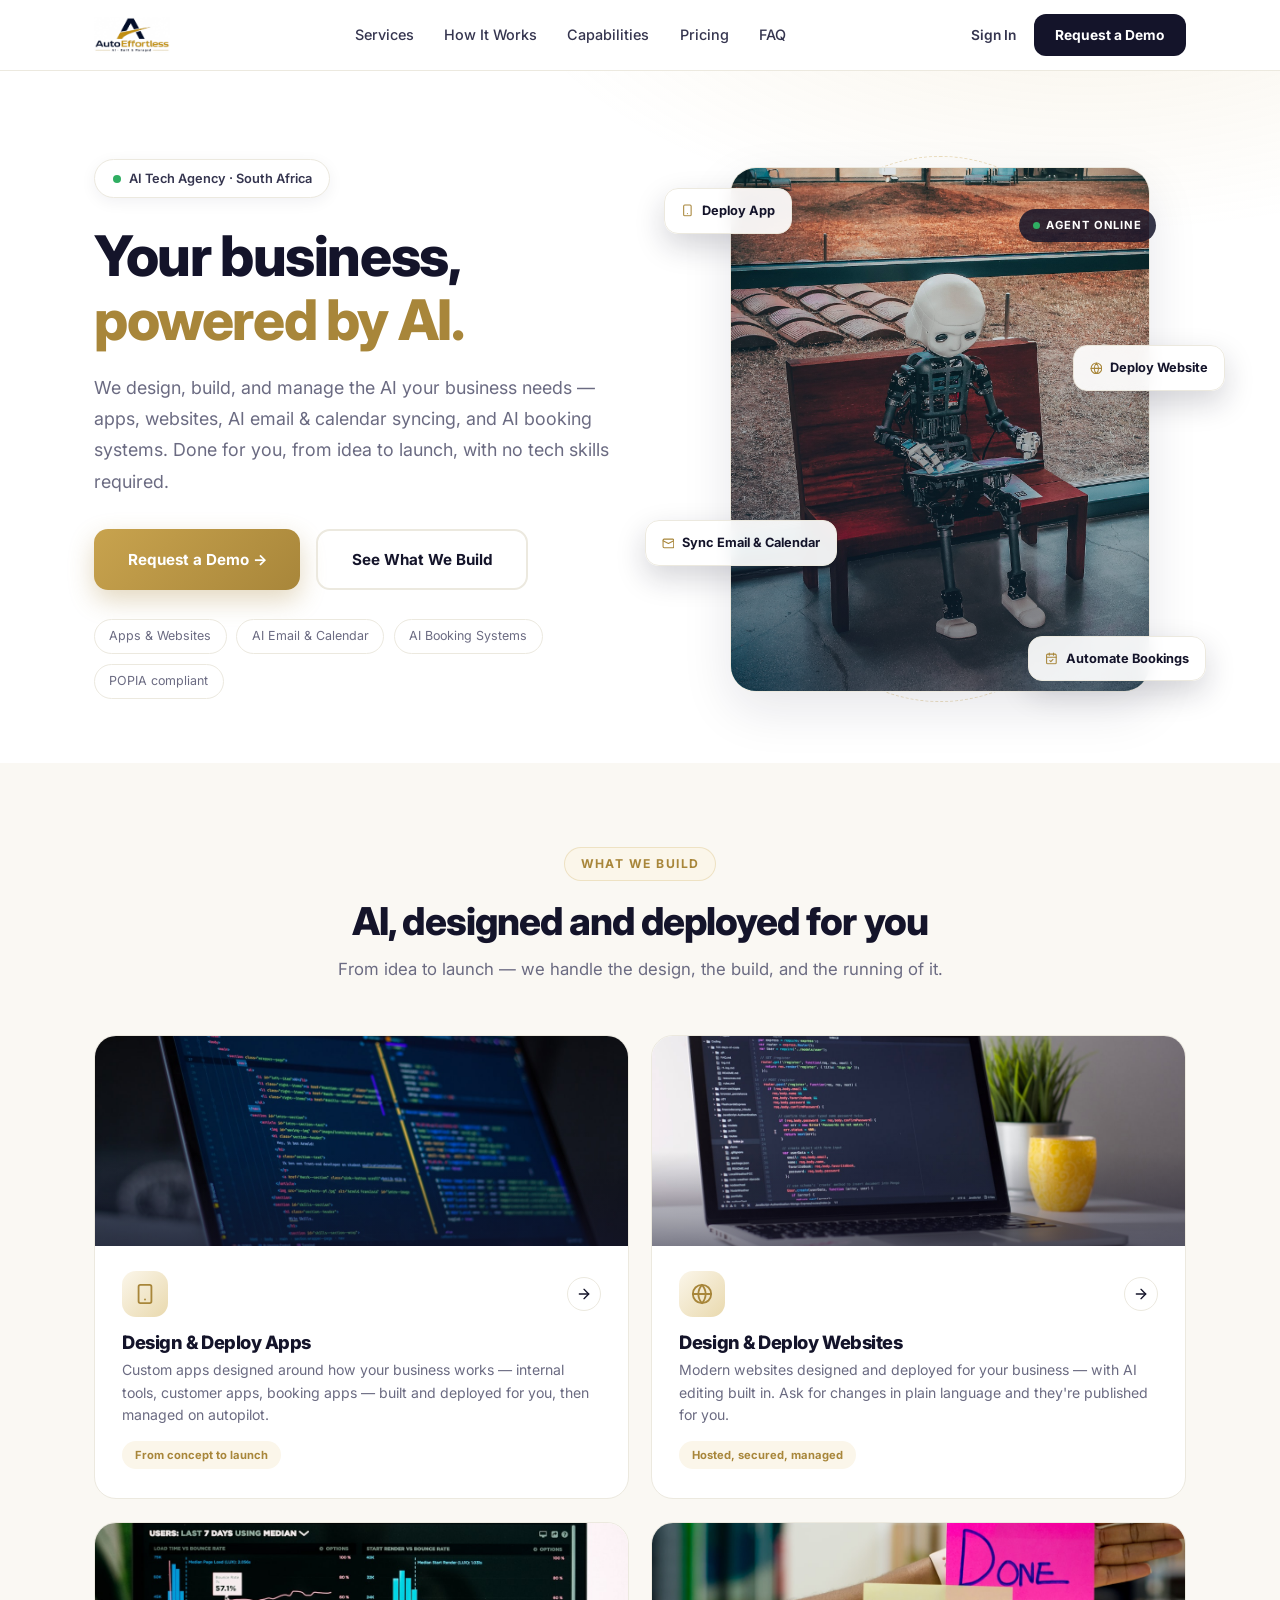
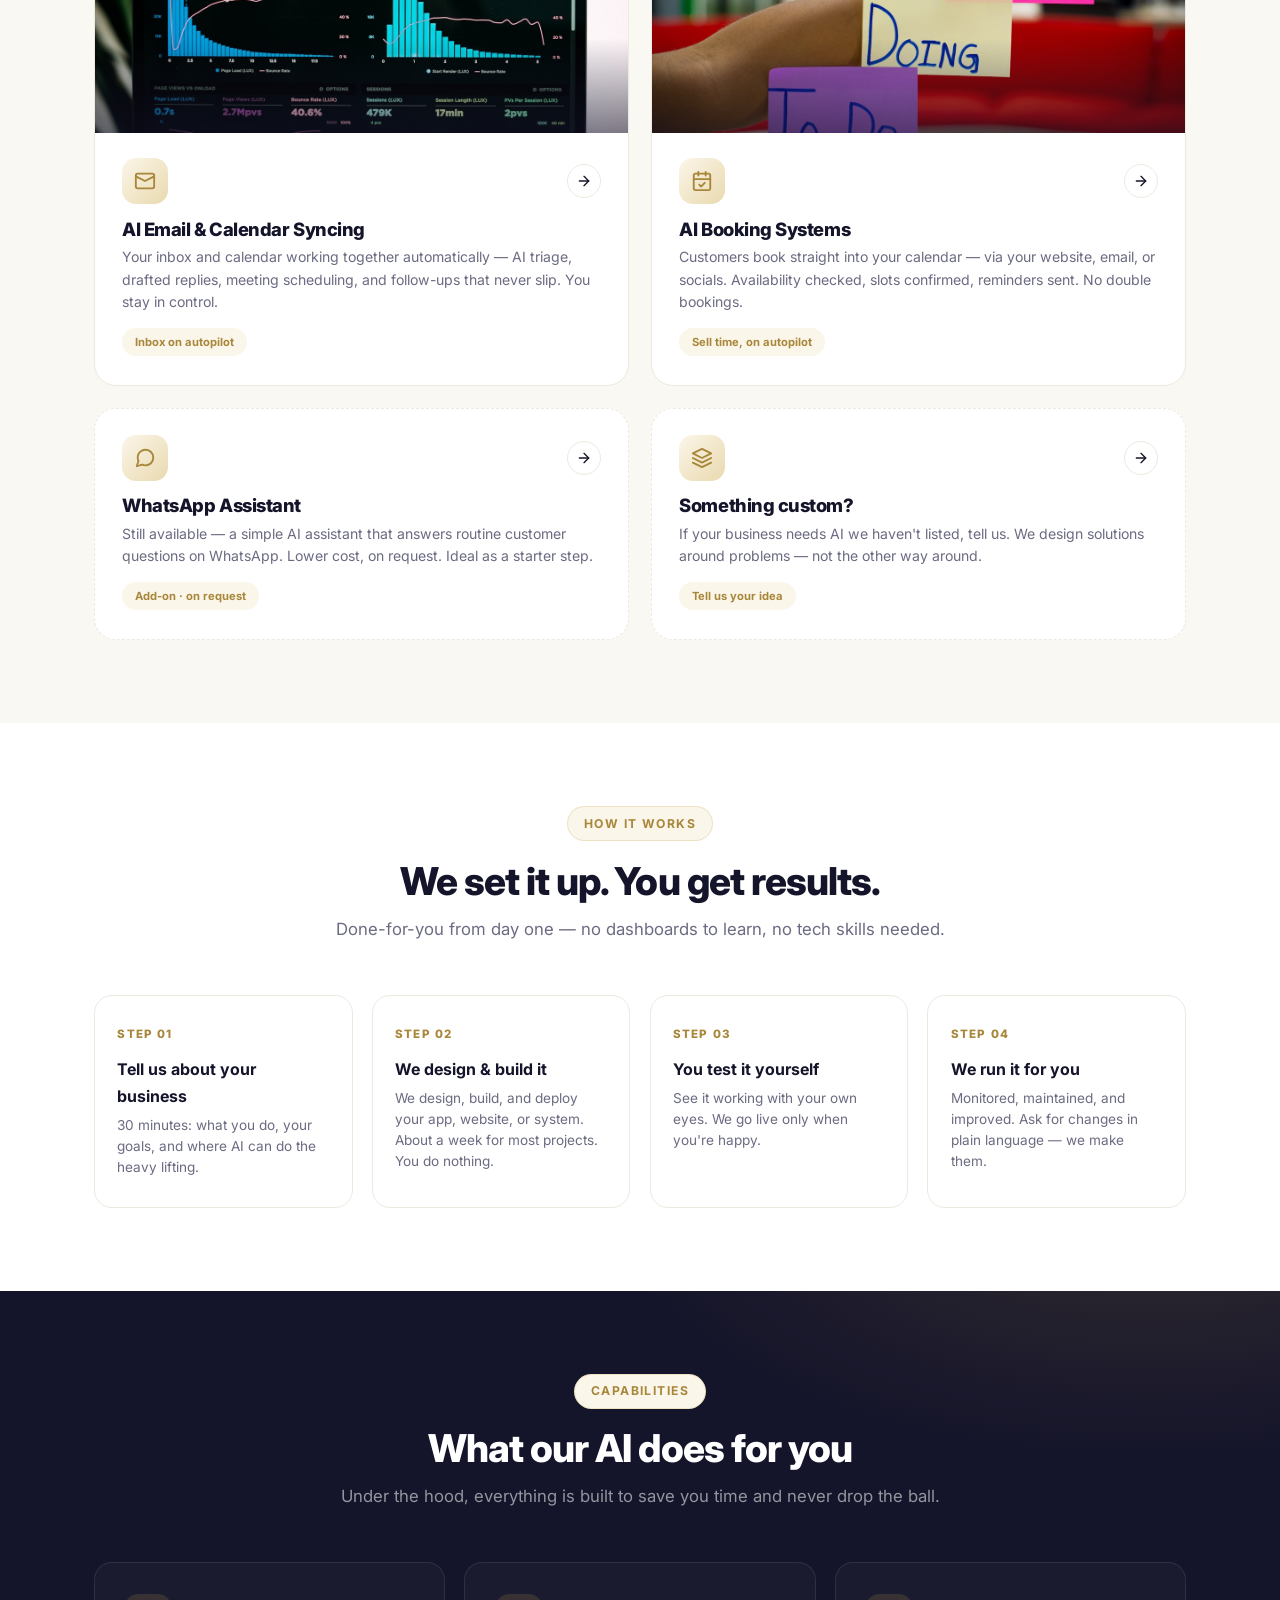
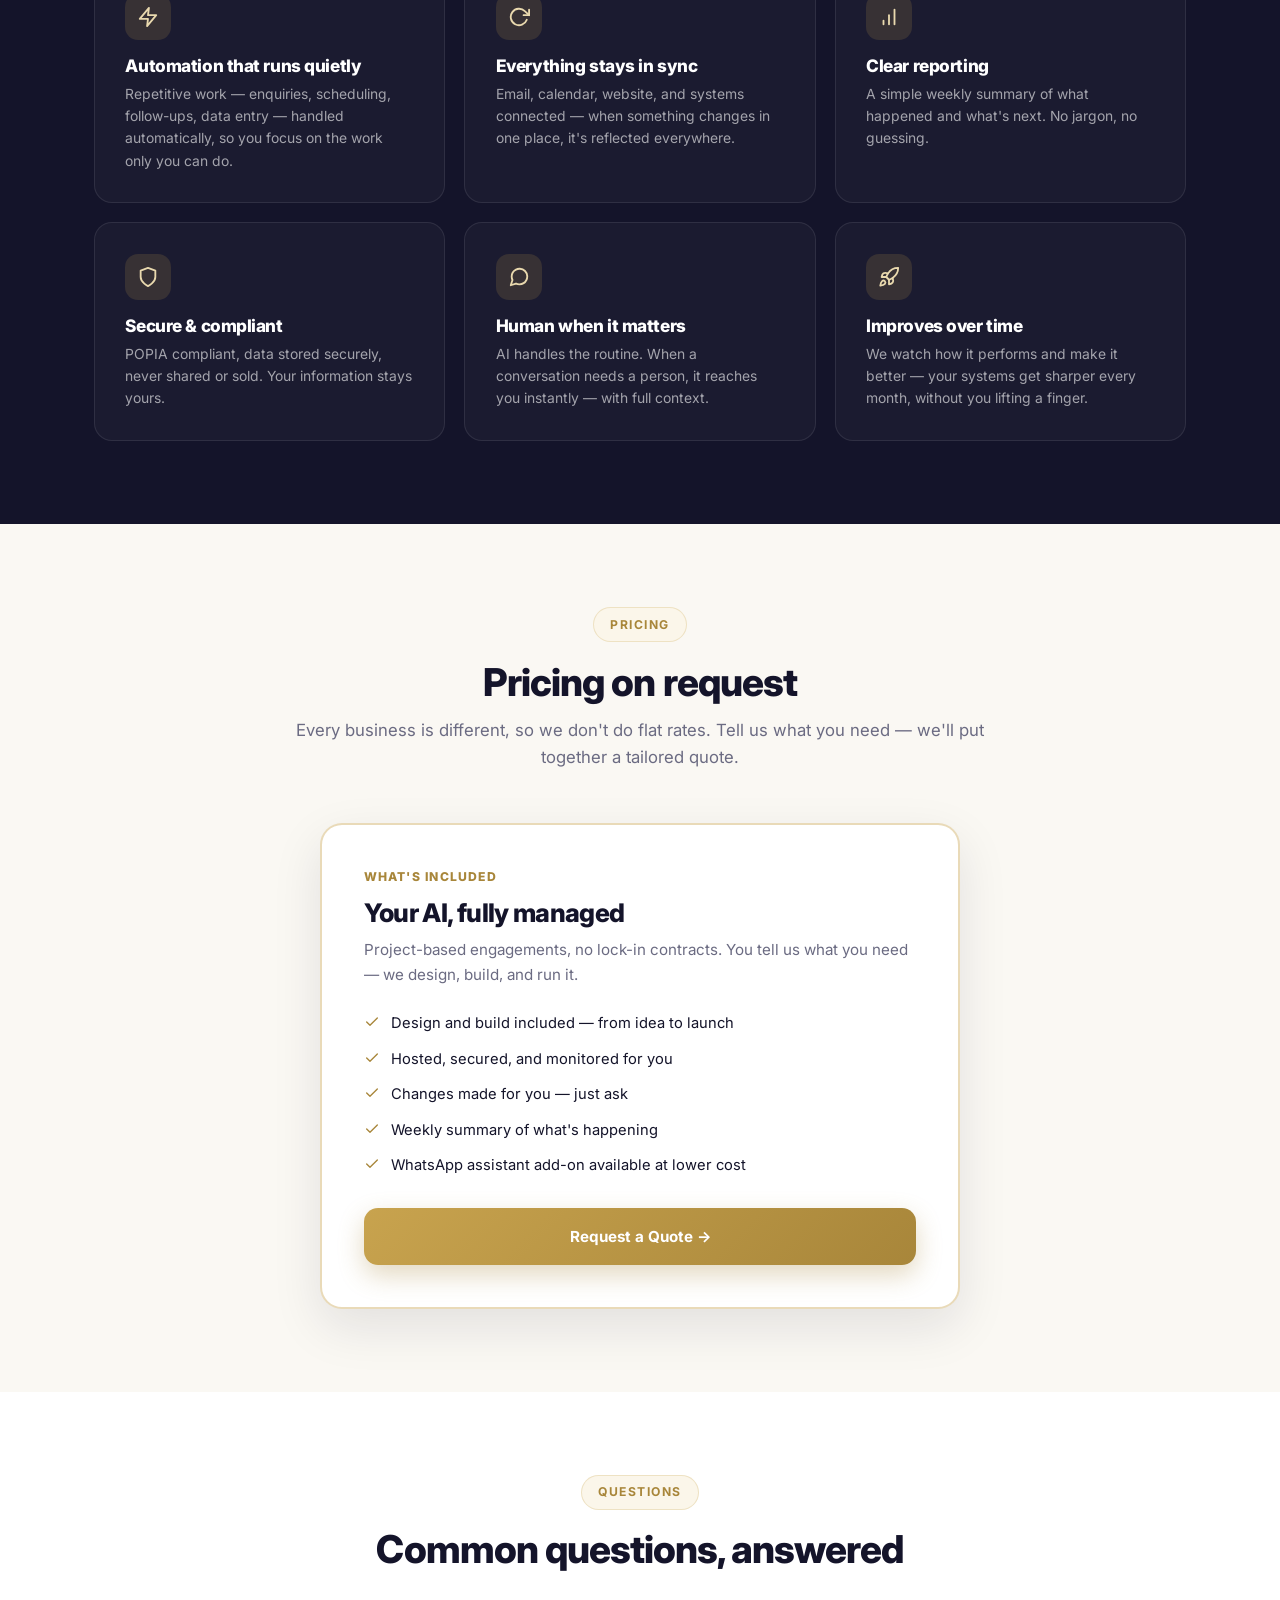
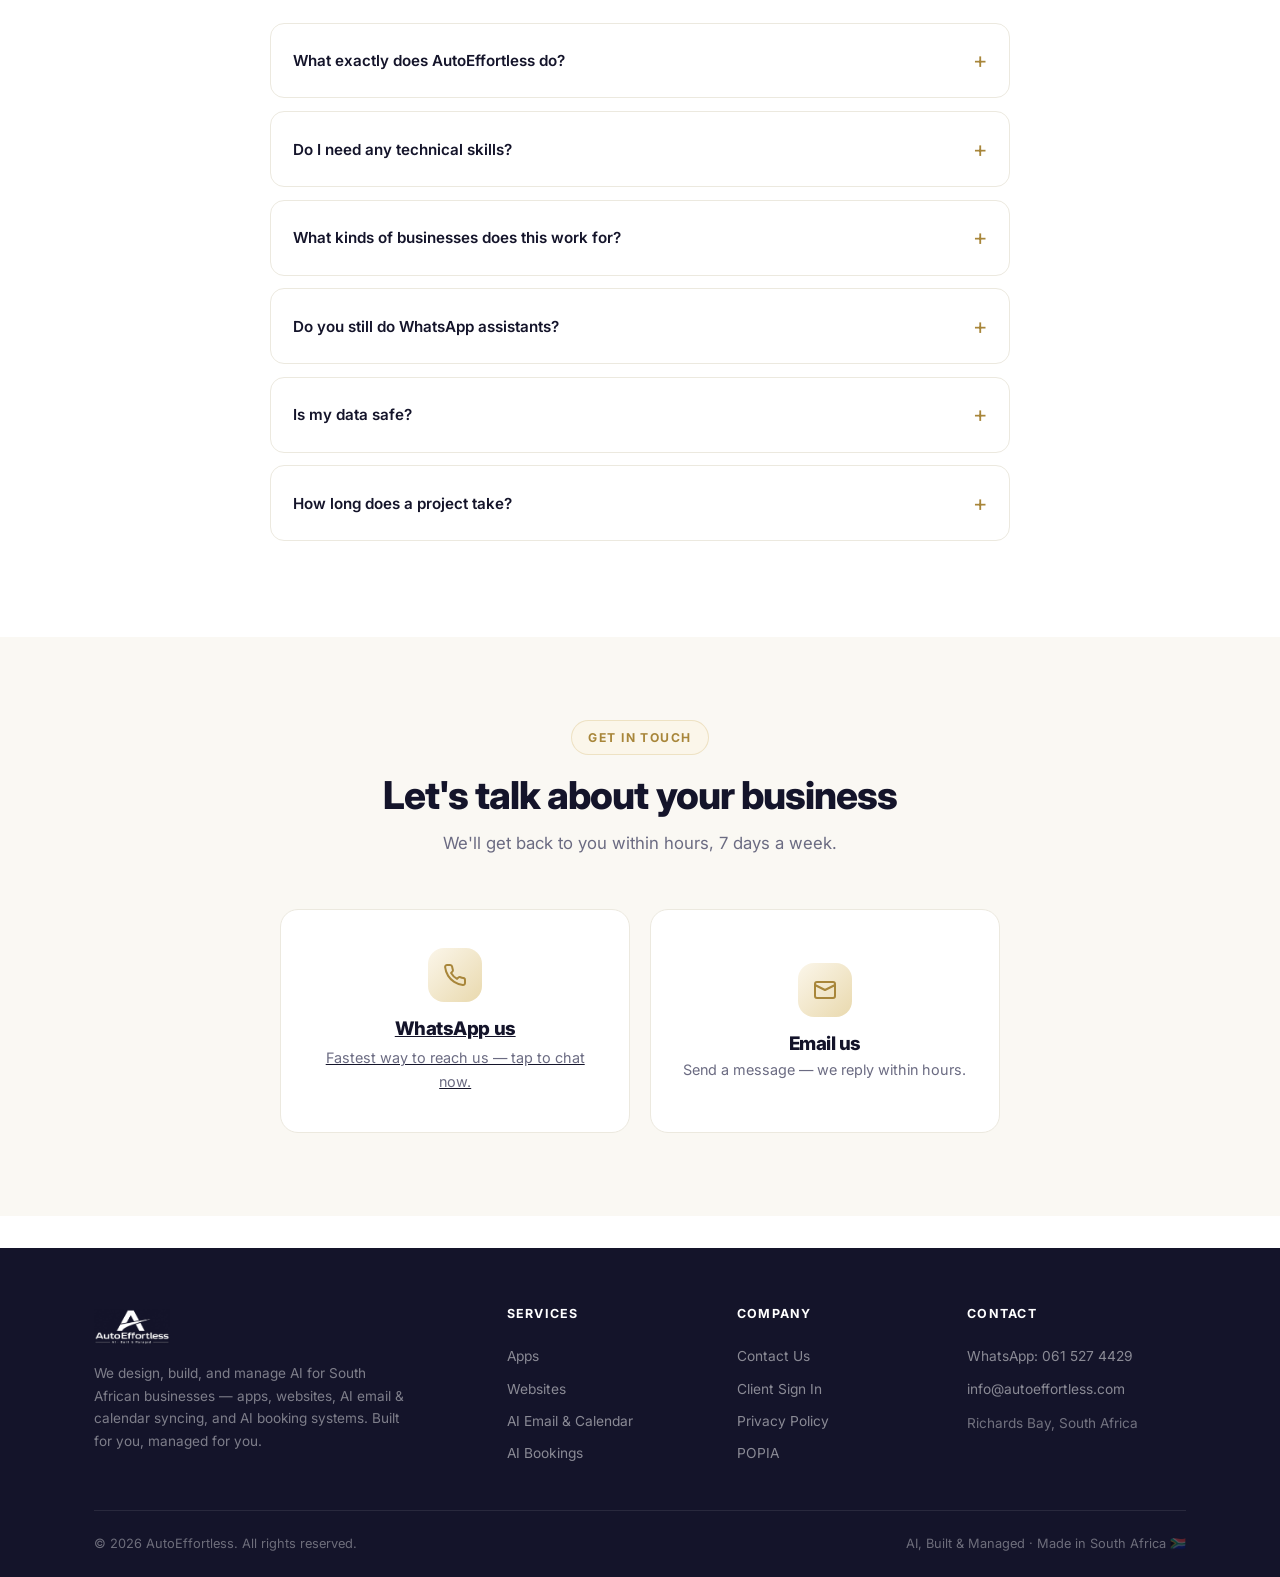
==== index.html @ 49d48c0d "Contact form: modal with service dropdown, country code, email+phone; posts to /api/contact (ref cod" ====
<!DOCTYPE html>
<html lang="en">
<head>
    <meta charset="UTF-8" />
    <meta name="viewport" content="width=device-width, initial-scale=1.0" />
    <title>AutoEffortless — AI, Built &amp; Managed For Your Business</title>
    <meta name="description" content="AutoEffortless designs and deploys AI for South African businesses — apps, websites, AI email & calendar syncing, and AI booking systems. Built for you, managed for you. No tech skills needed." />
    <meta property="og:title" content="AutoEffortless — AI, Built &amp; Managed For Your Business" />
    <meta property="og:description" content="We design and deploy AI for your business — apps, websites, AI email & calendar syncing, and AI booking systems. Built for you, managed for you." />
    <meta property="og:type" content="website" />
    <meta property="og:url" content="https://autoeffortless.com/" />
    <meta property="og:image" content="https://autoeffortless.com/og-image.png" />
    <meta name="twitter:card" content="summary_large_image" />
    <link rel="icon" type="image/png" href="/favicon.png" />
    <link rel="preconnect" href="https://fonts.googleapis.com" />
    <link rel="preconnect" href="https://fonts.gstatic.com" crossorigin />
    <link href="https://fonts.googleapis.com/css2?family=Inter:wght@400;500;600;700;800;900&display=swap" rel="stylesheet" />
    <script>
        (function () {
            function send(extra) {
                try {
                    var payload = Object.assign({
                        clientId: 9,
                        path: location.pathname + location.search,
                        title: document.title,
                        referrer: document.referrer || '',
                        ua: navigator.userAgent,
                        screen: screen.width + 'x' + screen.height,
                        section: 'main'
                    }, extra || {});
                    if (/HeadlessChrome|TingalingSiteMonitor/i.test(payload.ua)) return;
                    if (navigator.webdriver) return;
                    if (navigator.sendBeacon) {
                        navigator.sendBeacon('https://app.autoeffortless.com/api/site-track', JSON.stringify(payload));
                    } else {
                        fetch('https://app.autoeffortless.com/api/site-track', { method: 'POST', body: JSON.stringify(payload), keepalive: true });
                    }
                } catch (e) {}
            }
            window.AETrack = function (label, title) { send({ event: true, label: label, title: title || document.title }); };
            if (document.readyState === 'complete') send({});
            else window.addEventListener('load', function () { send({}); });
        })();
    </script>
    <style>
        :root {
            --ink: #14142a;
            --ink-2: #35354f;
            --gold: #c8a34e;
            --gold-deep: #a8863a;
            --gold-light: #e9d9ae;
            --gold-soft: #fbf6ea;
            --cream: #faf8f3;
            --white: #ffffff;
            --muted: #6b6b82;
            --line: #ece9df;
            --green: #2fae62;
            --radius: 18px;
            --shadow: 0 18px 50px rgba(23, 23, 46, 0.10);
            --font: 'Inter', -apple-system, BlinkMacSystemFont, 'Segoe UI', sans-serif;
        }
        *, *::before, *::after { box-sizing: border-box; margin: 0; padding: 0; }
        html { scroll-behavior: smooth; }
        body { font-family: var(--font); color: var(--ink); line-height: 1.65; background: var(--white); -webkit-font-smoothing: antialiased; }
        .container { max-width: 1140px; margin: 0 auto; padding: 0 24px; }
        h1, h2, h3 { line-height: 1.15; font-weight: 800; letter-spacing: -0.025em; }
        h1 { font-size: clamp(2.4rem, 5vw, 3.5rem); }
        h2 { font-size: clamp(1.7rem, 3.4vw, 2.4rem); }
        a { color: inherit; }
        .section { padding: 5.2rem 0; }
        .cream { background: var(--cream); }
        .eyebrow { display: inline-flex; align-items: center; gap: 0.45rem; font-size: 0.76rem; font-weight: 700; color: var(--gold-deep); text-transform: uppercase; letter-spacing: 0.12em; background: var(--gold-soft); border: 1px solid rgba(200,163,78,0.25); padding: 0.4rem 1rem; border-radius: 30px; margin-bottom: 1.1rem; }
        .section-head { max-width: 700px; margin: 0 auto 3.2rem; text-align: center; }
        .section-head p { color: var(--muted); font-size: 1.05rem; margin-top: 0.8rem; }
        .btn { display: inline-flex; align-items: center; justify-content: center; gap: 0.5rem; padding: 1rem 2.1rem; border-radius: 14px; font-weight: 700; font-size: 0.95rem; text-decoration: none; cursor: pointer; border: none; font-family: inherit; transition: transform 0.18s, box-shadow 0.18s, background 0.18s; }
        .btn-gold { background: linear-gradient(135deg, var(--gold), var(--gold-deep)); color: #fff; box-shadow: 0 10px 26px rgba(168, 134, 58, 0.32); }
        .btn-gold:hover { transform: translateY(-2px); box-shadow: 0 14px 34px rgba(168, 134, 58, 0.42); }
        .btn-dark { background: var(--ink); color: #fff; }
        .btn-dark:hover { transform: translateY(-2px); box-shadow: 0 14px 30px rgba(23, 23, 46, 0.25); }
        .btn-ghost { background: transparent; color: var(--ink); border: 2px solid var(--line); }
        .btn-ghost:hover { border-color: var(--gold); color: var(--gold-deep); transform: translateY(-2px); }
        .ic { width: 1em; height: 1em; fill: none; stroke: currentColor; stroke-width: 2; stroke-linecap: round; stroke-linejoin: round; flex-shrink: 0; }

        /* Nav */
        nav { position: sticky; top: 0; z-index: 100; background: rgba(255,255,255,0.85); backdrop-filter: blur(14px); border-bottom: 1px solid var(--line); }
        nav .container { display: flex; align-items: center; justify-content: space-between; height: 70px; }
        nav .logo { font-weight: 900; font-size: 1.25rem; color: var(--ink); text-decoration: none; }
        nav .logo span { color: var(--gold-deep); }
        .logo img { display: block; height: 36px; width: auto; }
        nav .links { display: flex; align-items: center; gap: 1.9rem; }
        nav .links a { color: var(--ink-2); text-decoration: none; font-size: 0.9rem; font-weight: 500; transition: color 0.2s; }
        nav .links a:hover { color: var(--gold-deep); }
        nav .cta { display: flex; align-items: center; gap: 1.1rem; }
        nav .btn-nav { background: var(--ink); color: #fff; padding: 0.6rem 1.35rem; border-radius: 12px; font-weight: 700; font-size: 0.86rem; text-decoration: none; transition: transform 0.15s, background 0.15s; }
        nav .btn-nav:hover { background: var(--gold-deep); transform: translateY(-1px); }
        @media (max-width: 900px) { nav .links { display: none; } }

        /* Hero */
        .hero { padding: 5.5rem 0 4rem; position: relative; overflow: hidden; background: radial-gradient(1000px 500px at 85% -20%, rgba(200,163,78,0.14), transparent 60%), var(--white); }
        .hero .grid { display: grid; grid-template-columns: 1.05fr 0.95fr; gap: 3.5rem; align-items: center; }
        .hero .badge { display: inline-flex; align-items: center; gap: 0.5rem; background: var(--white); border: 1px solid var(--line); box-shadow: 0 4px 16px rgba(23,23,46,0.06); padding: 0.5rem 1.1rem; border-radius: 30px; font-size: 0.8rem; font-weight: 600; color: var(--ink-2); margin-bottom: 1.6rem; }
        .hero .badge .pulse { width: 8px; height: 8px; border-radius: 50%; background: var(--green); animation: pulse 2s infinite; }
        @keyframes pulse { 0%,100% { box-shadow: 0 0 0 0 rgba(47,174,98,0.4); } 50% { box-shadow: 0 0 0 6px rgba(47,174,98,0); } }
        .hero h1 { margin-bottom: 1.2rem; }
        .hero h1 .accent { color: var(--gold-deep); }
        .hero .lead { max-width: 560px; color: var(--muted); font-size: 1.12rem; line-height: 1.75; margin-bottom: 2rem; }
        .hero .buttons { display: flex; gap: 1rem; flex-wrap: wrap; margin-bottom: 1.8rem; }
        .hero .chips { display: flex; gap: 0.6rem; flex-wrap: wrap; }
        .hero .chips span { font-size: 0.78rem; color: var(--muted); background: var(--white); border: 1px solid var(--line); padding: 0.4rem 0.9rem; border-radius: 20px; }

        /* Agent visual */
        .agent { position: relative; display: flex; justify-content: center; }
        .agent .ring { position: absolute; inset: 6% -4%; border-radius: 50%; background: conic-gradient(from 0deg, transparent 0 40%, rgba(200,163,78,0.25) 50%, transparent 60% 100%); -webkit-mask: radial-gradient(farthest-side, transparent calc(100% - 3px), #000 calc(100% - 2px)); mask: radial-gradient(farthest-side, transparent calc(100% - 3px), #000 calc(100% - 2px)); animation: spin 14s linear infinite; }
        @keyframes spin { to { transform: rotate(360deg); } }
        .agent .ring2 { position: absolute; inset: -2% 8%; border-radius: 50%; border: 1px dashed rgba(200,163,78,0.35); animation: spin 26s linear infinite reverse; }
        .agent .photo { position: relative; width: min(420px, 100%); aspect-ratio: 4/5; border-radius: 26px; overflow: hidden; box-shadow: var(--shadow); border: 1px solid var(--line); }
        .agent .photo img { width: 100%; height: 100%; object-fit: cover; }
        .agent .photo::after { content: ''; position: absolute; inset: 0; background: linear-gradient(200deg, rgba(20,20,42,0.05) 20%, rgba(20,20,42,0.55) 100%); }
        .agent .pill { position: absolute; display: flex; align-items: center; gap: 0.5rem; background: rgba(255,255,255,0.92); backdrop-filter: blur(8px); border: 1px solid var(--line); border-radius: 14px; padding: 0.7rem 1rem; font-size: 0.8rem; font-weight: 700; color: var(--ink); box-shadow: 0 12px 30px rgba(23,23,46,0.18); animation: floaty 5s ease-in-out infinite; }
        .agent .pill .ic { color: var(--gold-deep); }
        .agent .p1 { top: 4%; left: -6%; animation-delay: 0s; }
        .agent .p2 { top: 34%; right: -8%; animation-delay: 1.2s; }
        .agent .p3 { bottom: 24%; left: -10%; animation-delay: 2.1s; }
        .agent .p4 { bottom: 2%; right: -4%; animation-delay: 0.6s; }
        @keyframes floaty { 0%,100% { transform: translateY(0); } 50% { transform: translateY(-9px); } }
        .agent .online { position: absolute; top: 8%; right: 6%; display: flex; align-items: center; gap: 0.4rem; background: rgba(20,20,42,0.85); color: #fff; font-size: 0.7rem; font-weight: 700; letter-spacing: 0.08em; padding: 0.45rem 0.9rem; border-radius: 30px; z-index: 2; }
        .agent .online .dot { width: 7px; height: 7px; border-radius: 50%; background: var(--green); animation: pulse 2s infinite; }
        @media (max-width: 980px) { .hero .grid { grid-template-columns: 1fr; } .agent { margin-top: 2.5rem; } .agent .p1 { left: 0; } .agent .p2 { right: 0; } .agent .p3 { left: 0; } .agent .p4 { right: 0; } }

        /* Services */
        .svc-grid { display: grid; grid-template-columns: 1fr 1fr; gap: 1.4rem; }
        .svc { background: var(--white); border: 1px solid var(--line); border-radius: 22px; overflow: hidden; transition: transform 0.25s, box-shadow 0.25s, border-color 0.25s; }
        .svc:hover { transform: translateY(-5px); box-shadow: var(--shadow); border-color: rgba(200,163,78,0.5); }
        .svc .imgwrap { position: relative; height: 210px; overflow: hidden; }
        .svc .imgwrap img { width: 100%; height: 100%; object-fit: cover; transition: transform 0.5s ease; }
        .svc:hover .imgwrap img { transform: scale(1.05); }
        .svc .imgwrap::after { content: ''; position: absolute; inset: 0; background: linear-gradient(180deg, transparent 55%, rgba(20,20,42,0.55)); }
        .svc .body { padding: 1.6rem 1.7rem 1.8rem; }
        .svc .body .icrow { display: flex; align-items: center; justify-content: space-between; margin-bottom: 0.9rem; }
        .svc .body .iconbox { width: 46px; height: 46px; border-radius: 14px; background: linear-gradient(135deg, var(--gold-soft), var(--gold-light)); display: flex; align-items: center; justify-content: center; color: var(--gold-deep); }
        .svc .body .iconbox .ic { width: 22px; height: 22px; }
        .svc .body .arrow { width: 34px; height: 34px; border-radius: 50%; border: 1.5px solid var(--line); display: flex; align-items: center; justify-content: center; color: var(--ink); transition: all 0.2s; }
        .svc:hover .body .arrow { background: var(--ink); color: #fff; border-color: var(--ink); }
        .svc .body h3 { font-size: 1.15rem; margin-bottom: 0.4rem; }
        .svc .body p { font-size: 0.88rem; color: var(--muted); line-height: 1.6; }
        .svc .body .tag { display: inline-block; margin-top: 0.9rem; font-size: 0.7rem; font-weight: 700; color: var(--gold-deep); background: var(--gold-soft); padding: 0.3rem 0.8rem; border-radius: 20px; }
        .svc.addon { border-style: dashed; }
        @media (max-width: 900px) { .svc-grid { grid-template-columns: 1fr; } }

        /* Steps */
        .steps { display: grid; grid-template-columns: repeat(4, 1fr); gap: 1.2rem; }
        .step { background: var(--white); border: 1px solid var(--line); border-radius: var(--radius); padding: 1.8rem 1.4rem; transition: transform 0.2s, box-shadow 0.2s; }
        .step:hover { transform: translateY(-4px); box-shadow: var(--shadow); }
        .step .n { font-size: 0.72rem; font-weight: 800; color: var(--gold-deep); letter-spacing: 0.1em; margin-bottom: 0.8rem; }
        .step h4 { font-size: 1rem; margin-bottom: 0.35rem; }
        .step p { font-size: 0.85rem; color: var(--muted); line-height: 1.55; }
        @media (max-width: 900px) { .steps { grid-template-columns: 1fr; } }

        /* Features (dark band) */
        .feat { background: radial-gradient(900px 420px at 90% -10%, rgba(200,163,78,0.16), transparent 60%), var(--ink); color: #fff; }
        .feat .grid { display: grid; grid-template-columns: repeat(3, 1fr); gap: 1.2rem; }
        .feat .fcard { border: 1px solid rgba(255,255,255,0.09); border-radius: var(--radius); padding: 1.9rem; background: rgba(255,255,255,0.03); transition: transform 0.2s, border-color 0.2s; }
        .feat .fcard:hover { transform: translateY(-4px); border-color: rgba(200,163,78,0.5); }
        .feat .fcard .iconbox { width: 46px; height: 46px; border-radius: 13px; background: rgba(200,163,78,0.16); color: var(--gold-light); display: flex; align-items: center; justify-content: center; margin-bottom: 1rem; }
        .feat .fcard .iconbox .ic { width: 22px; height: 22px; }
        .feat .fcard h3 { font-size: 1.08rem; margin-bottom: 0.45rem; }
        .feat .fcard p { font-size: 0.87rem; color: rgba(255,255,255,0.6); line-height: 1.6; }
        @media (max-width: 900px) { .feat .grid { grid-template-columns: 1fr; } }

        /* Integrations */
        .pills { display: flex; flex-wrap: wrap; justify-content: center; gap: 0.8rem; }
        .pill { display: inline-flex; align-items: center; gap: 0.5rem; background: var(--white); border: 1px solid var(--line); border-radius: 30px; padding: 0.75rem 1.3rem; font-size: 0.88rem; font-weight: 600; box-shadow: 0 3px 12px rgba(23,23,46,0.05); transition: transform 0.2s, border-color 0.2s; }
        .pill:hover { transform: translateY(-2px); border-color: rgba(200,163,78,0.6); }
        .pill .dot { width: 8px; height: 8px; border-radius: 50%; background: var(--gold); }

        /* Pricing */
        .pricing-wrap { max-width: 640px; margin: 0 auto; }
        .pricing-card { background: var(--white); border: 2px solid rgba(200,163,78,0.4); border-radius: 22px; padding: 2.6rem; box-shadow: var(--shadow); }
        .pricing-card .k { font-size: 0.76rem; font-weight: 800; text-transform: uppercase; letter-spacing: 0.1em; color: var(--gold-deep); margin-bottom: 0.7rem; }
        .pricing-card h3 { font-size: 1.6rem; margin-bottom: 0.6rem; }
        .pricing-card .d { color: var(--muted); font-size: 0.95rem; margin-bottom: 1.5rem; }
        .pricing-card ul { list-style: none; display: grid; gap: 0.7rem; margin-bottom: 1.9rem; }
        .pricing-card ul li { font-size: 0.92rem; display: flex; gap: 0.7rem; align-items: flex-start; }
        .pricing-card ul li .ic { color: var(--gold-deep); margin-top: 0.2em; }
        .pricing-card .btn { width: 100%; }

        /* FAQ */
        .faq-list { max-width: 740px; margin: 0 auto; }
        .faq-item { border: 1px solid var(--line); border-radius: 14px; margin-bottom: 0.8rem; overflow: hidden; background: var(--white); }
        .faq-item[open] { border-color: rgba(200,163,78,0.5); }
        .faq-item summary { padding: 1.15rem 1.4rem; font-weight: 600; font-size: 0.95rem; cursor: pointer; display: flex; justify-content: space-between; align-items: center; gap: 1rem; list-style: none; }
        .faq-item summary::-webkit-details-marker { display: none; }
        .faq-item summary::after { content: '+'; font-size: 1.4rem; color: var(--gold-deep); font-weight: 400; transition: transform 0.2s; }
        .faq-item[open] summary::after { transform: rotate(45deg); }
        .faq-item .answer { padding: 0 1.4rem 1.3rem; font-size: 0.92rem; color: var(--muted); line-height: 1.7; }

        /* Contact */
        .card { background: var(--white); border: 1px solid var(--line); border-radius: var(--radius); transition: transform 0.2s, box-shadow 0.2s, border-color 0.2s; }
        .card:hover { transform: translateY(-4px); box-shadow: var(--shadow); border-color: rgba(200,163,78,0.5); }
        .contact-grid { display: grid; grid-template-columns: 1fr 1fr; gap: 1.2rem; max-width: 720px; margin: 0 auto; }
        .contact-card { text-align: center; padding: 2.4rem 2rem; }
        button.contact-card { width: 100%; font-family: inherit; font-size: inherit; color: inherit; cursor: pointer; }
        .contact-card .iconbox { width: 54px; height: 54px; margin: 0 auto 1rem; border-radius: 16px; background: linear-gradient(135deg, var(--gold-soft), var(--gold-light)); display: flex; align-items: center; justify-content: center; color: var(--gold-deep); }
        .contact-card .iconbox .ic { width: 24px; height: 24px; }
        .contact-card p { font-size: 0.9rem; color: var(--muted); margin-top: 0.4rem; }

        /* Contact modal */
        .modal-overlay { position: fixed; inset: 0; background: rgba(20,20,42,0.6); backdrop-filter: blur(6px); z-index: 200; display: none; align-items: center; justify-content: center; padding: 20px; }
        .modal-overlay.open { display: flex; }
        .modal { background: var(--white); border-radius: 22px; max-width: 540px; width: 100%; max-height: 92vh; overflow-y: auto; padding: 2.2rem 2.2rem 2rem; box-shadow: 0 30px 80px rgba(20,20,42,0.35); position: relative; }
        .modal .mhead { display: flex; justify-content: space-between; align-items: flex-start; margin-bottom: 1.4rem; }
        .modal .mhead h3 { font-size: 1.45rem; }
        .modal .mhead p { font-size: 0.85rem; color: var(--muted); margin-top: 0.3rem; }
        .modal .close { background: none; border: none; font-size: 1.6rem; line-height: 1; color: var(--muted); cursor: pointer; padding: 4px 8px; }
        .modal .close:hover { color: var(--ink); }
        .field { margin-bottom: 1.1rem; }
        .field label { display: block; font-size: 0.82rem; font-weight: 700; color: var(--ink); margin-bottom: 0.4rem; }
        .field input, .field select, .field textarea { width: 100%; padding: 0.8rem 1rem; border: 1.5px solid var(--line); border-radius: 12px; font-size: 0.95rem; font-family: inherit; color: var(--ink); background: var(--white); transition: border-color 0.2s; }
        .field input:focus, .field select:focus, .field textarea:focus { outline: none; border-color: var(--gold); }
        .cc-row { display: flex; gap: 0.6rem; }
        .cc-row select { flex: 0 0 118px; }
        .modal .btn { width: 100%; }
        .form-msg { display: none; margin-top: 1rem; font-size: 0.88rem; font-weight: 600; }
        .form-msg.ok { color: var(--green); }
        .form-msg.err { color: var(--red); }
        .form-success { display: none; text-align: center; padding: 1.4rem 0 0.6rem; }
        .form-success .big { font-size: 2.4rem; margin-bottom: 0.8rem; }
        .form-success h4 { font-size: 1.3rem; margin-bottom: 0.5rem; }
        .form-success p { font-size: 0.92rem; color: var(--muted); margin-bottom: 0.3rem; }
        .form-success .ref { display: inline-block; font-family: 'Courier New', monospace; font-weight: 800; color: var(--gold-deep); background: var(--gold-soft); border-radius: 10px; padding: 0.4rem 1rem; margin: 0.6rem 0 0.9rem; font-size: 1rem; letter-spacing: 0.04em; }

        /* Footer */
        footer { background: var(--ink); color: rgba(255,255,255,0.65); padding: 3.5rem 0 0; margin-top: 2rem; }
        footer .grid { display: grid; grid-template-columns: 2fr 1fr 1fr 1.2fr; gap: 3rem; padding-bottom: 2.5rem; }
        footer .brand .logo { font-size: 1.25rem; font-weight: 900; color: #fff; text-decoration: none; }
        footer .brand .logo span { color: var(--gold); }
        footer .brand p { font-size: 0.85rem; color: rgba(255,255,255,0.45); margin-top: 0.8rem; max-width: 320px; line-height: 1.65; }
        footer h5 { font-size: 0.78rem; font-weight: 700; text-transform: uppercase; letter-spacing: 0.1em; color: #fff; margin-bottom: 1rem; }
        footer a { display: block; font-size: 0.86rem; color: rgba(255,255,255,0.5); text-decoration: none; padding: 0.3rem 0; transition: color 0.2s; }
        footer a:hover { color: var(--gold-light); }
        footer .bottom { border-top: 1px solid rgba(255,255,255,0.09); padding: 1.4rem 0; display: flex; justify-content: space-between; font-size: 0.8rem; color: rgba(255,255,255,0.38); flex-wrap: wrap; gap: 0.5rem; }

        .reveal { opacity: 0; transform: translateY(26px); transition: opacity 0.6s ease, transform 0.6s ease; }
        .reveal.visible { opacity: 1; transform: translateY(0); }
    </style>
</head>
<body>

    <svg xmlns="http://www.w3.org/2000/svg" style="display:none">
        <symbol id="i-smartphone" viewBox="0 0 24 24"><rect x="5" y="2" width="14" height="20" rx="2"/><line x1="12" y1="18" x2="12.01" y2="18"/></symbol>
        <symbol id="i-globe" viewBox="0 0 24 24"><circle cx="12" cy="12" r="10"/><line x1="2" y1="12" x2="22" y2="12"/><path d="M12 2a15.3 15.3 0 0 1 4 10 15.3 15.3 0 0 1-4 10 15.3 15.3 0 0 1-4-10 15.3 15.3 0 0 1 4-10z"/></symbol>
        <symbol id="i-mail" viewBox="0 0 24 24"><rect x="2" y="4" width="20" height="16" rx="2"/><path d="m22 7-10 5L2 7"/></symbol>
        <symbol id="i-calendar" viewBox="0 0 24 24"><rect x="3" y="4" width="18" height="18" rx="2"/><line x1="16" y1="2" x2="16" y2="6"/><line x1="8" y1="2" x2="8" y2="6"/><line x1="3" y1="10" x2="21" y2="10"/></symbol>
        <symbol id="i-calendar-check" viewBox="0 0 24 24"><rect x="3" y="4" width="18" height="18" rx="2"/><line x1="16" y1="2" x2="16" y2="6"/><line x1="8" y1="2" x2="8" y2="6"/><line x1="3" y1="10" x2="21" y2="10"/><path d="m9 16 2 2 4-4"/></symbol>
        <symbol id="i-message" viewBox="0 0 24 24"><path d="M21 11.5a8.38 8.38 0 0 1-.9 3.8 8.5 8.5 0 0 1-7.6 4.7 8.38 8.38 0 0 1-3.8-.9L3 21l1.9-5.7a8.38 8.38 0 0 1-.9-3.8 8.5 8.5 0 0 1 4.7-7.6 8.38 8.38 0 0 1 3.8-.9h.5a8.48 8.48 0 0 1 8 8v.5z"/></symbol>
        <symbol id="i-chart" viewBox="0 0 24 24"><line x1="12" y1="20" x2="12" y2="10"/><line x1="18" y1="20" x2="18" y2="4"/><line x1="6" y1="20" x2="6" y2="16"/></symbol>
        <symbol id="i-refresh" viewBox="0 0 24 24"><polyline points="23 4 23 10 17 10"/><path d="M20.49 15a9 9 0 1 1-2.12-9.36L23 10"/></symbol>
        <symbol id="i-shield" viewBox="0 0 24 24"><path d="M12 22s8-4 8-10V5l-8-3-8 3v7c0 6 8 10 8 10z"/></symbol>
        <symbol id="i-check" viewBox="0 0 24 24"><polyline points="20 6 9 17 4 12"/></symbol>
        <symbol id="i-phone" viewBox="0 0 24 24"><path d="M22 16.92v3a2 2 0 0 1-2.18 2 19.79 19.79 0 0 1-8.63-3.07 19.5 19.5 0 0 1-6-6 19.79 19.79 0 0 1-3.07-8.67A2 2 0 0 1 4.11 2h3a2 2 0 0 1 2 1.72 12.84 12.84 0 0 0 .7 2.81 2 2 0 0 1-.45 2.11L8.09 9.91a16 16 0 0 0 6 6l1.27-1.27a2 2 0 0 1 2.11-.45 12.84 12.84 0 0 0 2.81.7A2 2 0 0 1 22 16.92z"/></symbol>
        <symbol id="i-arrow" viewBox="0 0 24 24"><line x1="5" y1="12" x2="19" y2="12"/><polyline points="12 5 19 12 12 19"/></symbol>
        <symbol id="i-zap" viewBox="0 0 24 24"><polygon points="13 2 3 14 12 14 11 22 21 10 12 10 13 2"/></symbol>
        <symbol id="i-bot" viewBox="0 0 24 24"><rect x="4" y="8" width="16" height="12" rx="2"/><circle cx="12" cy="14" r="3"/><line x1="8" y1="4" x2="8" y2="8"/><line x1="16" y1="4" x2="16" y2="8"/></symbol>
        <symbol id="i-code" viewBox="0 0 24 24"><polyline points="16 18 22 12 16 6"/><polyline points="8 6 2 12 8 18"/></symbol>
        <symbol id="i-rocket" viewBox="0 0 24 24"><path d="M4.5 16.5c-1.5 1.26-2 5-2 5s3.74-.5 5-2c.71-.84.7-2.13-.09-2.91a2.18 2.18 0 0 0-2.91-.09z"/><path d="m12 15-3-3a22 22 0 0 1 2-3.95A12.88 12.88 0 0 1 22 2c0 2.72-.78 7.5-6 11a22.35 22.35 0 0 1-4 2z"/><path d="M9 12H4s.55-3.03 2-4c1.62-1.08 5 0 5 0"/><path d="M12 15v5s3.03-.55 4-2c1.08-1.62 0-5 0-5"/></symbol>
        <symbol id="i-layers" viewBox="0 0 24 24"><polygon points="12 2 2 7 12 12 22 7 12 2"/><polyline points="2 17 12 22 22 17"/><polyline points="2 12 12 17 22 12"/></symbol>
    </svg>

    <!-- Nav -->
    <nav>
        <div class="container">
            <a href="/" class="logo"><img src="/logo-main.png" alt="AutoEffortless" /></a>
            <div class="links">
                <a href="#services">Services</a>
                <a href="#how">How It Works</a>
                <a href="#features">Capabilities</a>
                <a href="#pricing">Pricing</a>
                <a href="#faq">FAQ</a>
            </div>
            <div class="cta">
                <a href="https://app.autoeffortless.com/signin" style="font-size:0.86rem;font-weight:600;color:var(--ink-2);text-decoration:none;">Sign In</a>
                <a href="#contact" class="btn-nav">Request a Demo</a>
            </div>
        </div>
    </nav>

    <!-- Hero -->
    <section class="hero">
        <div class="container">
            <div class="grid">
                <div class="reveal visible">
                    <div class="badge"><span class="pulse"></span> AI Tech Agency · South Africa</div>
                    <h1>Your business, <span class="accent">powered by AI.</span></h1>
                    <p class="lead">We design, build, and manage the AI your business needs — apps, websites, AI email &amp; calendar syncing, and AI booking systems. Done for you, from idea to launch, with no tech skills required.</p>
                    <div class="buttons">
                        <a href="#contact" class="btn btn-gold" onclick="window.AETrack && AETrack('hero-demo')">Request a Demo →</a>
                        <a href="#services" class="btn btn-ghost">See What We Build</a>
                    </div>
                    <div class="chips">
                        <span>Apps &amp; Websites</span>
                        <span>AI Email &amp; Calendar</span>
                        <span>AI Booking Systems</span>
                        <span>POPIA compliant</span>
                    </div>
                </div>
                <div class="agent reveal visible" style="transition-delay:0.15s;">
                    <div class="ring"></div>
                    <div class="ring2"></div>
                    <div class="online"><span class="dot"></span>AGENT ONLINE</div>
                    <div class="photo"><img src="/img/hero-ai.jpg" alt="AI agent" /></div>
                    <div class="pill p1"><svg class="ic"><use href="#i-smartphone"/></svg> Deploy App</div>
                    <div class="pill p2"><svg class="ic"><use href="#i-globe"/></svg> Deploy Website</div>
                    <div class="pill p3"><svg class="ic"><use href="#i-mail"/></svg> Sync Email &amp; Calendar</div>
                    <div class="pill p4"><svg class="ic"><use href="#i-calendar-check"/></svg> Automate Bookings</div>
                </div>
            </div>
        </div>
    </section>

    <!-- Services -->
    <section class="section cream" id="services">
        <div class="container">
            <div class="section-head reveal">
                <span class="eyebrow">What We Build</span>
                <h2>AI, designed and deployed for you</h2>
                <p>From idea to launch — we handle the design, the build, and the running of it.</p>
            </div>
            <div class="svc-grid">
                <div class="svc reveal">
                    <div class="imgwrap"><img src="/img/apps.jpg" alt="Design and deploy apps" loading="lazy" /></div>
                    <div class="body">
                        <div class="icrow">
                            <div class="iconbox"><svg class="ic"><use href="#i-smartphone"/></svg></div>
                            <div class="arrow"><svg class="ic" style="width:16px;height:16px;"><use href="#i-arrow"/></svg></div>
                        </div>
                        <h3>Design &amp; Deploy Apps</h3>
                        <p>Custom apps designed around how your business works — internal tools, customer apps, booking apps — built and deployed for you, then managed on autopilot.</p>
                        <span class="tag">From concept to launch</span>
                    </div>
                </div>
                <div class="svc reveal" style="transition-delay:0.08s;">
                    <div class="imgwrap"><img src="/img/websites.jpg" alt="Design and deploy websites" loading="lazy" /></div>
                    <div class="body">
                        <div class="icrow">
                            <div class="iconbox"><svg class="ic"><use href="#i-globe"/></svg></div>
                            <div class="arrow"><svg class="ic" style="width:16px;height:16px;"><use href="#i-arrow"/></svg></div>
                        </div>
                        <h3>Design &amp; Deploy Websites</h3>
                        <p>Modern websites designed and deployed for your business — with AI editing built in. Ask for changes in plain language and they're published for you.</p>
                        <span class="tag">Hosted, secured, managed</span>
                    </div>
                </div>
                <div class="svc reveal" style="transition-delay:0.16s;">
                    <div class="imgwrap"><img src="/img/email-calendar.jpg" alt="AI email and calendar syncing" loading="lazy" /></div>
                    <div class="body">
                        <div class="icrow">
                            <div class="iconbox"><svg class="ic"><use href="#i-mail"/></svg></div>
                            <div class="arrow"><svg class="ic" style="width:16px;height:16px;"><use href="#i-arrow"/></svg></div>
                        </div>
                        <h3>AI Email &amp; Calendar Syncing</h3>
                        <p>Your inbox and calendar working together automatically — AI triage, drafted replies, meeting scheduling, and follow-ups that never slip. You stay in control.</p>
                        <span class="tag">Inbox on autopilot</span>
                    </div>
                </div>
                <div class="svc reveal" style="transition-delay:0.24s;">
                    <div class="imgwrap"><img src="/img/bookings.jpg" alt="AI booking systems" loading="lazy" /></div>
                    <div class="body">
                        <div class="icrow">
                            <div class="iconbox"><svg class="ic"><use href="#i-calendar-check"/></svg></div>
                            <div class="arrow"><svg class="ic" style="width:16px;height:16px;"><use href="#i-arrow"/></svg></div>
                        </div>
                        <h3>AI Booking Systems</h3>
                        <p>Customers book straight into your calendar — via your website, email, or socials. Availability checked, slots confirmed, reminders sent. No double bookings.</p>
                        <span class="tag">Sell time, on autopilot</span>
                    </div>
                </div>
                <div class="svc addon reveal">
                    <div class="body">
                        <div class="icrow">
                            <div class="iconbox"><svg class="ic"><use href="#i-message"/></svg></div>
                            <div class="arrow"><svg class="ic" style="width:16px;height:16px;"><use href="#i-arrow"/></svg></div>
                        </div>
                        <h3>WhatsApp Assistant</h3>
                        <p>Still available — a simple AI assistant that answers routine customer questions on WhatsApp. Lower cost, on request. Ideal as a starter step.</p>
                        <span class="tag">Add-on · on request</span>
                    </div>
                </div>
                <div class="svc addon reveal" style="transition-delay:0.08s;">
                    <div class="body">
                        <div class="icrow">
                            <div class="iconbox"><svg class="ic"><use href="#i-layers"/></svg></div>
                            <div class="arrow"><svg class="ic" style="width:16px;height:16px;"><use href="#i-arrow"/></svg></div>
                        </div>
                        <h3>Something custom?</h3>
                        <p>If your business needs AI we haven't listed, tell us. We design solutions around problems — not the other way around.</p>
                        <span class="tag">Tell us your idea</span>
                    </div>
                </div>
            </div>
        </div>
    </section>

    <!-- How it works -->
    <section class="section" id="how">
        <div class="container">
            <div class="section-head reveal">
                <span class="eyebrow">How It Works</span>
                <h2>We set it up. You get results.</h2>
                <p>Done-for-you from day one — no dashboards to learn, no tech skills needed.</p>
            </div>
            <div class="steps">
                <div class="step reveal">
                    <div class="n">STEP 01</div>
                    <h4>Tell us about your business</h4>
                    <p>30 minutes: what you do, your goals, and where AI can do the heavy lifting.</p>
                </div>
                <div class="step reveal" style="transition-delay:0.08s;">
                    <div class="n">STEP 02</div>
                    <h4>We design &amp; build it</h4>
                    <p>We design, build, and deploy your app, website, or system. About a week for most projects. You do nothing.</p>
                </div>
                <div class="step reveal" style="transition-delay:0.16s;">
                    <div class="n">STEP 03</div>
                    <h4>You test it yourself</h4>
                    <p>See it working with your own eyes. We go live only when you're happy.</p>
                </div>
                <div class="step reveal" style="transition-delay:0.24s;">
                    <div class="n">STEP 04</div>
                    <h4>We run it for you</h4>
                    <p>Monitored, maintained, and improved. Ask for changes in plain language — we make them.</p>
                </div>
            </div>
        </div>
    </section>

    <!-- Capabilities (dark band) -->
    <section class="section feat" id="features">
        <div class="container">
            <div class="section-head reveal">
                <span class="eyebrow">Capabilities</span>
                <h2>What our AI does for you</h2>
                <p style="color:rgba(255,255,255,0.55);">Under the hood, everything is built to save you time and never drop the ball.</p>
            </div>
            <div class="grid">
                <div class="fcard reveal">
                    <div class="iconbox"><svg class="ic"><use href="#i-zap"/></svg></div>
                    <h3>Automation that runs quietly</h3>
                    <p>Repetitive work — enquiries, scheduling, follow-ups, data entry — handled automatically, so you focus on the work only you can do.</p>
                </div>
                <div class="fcard reveal" style="transition-delay:0.08s;">
                    <div class="iconbox"><svg class="ic"><use href="#i-refresh"/></svg></div>
                    <h3>Everything stays in sync</h3>
                    <p>Email, calendar, website, and systems connected — when something changes in one place, it's reflected everywhere.</p>
                </div>
                <div class="fcard reveal" style="transition-delay:0.16s;">
                    <div class="iconbox"><svg class="ic"><use href="#i-chart"/></svg></div>
                    <h3>Clear reporting</h3>
                    <p>A simple weekly summary of what happened and what's next. No jargon, no guessing.</p>
                </div>
                <div class="fcard reveal">
                    <div class="iconbox"><svg class="ic"><use href="#i-shield"/></svg></div>
                    <h3>Secure &amp; compliant</h3>
                    <p>POPIA compliant, data stored securely, never shared or sold. Your information stays yours.</p>
                </div>
                <div class="fcard reveal" style="transition-delay:0.08s;">
                    <div class="iconbox"><svg class="ic"><use href="#i-message"/></svg></div>
                    <h3>Human when it matters</h3>
                    <p>AI handles the routine. When a conversation needs a person, it reaches you instantly — with full context.</p>
                </div>
                <div class="fcard reveal" style="transition-delay:0.16s;">
                    <div class="iconbox"><svg class="ic"><use href="#i-rocket"/></svg></div>
                    <h3>Improves over time</h3>
                    <p>We watch how it performs and make it better — your systems get sharper every month, without you lifting a finger.</p>
                </div>
            </div>
        </div>
    </section>

    <!-- Pricing -->
    <section class="section cream" id="pricing">
        <div class="container">
            <div class="section-head reveal">
                <span class="eyebrow">Pricing</span>
                <h2>Pricing on request</h2>
                <p>Every business is different, so we don't do flat rates. Tell us what you need — we'll put together a tailored quote.</p>
            </div>
            <div class="pricing-wrap reveal">
                <div class="pricing-card">
                    <div class="k">What's Included</div>
                    <h3>Your AI, fully managed</h3>
                    <p class="d">Project-based engagements, no lock-in contracts. You tell us what you need — we design, build, and run it.</p>
                    <ul>
                        <li><svg class="ic" style="width:16px;height:16px;"><use href="#i-check"/></svg>Design and build included — from idea to launch</li>
                        <li><svg class="ic" style="width:16px;height:16px;"><use href="#i-check"/></svg>Hosted, secured, and monitored for you</li>
                        <li><svg class="ic" style="width:16px;height:16px;"><use href="#i-check"/></svg>Changes made for you — just ask</li>
                        <li><svg class="ic" style="width:16px;height:16px;"><use href="#i-check"/></svg>Weekly summary of what's happening</li>
                        <li><svg class="ic" style="width:16px;height:16px;"><use href="#i-check"/></svg>WhatsApp assistant add-on available at lower cost</li>
                    </ul>
                    <a href="#contact" class="btn btn-gold" onclick="window.AETrack && AETrack('pricing-cta')">Request a Quote →</a>
                </div>
            </div>
        </div>
    </section>

    <!-- FAQ -->
    <section class="section" id="faq">
        <div class="container">
            <div class="section-head reveal">
                <span class="eyebrow">Questions</span>
                <h2>Common questions, answered</h2>
            </div>
            <div class="faq-list reveal">
                <details class="faq-item">
                    <summary>What exactly does AutoEffortless do?</summary>
                    <div class="answer">We design and deploy AI for businesses: custom apps, websites, AI email &amp; calendar syncing, and AI booking systems. We handle the whole journey — design, build, launch, and ongoing management — so you get working AI without needing any technical skills.</div>
                </details>
                <details class="faq-item">
                    <summary>Do I need any technical skills?</summary>
                    <div class="answer">No. That's the point. You tell us what you need in plain language — we design, build, and run it. Want a change? Just ask, in plain language, and we make it.</div>
                </details>
                <details class="faq-item">
                    <summary>What kinds of businesses does this work for?</summary>
                    <div class="answer">All kinds — shops, salons, restaurants, clinics, schools, churches, builders, consultants, lodges. If your business has customers, paperwork, or bookings, there's an AI system that helps — and we build it around how you actually work.</div>
                </details>
                <details class="faq-item">
                    <summary>Do you still do WhatsApp assistants?</summary>
                    <div class="answer">Yes — on request, at a lower cost. It's a good starter step: an AI assistant that answers routine customer questions on WhatsApp. Many clients start there, then grow into apps, websites, and full systems.</div>
                </details>
                <details class="faq-item">
                    <summary>Is my data safe?</summary>
                    <div class="answer">Yes. We're POPIA compliant — your data and your customers' information are stored securely and never shared or sold. We can share our POPIA documentation on request.</div>
                </details>
                <details class="faq-item">
                    <summary>How long does a project take?</summary>
                    <div class="answer">Most projects go from kickoff to launch in about a week — a 30-minute discovery call, design and build, then you test it before we go live. Larger systems take longer, and we'll give you a timeline up front.</div>
                </details>
            </div>
        </div>
    </section>

    <!-- Contact -->
    <section class="section cream" id="contact">
        <div class="container">
            <div class="section-head reveal">
                <span class="eyebrow">Get In Touch</span>
                <h2>Let's talk about your business</h2>
                <p>We'll get back to you within hours, 7 days a week.</p>
            </div>
            <div class="contact-grid reveal">
                <a href="https://wa.me/27615274429" class="card contact-card" onclick="window.AETrack && AETrack('contact-whatsapp')">
                    <div class="iconbox"><svg class="ic"><use href="#i-phone"/></svg></div>
                    <h3>WhatsApp us</h3>
                    <p>Fastest way to reach us — tap to chat now.</p>
                </a>
                <button type="button" class="card contact-card" onclick="openContactModal()">
                    <div class="iconbox"><svg class="ic"><use href="#i-mail"/></svg></div>
                    <h3>Email us</h3>
                    <p>Send a message — we reply within hours.</p>
                </button>
            </div>
        </div>
    </section>

    <!-- Contact modal -->
    <div class="modal-overlay" id="contactModal">
        <div class="modal">
            <div class="mhead">
                <div>
                    <h3>Send us a message</h3>
                    <p>We'll get back to you within hours, 7 days a week.</p>
                </div>
                <button type="button" class="close" onclick="closeContactModal()" aria-label="Close">×</button>
            </div>
            <form id="contactForm" onsubmit="return submitContact(event)">
                <div class="field">
                    <label for="cf-need">What do you need?</label>
                    <select id="cf-need" required>
                        <option value="" disabled selected>Choose one…</option>
                        <option>Custom App</option>
                        <option>Website Design &amp; Deployment</option>
                        <option>AI Email &amp; Calendar Syncing</option>
                        <option>AI Booking System</option>
                        <option>WhatsApp Assistant (add-on)</option>
                        <option>Something else / Not sure</option>
                    </select>
                </div>
                <div class="field">
                    <label for="cf-desc">Tell us a bit more (optional)</label>
                    <textarea id="cf-desc" rows="4" placeholder="A sentence or two about your business and what you're looking for…"></textarea>
                </div>
                <div class="field">
                    <label for="cf-email">Your email</label>
                    <input type="email" id="cf-email" required placeholder="you@yourbusiness.co.za" />
                </div>
                <div class="field">
                    <label for="cf-phone">Your phone number</label>
                    <div class="cc-row">
                        <select id="cf-cc" aria-label="Country code">
                            <option value="+27" selected>🇿🇦 +27</option>
                            <option value="+44">🇬🇧 +44</option>
                            <option value="+1">🇺🇸 +1</option>
                            <option value="+61">🇦🇺 +61</option>
                            <option value="+64">🇳🇿 +64</option>
                            <option value="+353">🇮🇪 +353</option>
                            <option value="+31">🇳🇱 +31</option>
                            <option value="+49">🇩🇪 +49</option>
                            <option value="+33">🇫🇷 +33</option>
                            <option value="+34">🇪🇸 +34</option>
                            <option value="+39">🇮🇹 +39</option>
                            <option value="+351">🇵🇹 +351</option>
                            <option value="+46">🇸🇪 +46</option>
                            <option value="+47">🇳🇴 +47</option>
                            <option value="+45">🇩🇰 +45</option>
                            <option value="+91">🇮🇳 +91</option>
                            <option value="+971">🇦🇪 +971</option>
                            <option value="+974">🇶🇦 +974</option>
                            <option value="+966">🇸🇦 +966</option>
                            <option value="+234">🇳🇬 +234</option>
                            <option value="+254">🇰🇪 +254</option>
                            <option value="+263">🇿🇼 +263</option>
                            <option value="+260">🇿🇲 +260</option>
                            <option value="+258">🇲🇿 +258</option>
                            <option value="+65">🇸🇬 +65</option>
                            <option value="+86">🇨🇳 +86</option>
                            <option value="+81">🇯🇵 +81</option>
                            <option value="+82">🇰🇷 +82</option>
                        </select>
                        <input type="tel" id="cf-phone" required placeholder="e.g. 061 527 4429" />
                    </div>
                </div>
                <button type="submit" class="btn btn-gold" id="cf-submit">Send Message</button>
                <div class="form-msg" id="cf-msg"></div>
            </form>
            <div class="form-success" id="cf-success">
                <div class="big">✅</div>
                <h4>Thanks — your message is in!</h4>
                <p>Your reference code:</p>
                <span class="ref" id="cf-ref"></span>
                <p>We've emailed you a copy. We'll get back to you within hours.</p>
                <p style="margin-top:0.8rem;">Prefer to chat now? <a href="https://wa.me/27615274429" style="color:var(--gold-deep);font-weight:700;">WhatsApp us →</a></p>
            </div>
        </div>
    </div>

    <!-- Footer -->
    <footer>
        <div class="container">
            <div class="grid">
                <div class="brand">
                    <a href="/" class="logo"><img src="/logo-white.png" alt="AutoEffortless" /></a>
                    <p>We design, build, and manage AI for South African businesses — apps, websites, AI email &amp; calendar syncing, and AI booking systems. Built for you, managed for you.</p>
                </div>
                <div>
                    <h5>Services</h5>
                    <a href="#services">Apps</a>
                    <a href="#services">Websites</a>
                    <a href="#services">AI Email &amp; Calendar</a>
                    <a href="#services">AI Bookings</a>
                </div>
                <div>
                    <h5>Company</h5>
                    <a href="mailto:info@autoeffortless.com">Contact Us</a>
                    <a href="https://app.autoeffortless.com/signin">Client Sign In</a>
                    <a href="/privacy-policy.html">Privacy Policy</a>
                    <a href="/privacy-policy.html#popia">POPIA</a>
                </div>
                <div>
                    <h5>Contact</h5>
                    <a href="https://wa.me/27615274429">WhatsApp: 061 527 4429</a>
                    <a href="mailto:info@autoeffortless.com">info@autoeffortless.com</a>
                    <p style="font-size:0.85rem; color:rgba(255,255,255,0.4); margin-top:0.4rem;">Richards Bay, South Africa</p>
                </div>
            </div>
            <div class="bottom">
                <span>© 2026 AutoEffortless. All rights reserved.</span>
                <span>AI, Built &amp; Managed · Made in South Africa 🇿🇦</span>
            </div>
        </div>
    </footer>

    <script>
        // Contact modal
        function openContactModal() { document.getElementById('contactModal').classList.add('open'); window.AETrack && AETrack('contact-modal-open'); }
        function closeContactModal() { document.getElementById('contactModal').classList.remove('open'); }
        document.getElementById('contactModal').addEventListener('click', function (e) { if (e.target === this) closeContactModal(); });
        document.addEventListener('keydown', function (e) { if (e.key === 'Escape') closeContactModal(); });

        function submitContact(e) {
            e.preventDefault();
            var need = document.getElementById('cf-need').value;
            var desc = document.getElementById('cf-desc').value;
            var email = document.getElementById('cf-email').value;
            var phone = document.getElementById('cf-phone').value;
            var cc = document.getElementById('cf-cc').value;
            var btn = document.getElementById('cf-submit');
            var msg = document.getElementById('cf-msg');
            msg.className = 'form-msg'; msg.style.display = 'none';
            btn.disabled = true; btn.textContent = 'Sending…';
            fetch('https://app.autoeffortless.com/api/contact', {
                method: 'POST',
                headers: { 'Content-Type': 'application/json' },
                body: JSON.stringify({ need: need, description: desc, email: email, phone: phone, countryCode: cc })
            }).then(function (r) { return r.json().then(function (d) { return { ok: r.ok, d: d }; }); })
              .then(function (res) {
                  btn.disabled = false; btn.textContent = 'Send Message';
                  if (res.ok && res.d.ok) {
                      document.getElementById('cf-ref').textContent = res.d.refCode;
                      document.getElementById('contactForm').style.display = 'none';
                      document.getElementById('cf-success').style.display = 'block';
                      window.AETrack && AETrack('contact-submit');
                  } else {
                      msg.className = 'form-msg err'; msg.style.display = 'block';
                      msg.textContent = (res.d && res.d.error) ? res.d.error : 'Something went wrong. Please try again.';
                  }
              }).catch(function () {
                  btn.disabled = false; btn.textContent = 'Send Message';
                  msg.className = 'form-msg err'; msg.style.display = 'block';
                  msg.textContent = 'Network error — please check your connection and try again.';
              });
            return false;
        }

        (function () {
            var els = document.querySelectorAll('.reveal');
            if (!('IntersectionObserver' in window)) {
                els.forEach(function (el) { el.classList.add('visible'); });
                return;
            }
            var io = new IntersectionObserver(function (entries) {
                entries.forEach(function (e) {
                    if (e.isIntersecting) { e.target.classList.add('visible'); io.unobserve(e.target); }
                });
            }, { threshold: 0.1 });
            els.forEach(function (el) { io.observe(el); });
        })();
    </script>
</body>
</html>
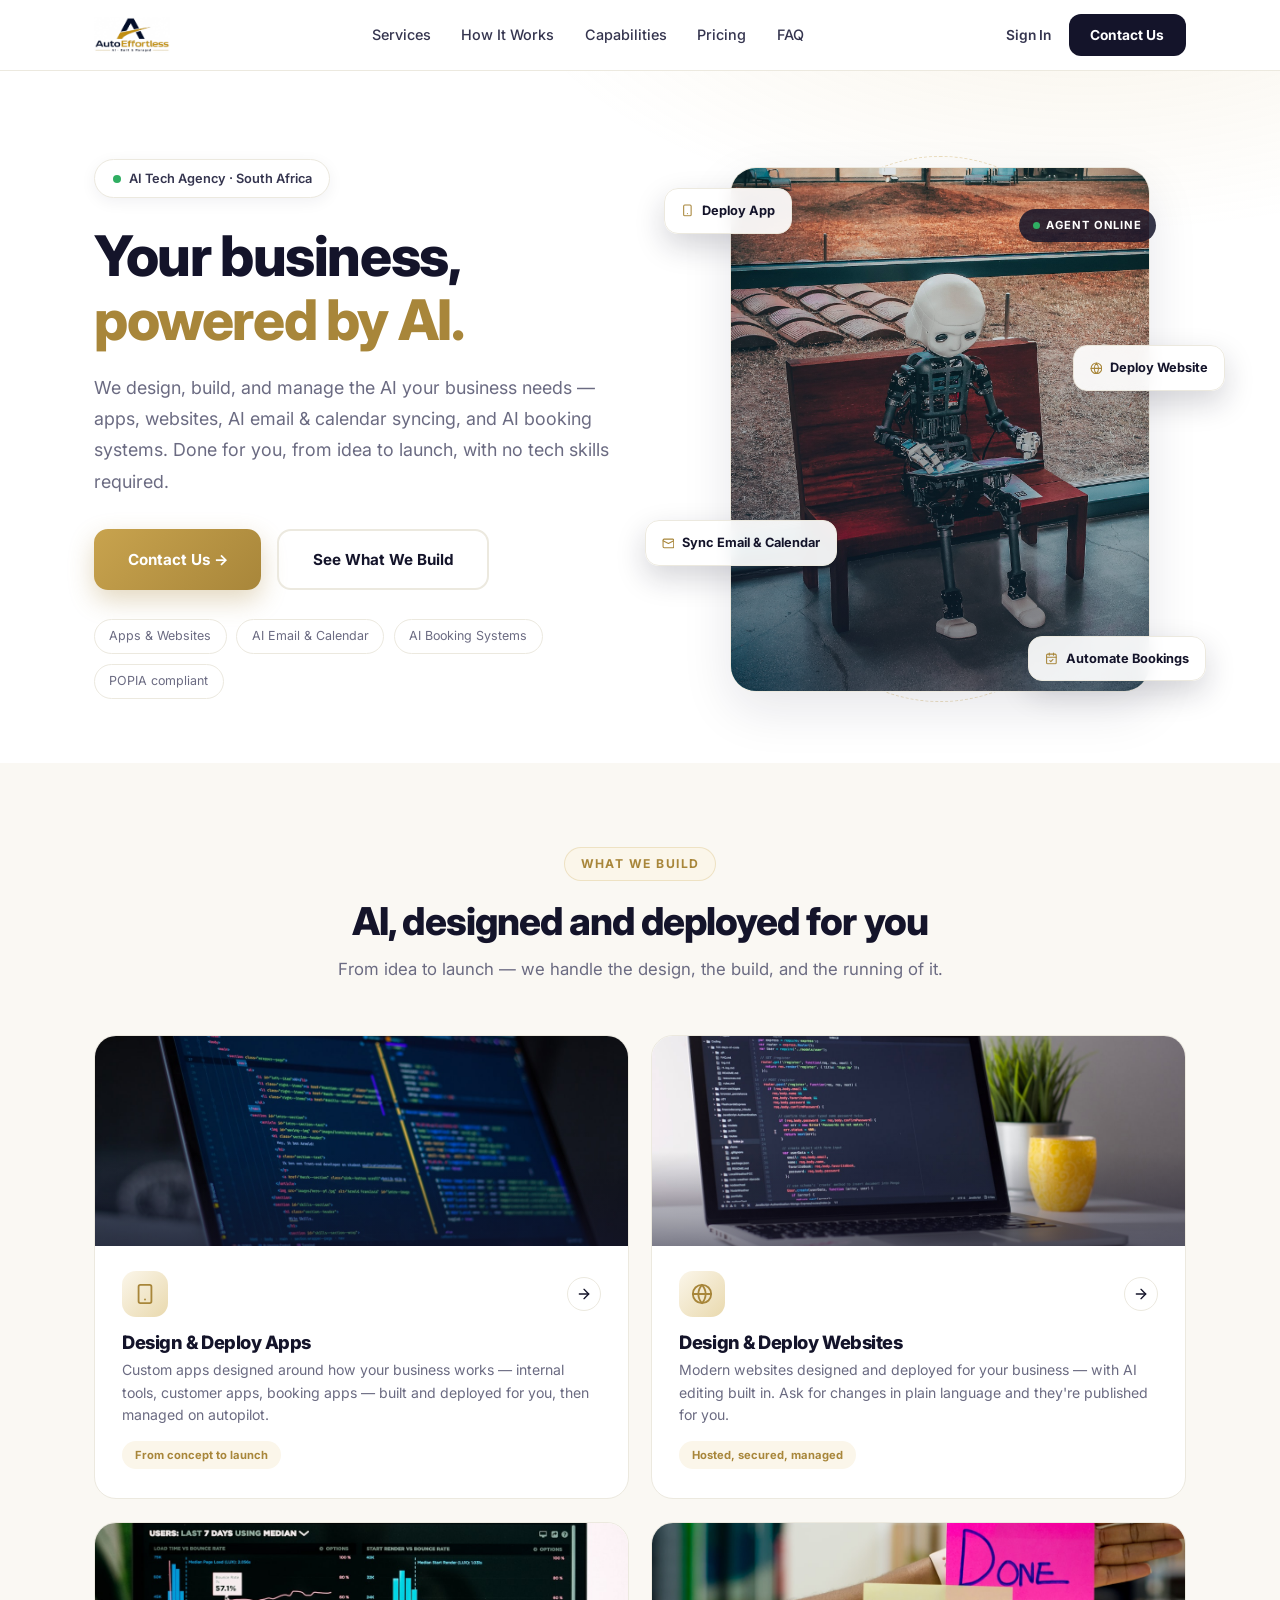
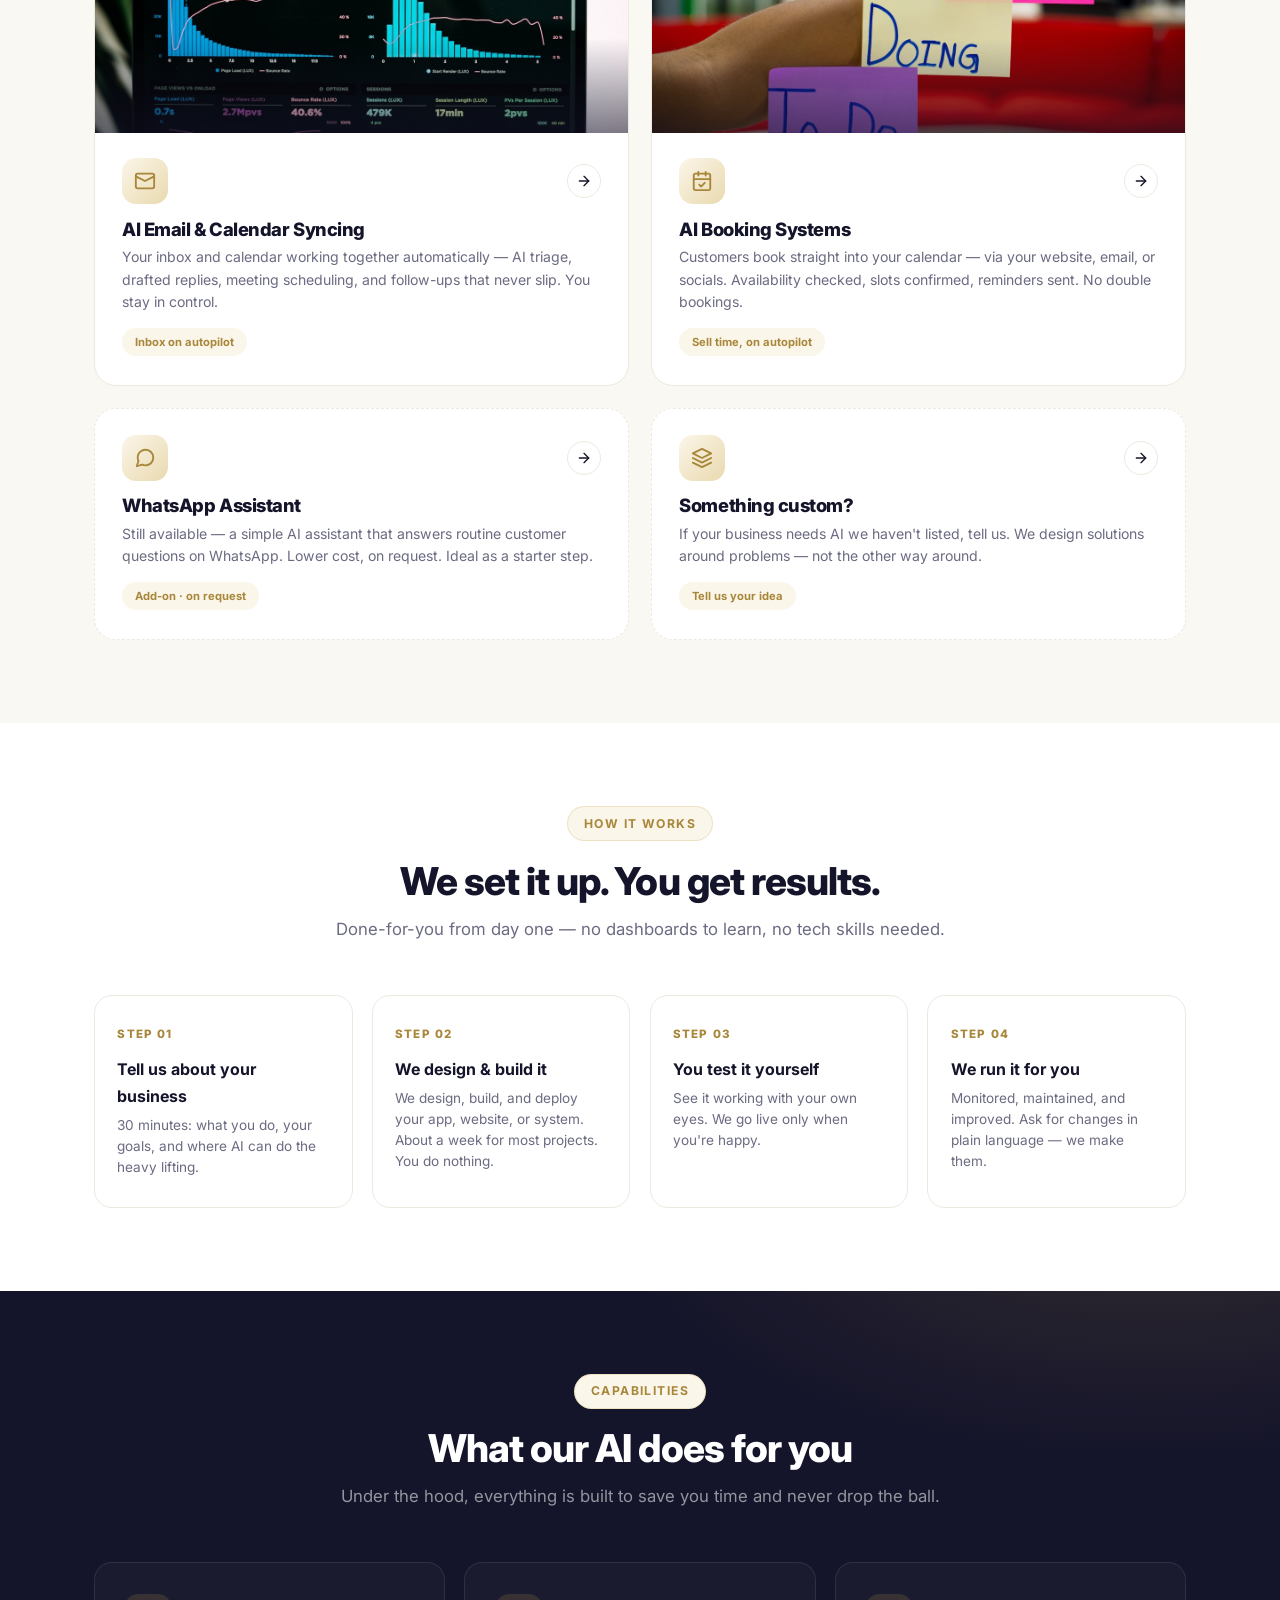
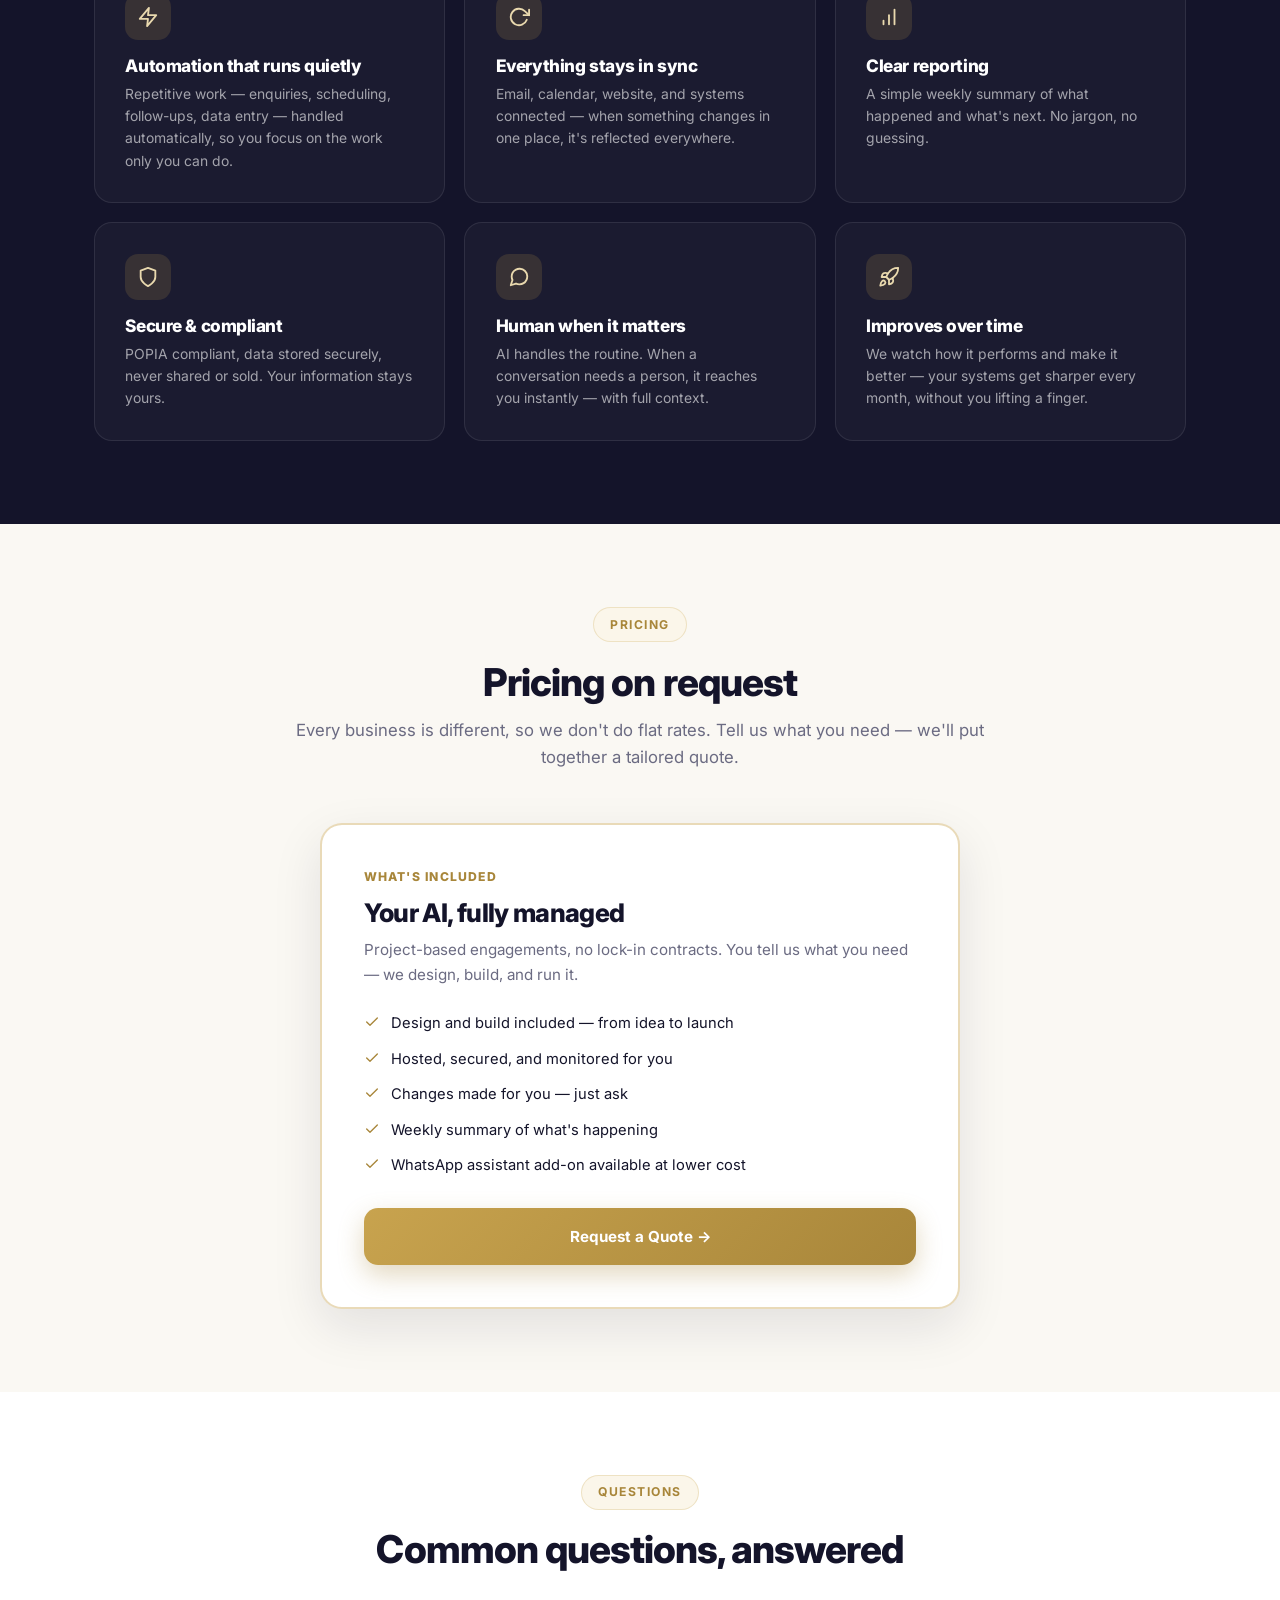
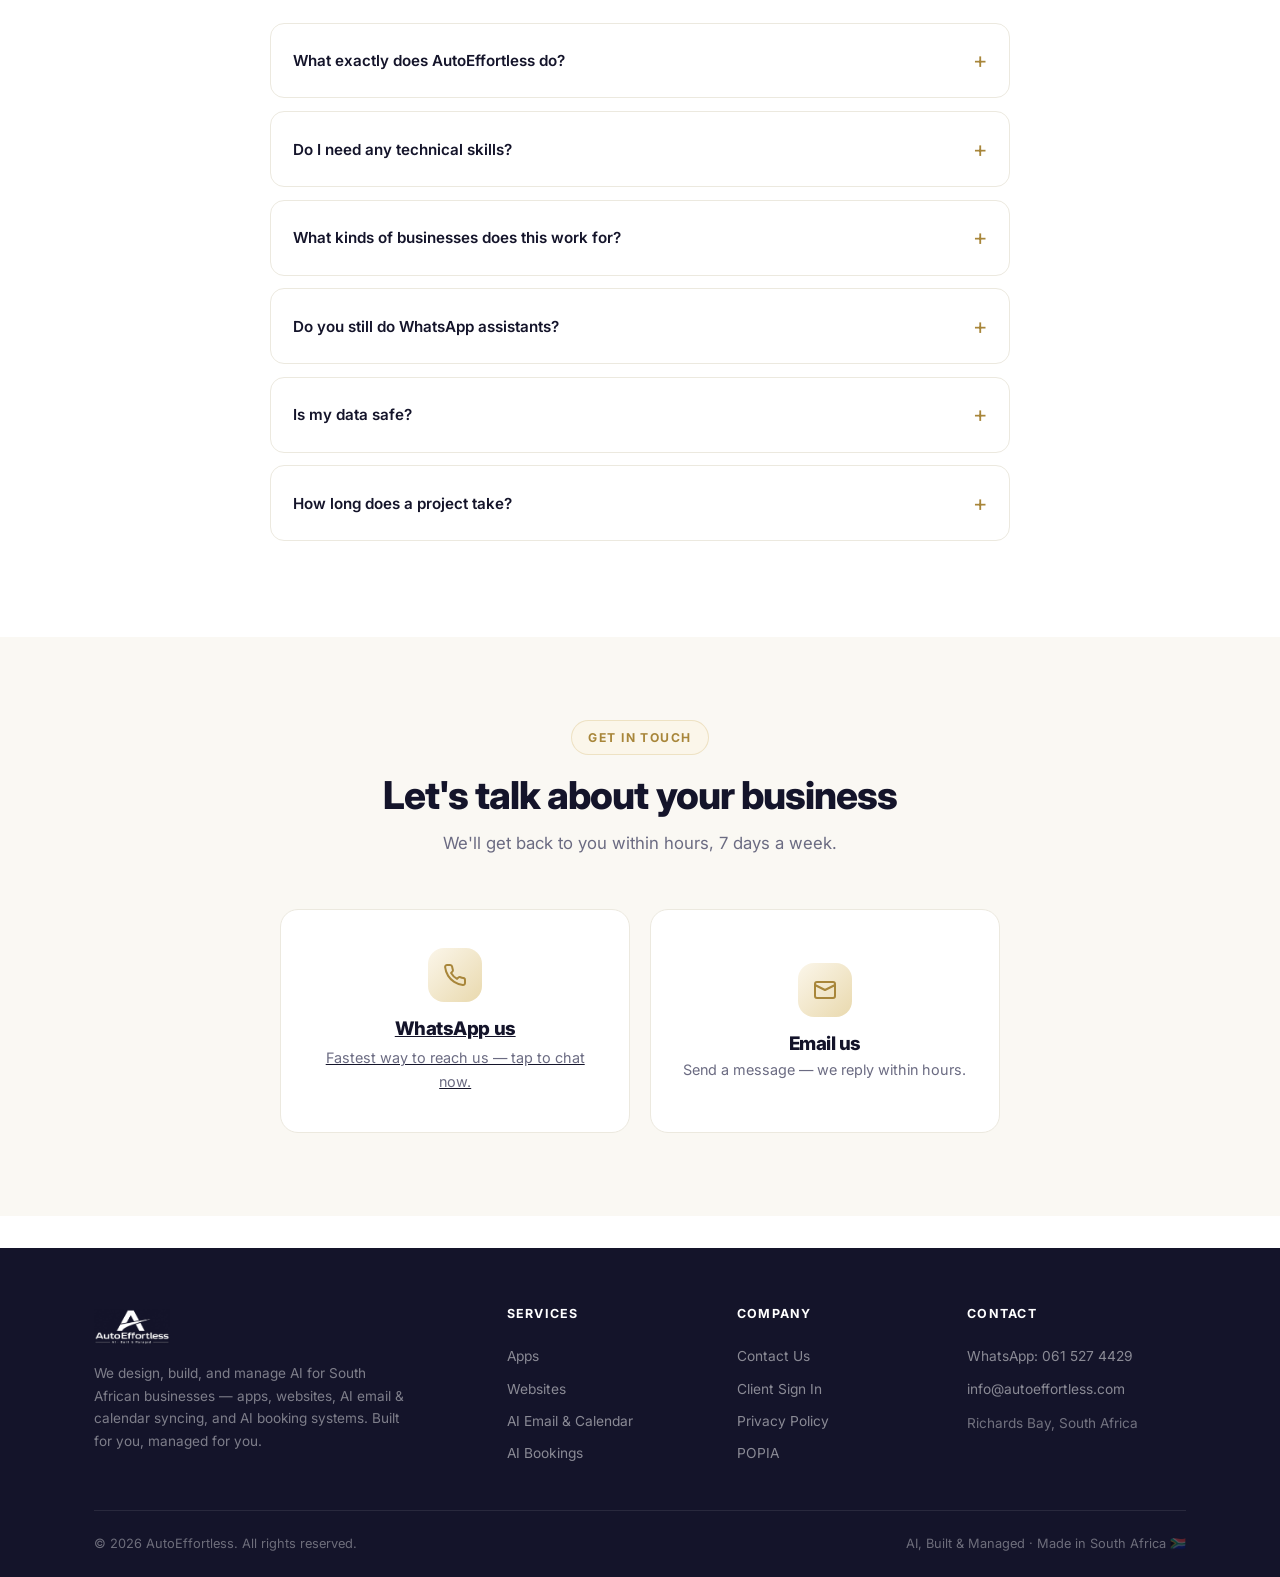
==== commit ae05a559: "CTAs open contact modal directly; Request a Demo -> Contact Us" ====
--- a/index.html
+++ b/index.html
@@ -279,7 +279,7 @@
             </div>
             <div class="cta">
                 <a href="https://app.autoeffortless.com/signin" style="font-size:0.86rem;font-weight:600;color:var(--ink-2);text-decoration:none;">Sign In</a>
-                <a href="#contact" class="btn-nav">Request a Demo</a>
+                <a href="#" class="btn-nav" onclick="openContactModal(); return false;">Contact Us</a>
             </div>
         </div>
     </nav>
@@ -293,7 +293,7 @@
                     <h1>Your business, <span class="accent">powered by AI.</span></h1>
                     <p class="lead">We design, build, and manage the AI your business needs — apps, websites, AI email &amp; calendar syncing, and AI booking systems. Done for you, from idea to launch, with no tech skills required.</p>
                     <div class="buttons">
-                        <a href="#contact" class="btn btn-gold" onclick="window.AETrack && AETrack('hero-demo')">Request a Demo →</a>
+                        <a href="#" class="btn btn-gold" onclick="openContactModal(); window.AETrack && AETrack('hero-demo'); return false;">Contact Us →</a>
                         <a href="#services" class="btn btn-ghost">See What We Build</a>
                     </div>
                     <div class="chips">
@@ -496,7 +496,7 @@
                         <li><svg class="ic" style="width:16px;height:16px;"><use href="#i-check"/></svg>Weekly summary of what's happening</li>
                         <li><svg class="ic" style="width:16px;height:16px;"><use href="#i-check"/></svg>WhatsApp assistant add-on available at lower cost</li>
                     </ul>
-                    <a href="#contact" class="btn btn-gold" onclick="window.AETrack && AETrack('pricing-cta')">Request a Quote →</a>
+                    <a href="#" class="btn btn-gold" onclick="openContactModal(); window.AETrack && AETrack('pricing-cta'); return false;">Request a Quote →</a>
                 </div>
             </div>
         </div>
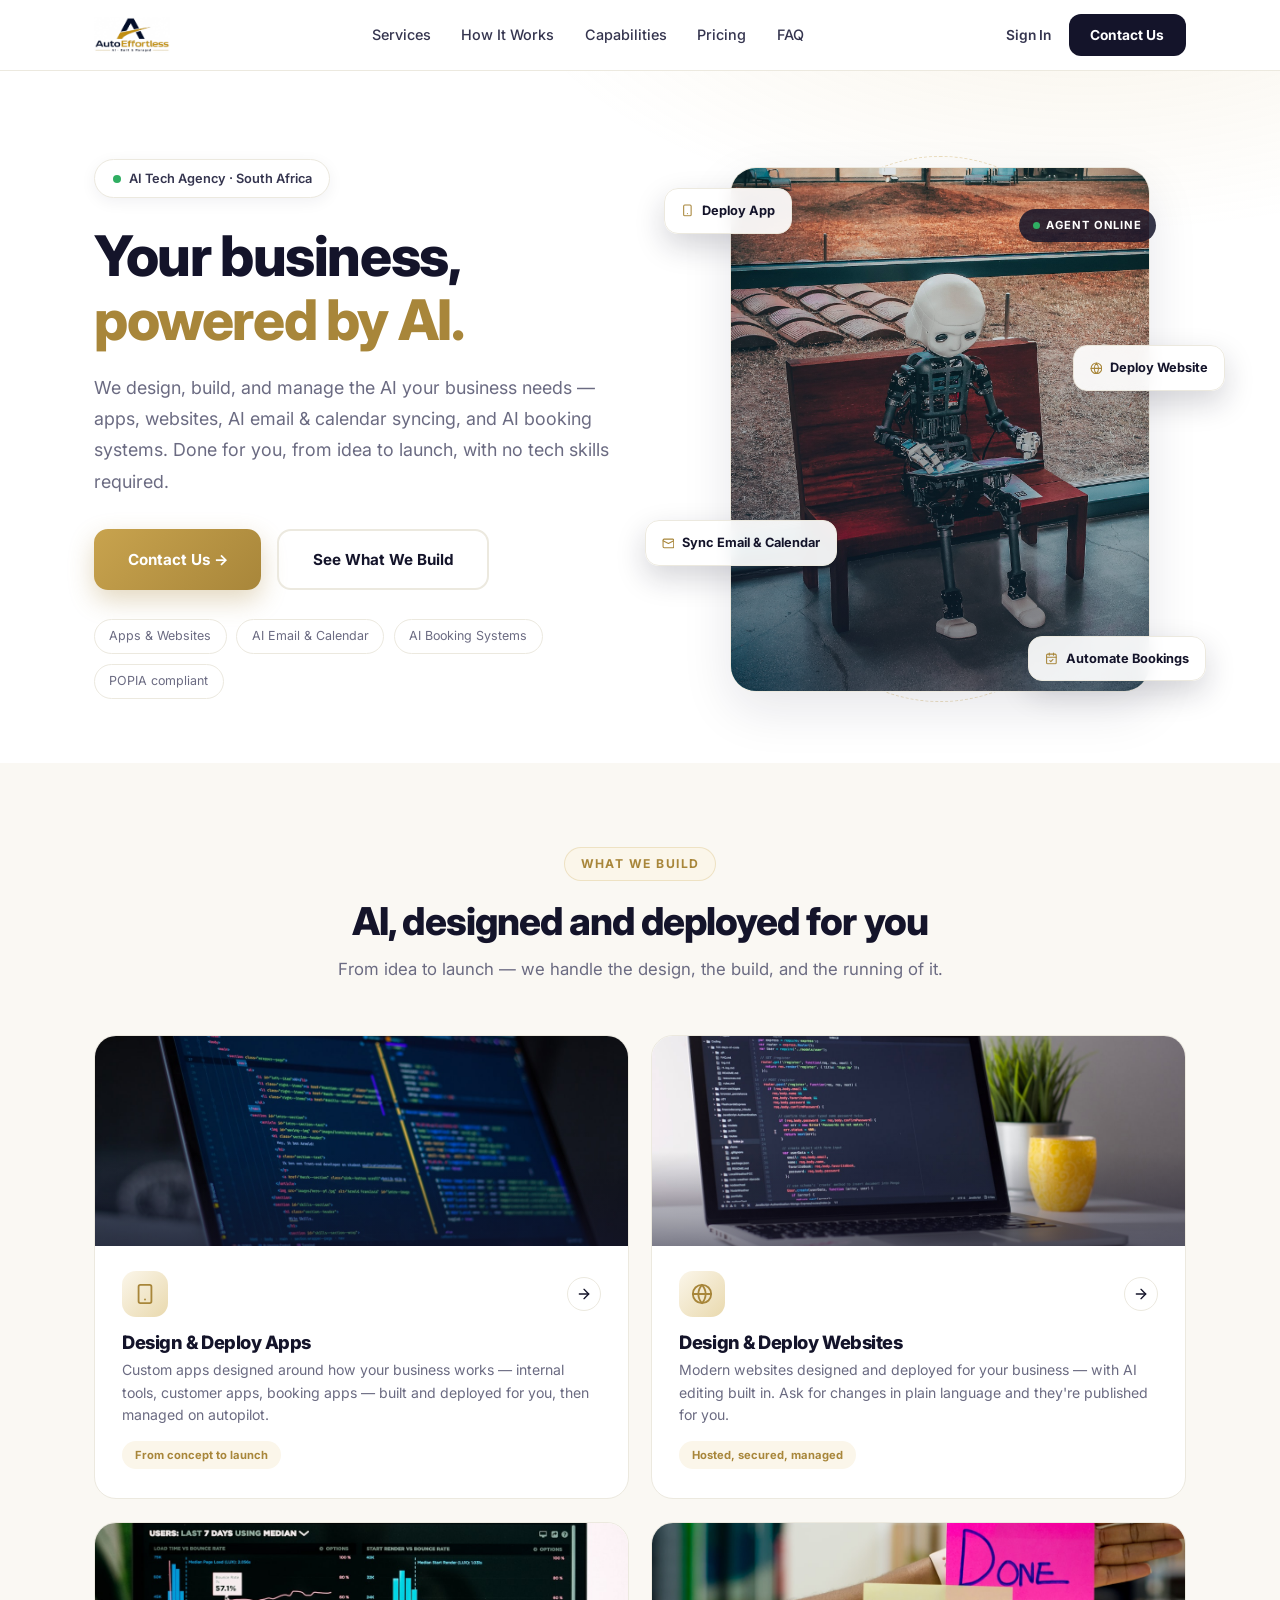
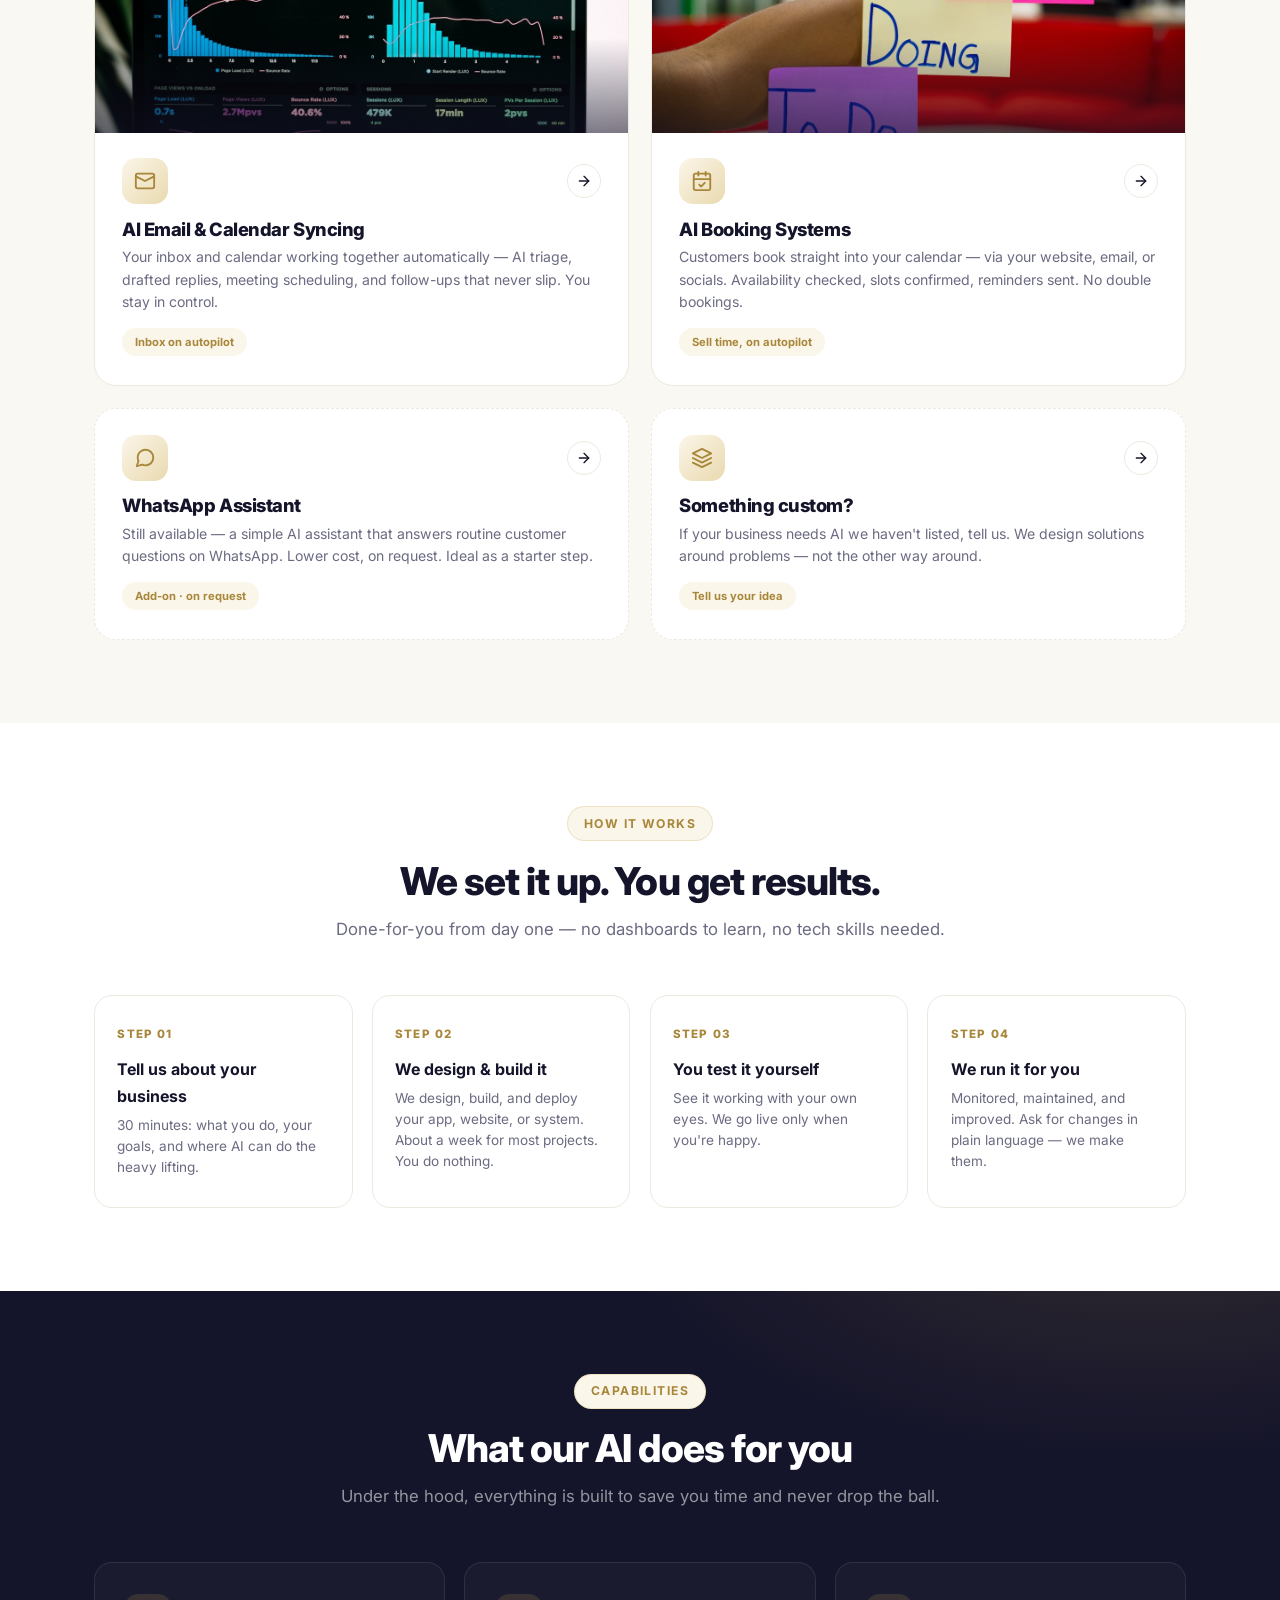
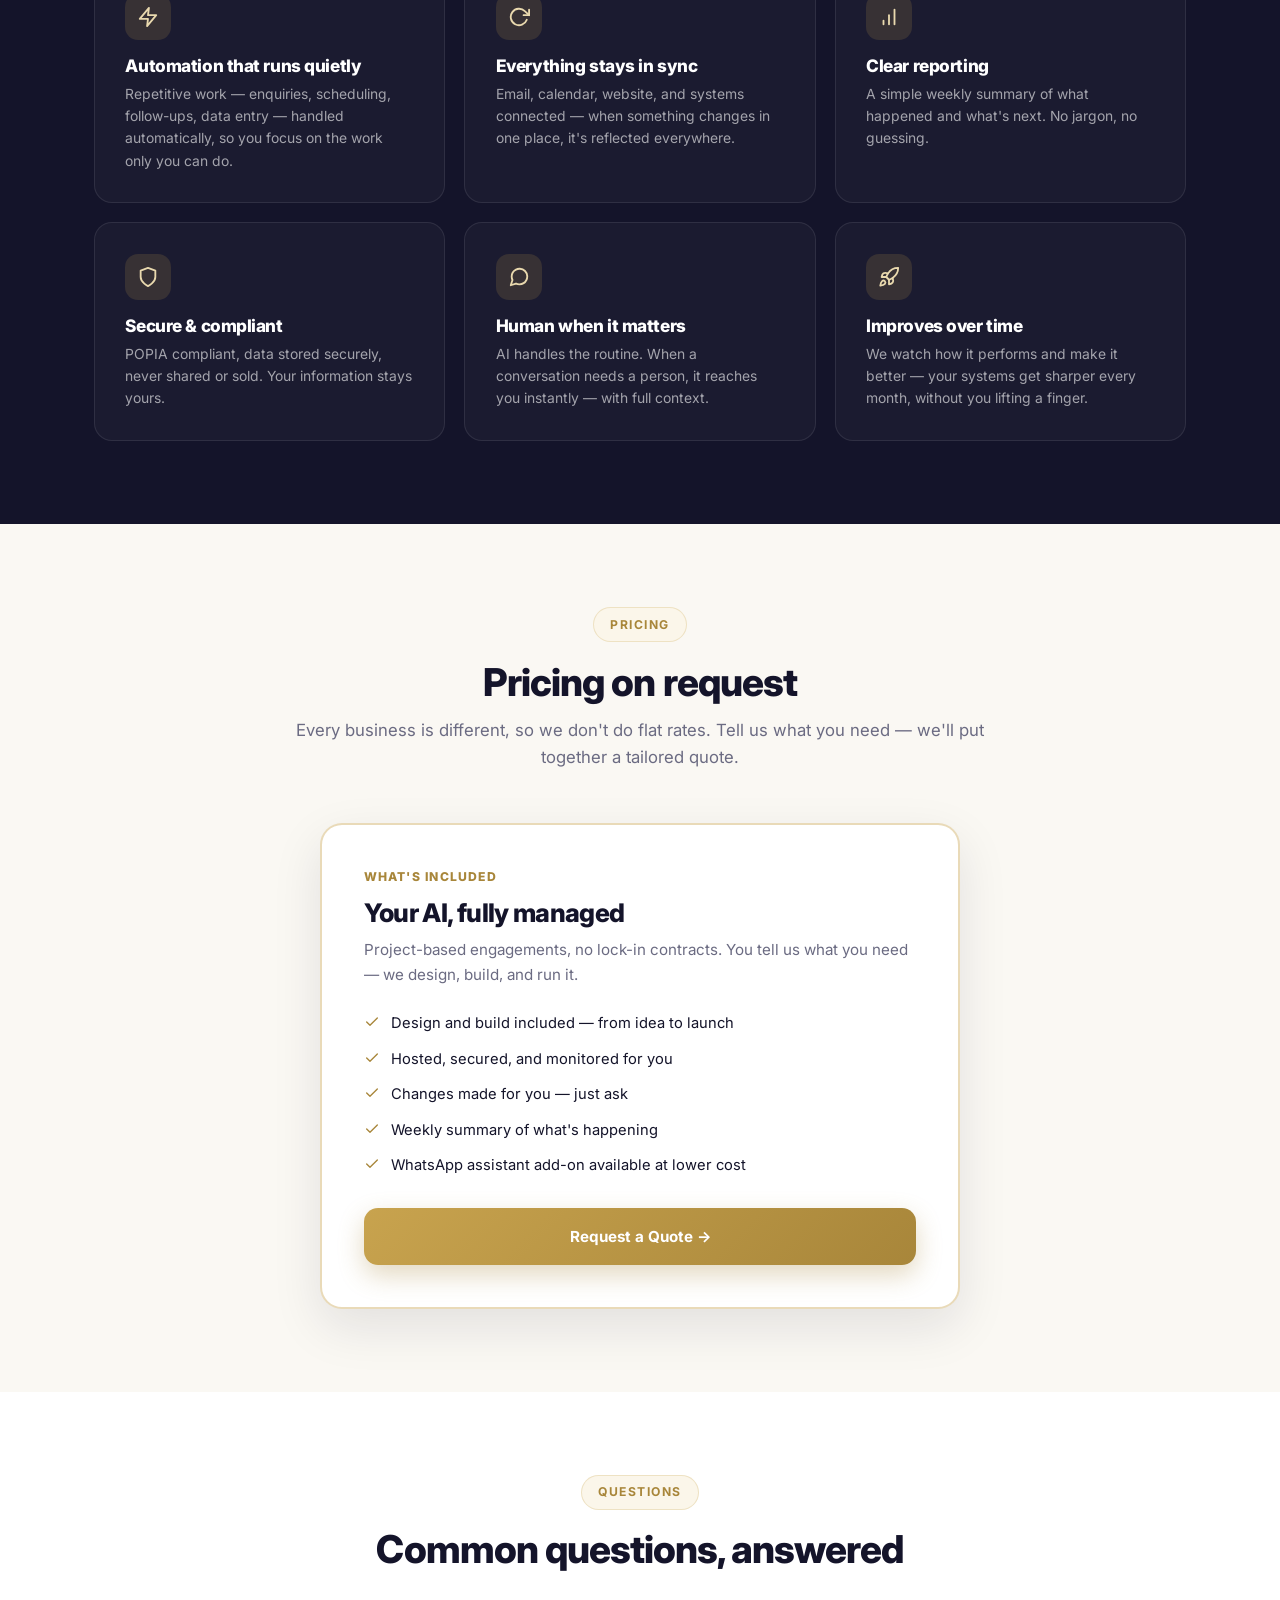
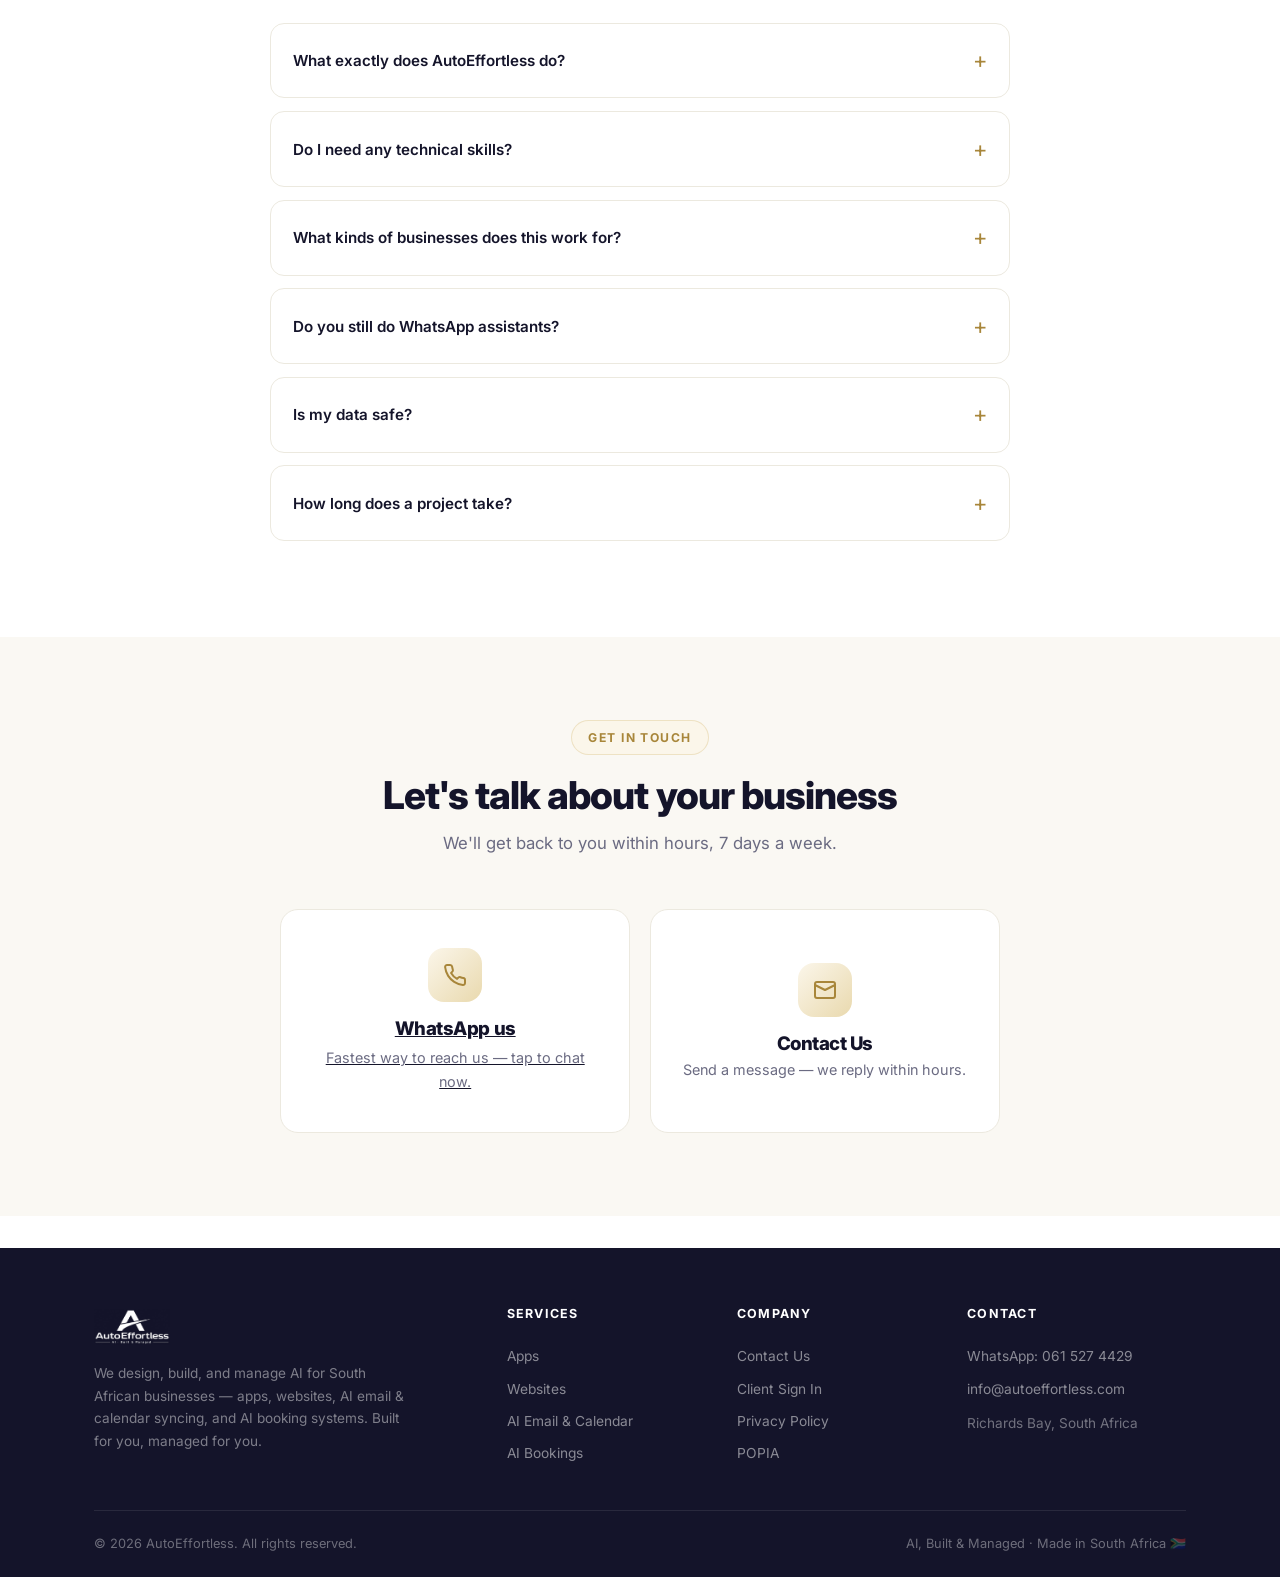
==== commit 11b8d98a: "Contact section: Email us card -> Contact Us" ====
--- a/index.html
+++ b/index.html
@@ -554,7 +554,7 @@
                 </a>
                 <button type="button" class="card contact-card" onclick="openContactModal()">
                     <div class="iconbox"><svg class="ic"><use href="#i-mail"/></svg></div>
-                    <h3>Email us</h3>
+                    <h3>Contact Us</h3>
                     <p>Send a message — we reply within hours.</p>
                 </button>
             </div>
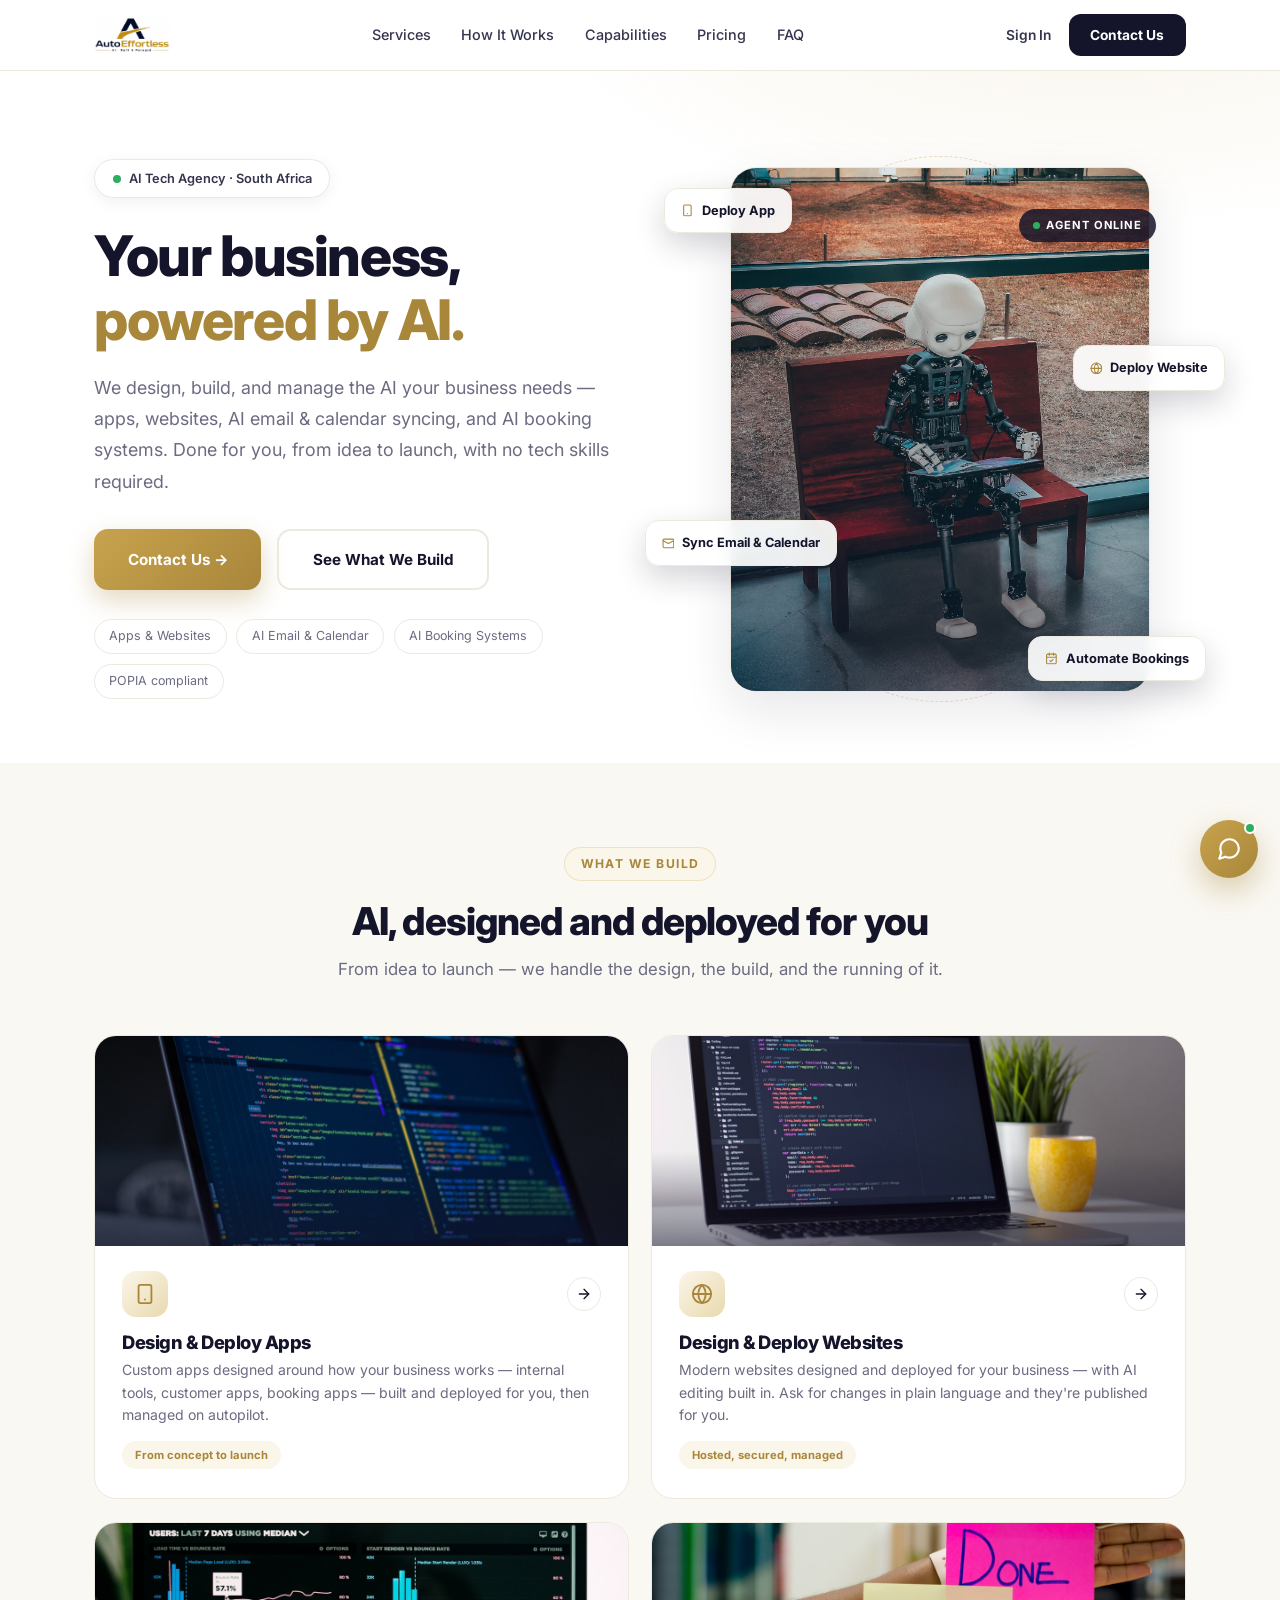
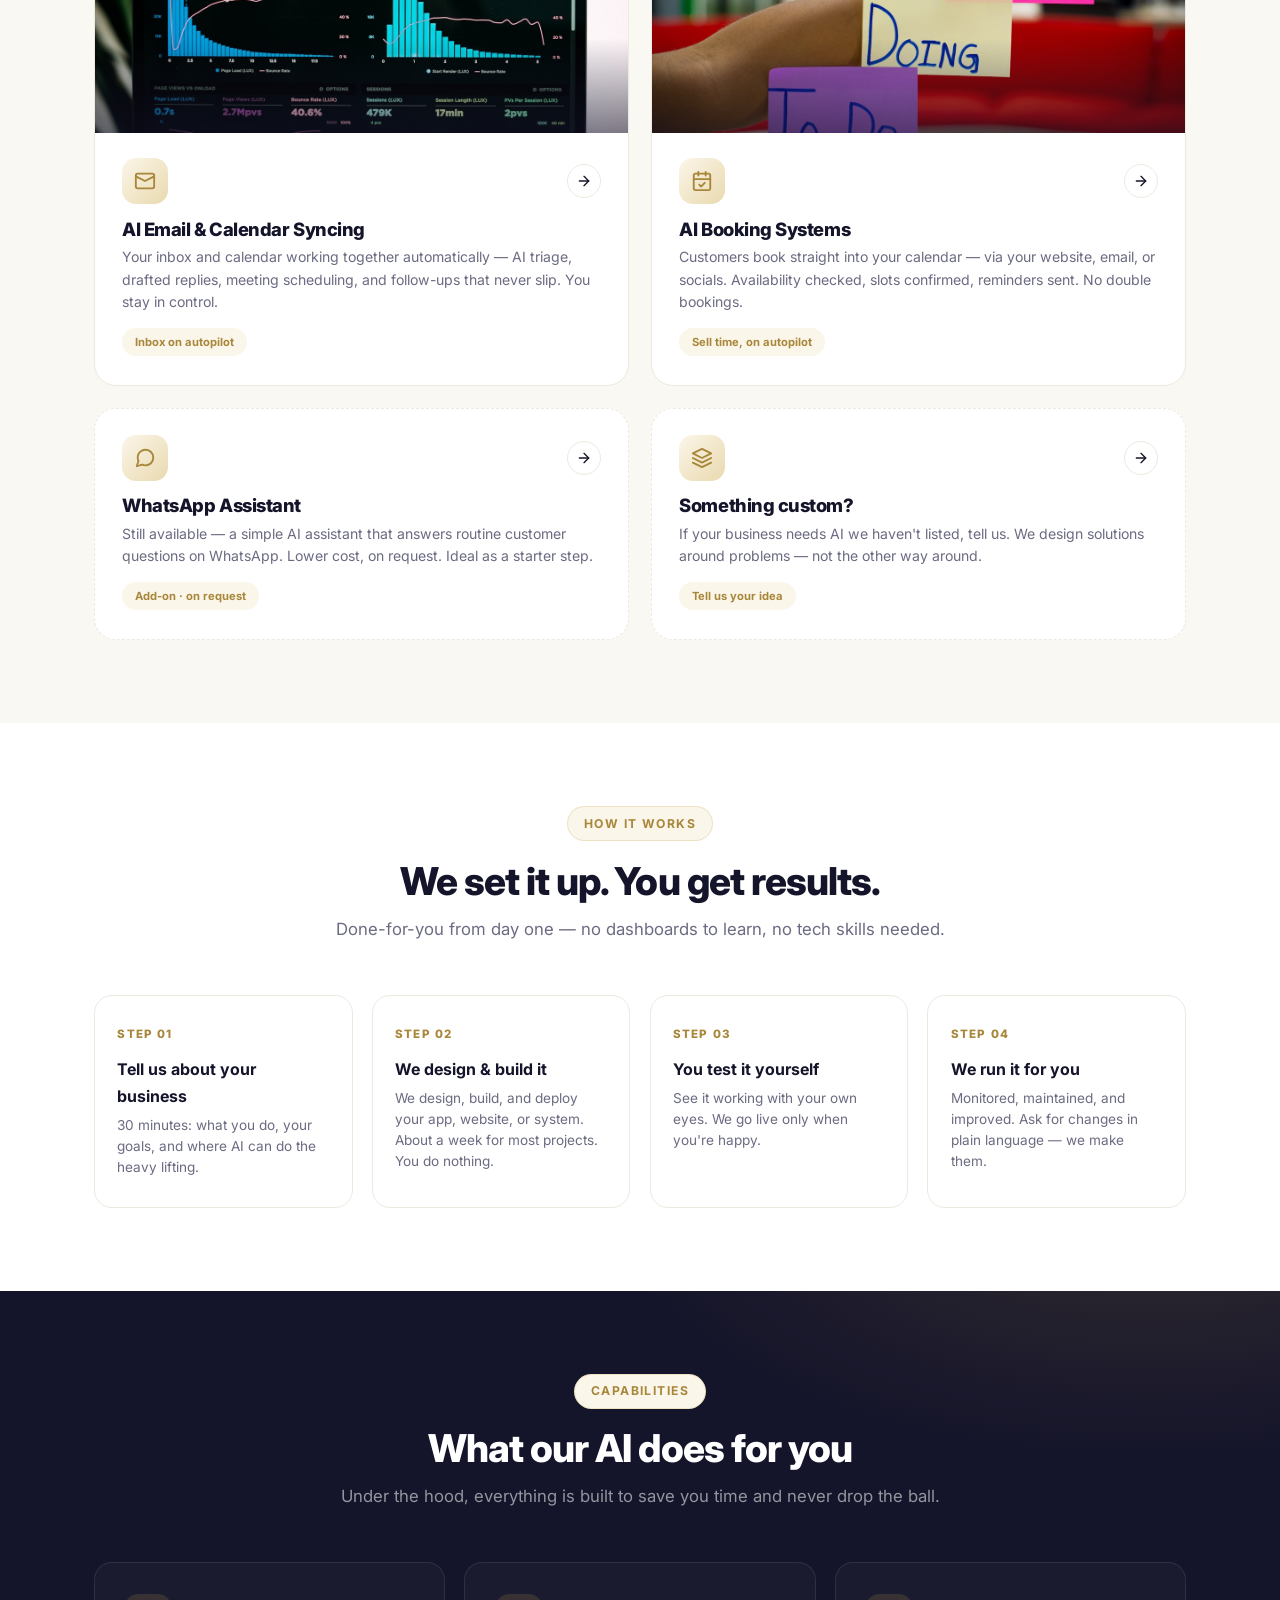
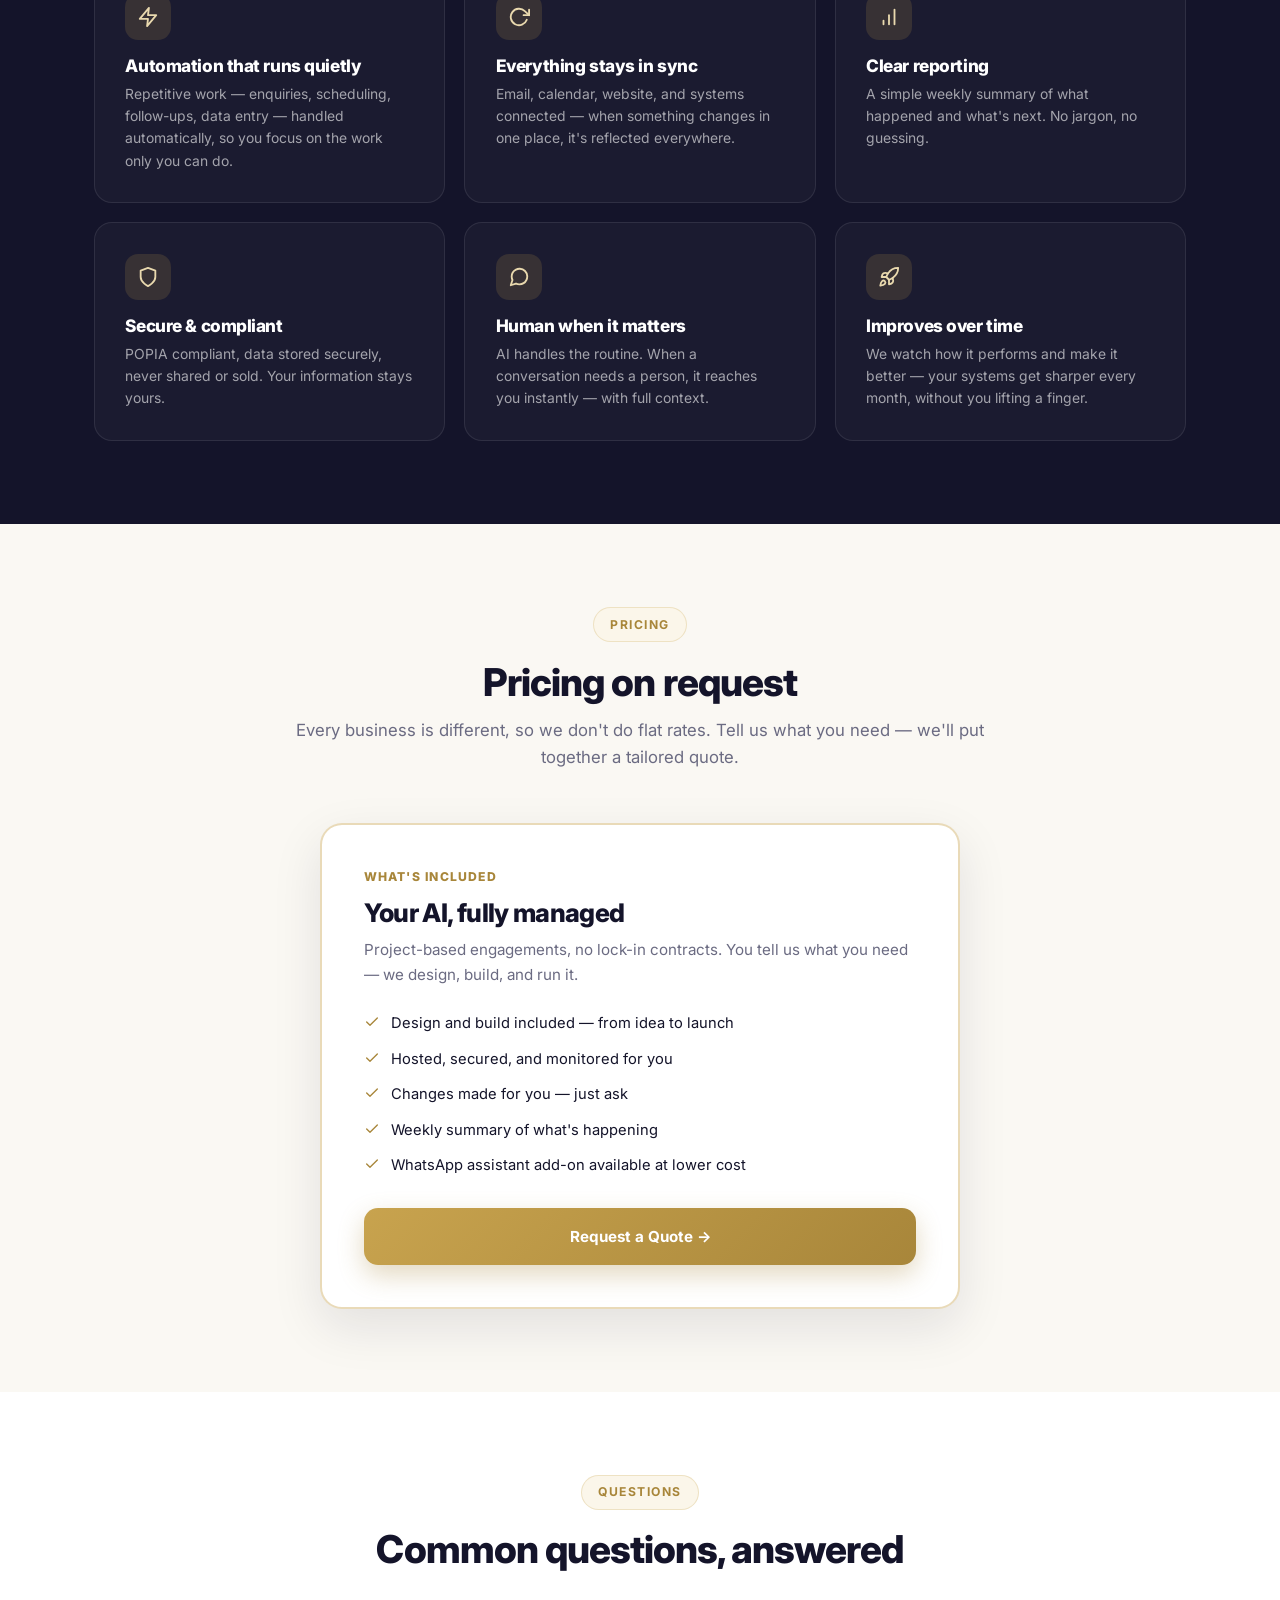
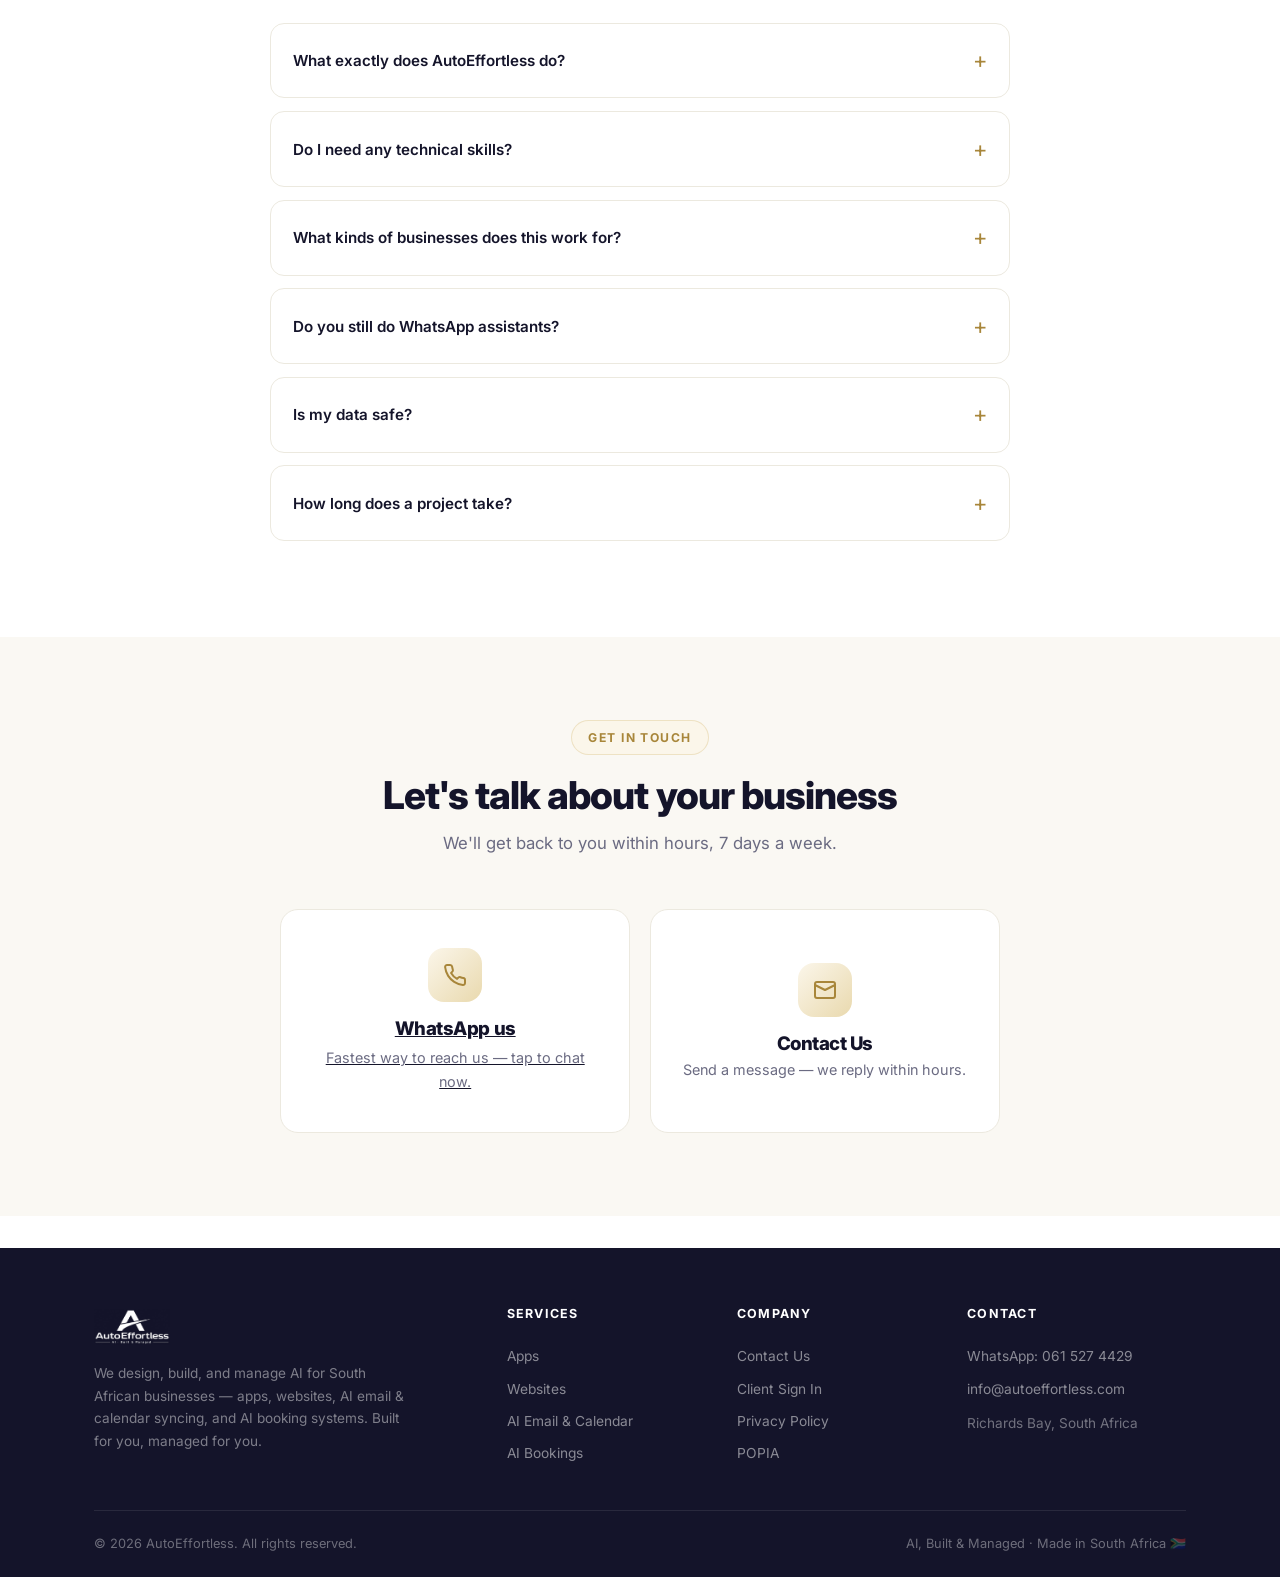
==== commit ea2720c0: "AI chat widget: aesite agent via /api/ai/chat — live chat, lead capture, POPIA-aware, hero AGENT ONL" ====
--- a/index.html
+++ b/index.html
@@ -15,6 +15,7 @@
     <link rel="preconnect" href="https://fonts.googleapis.com" />
     <link rel="preconnect" href="https://fonts.gstatic.com" crossorigin />
     <link href="https://fonts.googleapis.com/css2?family=Inter:wght@400;500;600;700;800;900&display=swap" rel="stylesheet" />
+    <link rel="stylesheet" href="/chat-widget.css" />
     <script>
         (function () {
             function send(extra) {
@@ -734,5 +735,6 @@
             els.forEach(function (el) { io.observe(el); });
         })();
     </script>
+    <script src="/chat-widget.js" defer></script>
 </body>
 </html>
--- a/chat-widget.css
+++ b/chat-widget.css
@@ -0,0 +1,134 @@
+/* AutoEffortless AI Chat Widget */
+.ae-chat-btn {
+  position: fixed; bottom: 22px; right: 22px; z-index: 400;
+  width: 58px; height: 58px; border-radius: 50%; border: none; cursor: pointer;
+  background: linear-gradient(135deg, #c8a34e, #a8863a);
+  color: #fff; display: flex; align-items: center; justify-content: center;
+  box-shadow: 0 12px 30px rgba(168, 134, 58, 0.4);
+  transition: transform .18s, box-shadow .18s;
+  font-family: 'Inter', -apple-system, BlinkMacSystemFont, 'Segoe UI', sans-serif;
+}
+.ae-chat-btn:hover { transform: translateY(-3px) scale(1.04); box-shadow: 0 16px 36px rgba(168, 134, 58, 0.5); }
+.ae-chat-btn svg { width: 26px; height: 26px; }
+.ae-chat-btn .ae-pulse {
+  position: absolute; top: 2px; right: 2px; width: 12px; height: 12px; border-radius: 50%;
+  background: #2fae62; border: 2px solid #fff;
+  animation: ae-pulse 2s infinite;
+}
+@keyframes ae-pulse { 0%,100% { box-shadow: 0 0 0 0 rgba(47,174,98,.45); } 50% { box-shadow: 0 0 0 7px rgba(47,174,98,0); } }
+
+.ae-teaser {
+  position: fixed; bottom: 94px; right: 22px; z-index: 399;
+  background: #fff; border: 1px solid #ece9df; border-radius: 16px;
+  box-shadow: 0 14px 40px rgba(23,23,46,.14); padding: 12px 16px;
+  font-family: 'Inter', sans-serif; font-size: .84rem; color: #14142a; font-weight: 600;
+  max-width: 230px; cursor: pointer; animation: ae-rise .5s ease both;
+}
+.ae-teaser small { display: block; font-weight: 500; color: #6b6b82; margin-top: 2px; font-size: .74rem; }
+@keyframes ae-rise { from { opacity: 0; transform: translateY(10px); } to { opacity: 1; transform: translateY(0); } }
+
+.ae-chat-panel {
+  position: fixed; bottom: 92px; right: 22px; z-index: 410;
+  width: min(400px, calc(100vw - 28px)); height: min(600px, calc(100vh - 130px));
+  background: #fff; border: 1px solid #ece9df; border-radius: 20px;
+  box-shadow: 0 24px 70px rgba(20,20,42,.25);
+  display: flex; flex-direction: column; overflow: hidden;
+  font-family: 'Inter', -apple-system, BlinkMacSystemFont, 'Segoe UI', sans-serif;
+  transform-origin: bottom right; transition: transform .22s ease, opacity .22s ease;
+  transform: scale(.92); opacity: 0; pointer-events: none;
+}
+.ae-chat-panel.ae-open { transform: scale(1); opacity: 1; pointer-events: auto; }
+
+.ae-head {
+  background: #14142a; color: #fff; padding: 14px 16px;
+  display: flex; align-items: center; gap: 11px; flex-shrink: 0;
+}
+.ae-head .ae-avatar {
+  width: 38px; height: 38px; border-radius: 50%; flex-shrink: 0;
+  background: linear-gradient(135deg, #c8a34e, #a8863a);
+  display: flex; align-items: center; justify-content: center; overflow: hidden;
+}
+.ae-head .ae-avatar img { width: 26px; height: 26px; }
+.ae-head .ae-mid { flex: 1; min-width: 0; }
+.ae-head .ae-name { font-size: .92rem; font-weight: 800; display: flex; align-items: center; gap: 7px; }
+.ae-head .ae-name .ae-dot { width: 7px; height: 7px; border-radius: 50%; background: #2fae62; animation: ae-pulse 2s infinite; }
+.ae-head .ae-sub { font-size: .72rem; color: rgba(255,255,255,.6); margin-top: 1px; }
+.ae-head .ae-close {
+  background: none; border: none; color: rgba(255,255,255,.7); font-size: 1.5rem;
+  line-height: 1; cursor: pointer; padding: 2px 6px;
+}
+.ae-head .ae-close:hover { color: #fff; }
+
+.ae-msgs {
+  flex: 1; overflow-y: auto; padding: 14px 14px 8px; background: #faf8f3;
+  display: flex; flex-direction: column; gap: 9px;
+}
+.ae-b {
+  max-width: 84%; padding: 10px 13px; font-size: .87rem; line-height: 1.55;
+  white-space: pre-wrap; word-wrap: break-word; border-radius: 14px;
+}
+.ae-b.ae-ai { background: #fff; border: 1px solid #ece9df; color: #14142a; align-self: flex-start; border-bottom-left-radius: 4px; }
+.ae-b.ae-user { background: #14142a; color: #fff; align-self: flex-end; border-bottom-right-radius: 4px; }
+.ae-b.ae-note { background: transparent; border: none; color: #6b6b82; font-size: .76rem; align-self: center; text-align: center; }
+.ae-b a { color: #a8863a; font-weight: 700; }
+
+.ae-typing { display: inline-flex; gap: 4px; padding: 6px 2px; }
+.ae-typing i { width: 7px; height: 7px; border-radius: 50%; background: #c8a34e; animation: ae-blink 1.2s infinite; }
+.ae-typing i:nth-child(2) { animation-delay: .2s; } .ae-typing i:nth-child(3) { animation-delay: .4s; }
+@keyframes ae-blink { 0%,80%,100% { opacity: .25; } 40% { opacity: 1; } }
+
+.ae-chips { display: flex; gap: 7px; padding: 0 14px 10px; overflow-x: auto; flex-shrink: 0; scrollbar-width: none; }
+.ae-chips::-webkit-scrollbar { display: none; }
+.ae-chip {
+  flex-shrink: 0; background: #fff; border: 1px solid #ece9df; color: #35354f;
+  border-radius: 20px; padding: 7px 13px; font-size: .78rem; font-weight: 600;
+  cursor: pointer; transition: border-color .15s, color .15s;
+  font-family: inherit;
+}
+.ae-chip:hover { border-color: #c8a34e; color: #a8863a; }
+
+.ae-inputrow { display: flex; gap: 8px; padding: 10px 14px 12px; border-top: 1px solid #ece9df; flex-shrink: 0; background: #fff; }
+.ae-inputrow input {
+  flex: 1; border: 1.5px solid #ece9df; border-radius: 12px; padding: 10px 13px;
+  font-size: .88rem; font-family: inherit; color: #14142a; background: #fff;
+  outline: none; transition: border-color .15s; min-width: 0;
+}
+.ae-inputrow input:focus { border-color: #c8a34e; }
+.ae-send {
+  width: 42px; height: 42px; border: none; border-radius: 12px; cursor: pointer;
+  background: linear-gradient(135deg, #c8a34e, #a8863a); color: #fff;
+  display: flex; align-items: center; justify-content: center; flex-shrink: 0;
+  transition: transform .15s;
+}
+.ae-send:hover { transform: translateY(-1px); }
+.ae-send svg { width: 18px; height: 18px; }
+.ae-send:disabled { opacity: .5; cursor: default; transform: none; }
+
+.ae-foot {
+  display: flex; align-items: center; justify-content: space-between; gap: 8px;
+  padding: 7px 14px 9px; background: #fff; border-top: 1px solid #f3f0e8;
+  font-size: .7rem; color: #6b6b82; flex-shrink: 0; flex-wrap: wrap;
+}
+.ae-foot a { color: #a8863a; font-weight: 600; text-decoration: none; white-space: nowrap; }
+.ae-foot .ae-lead-toggle { background: none; border: none; color: #6b6b82; font-size: .7rem; font-weight: 600; cursor: pointer; text-decoration: underline; padding: 0; font-family: inherit; }
+
+.ae-leadform { display: none; padding: 12px 14px 2px; background: #fff; border-top: 1px solid #f3f0e8; flex-shrink: 0; }
+.ae-leadform.ae-open { display: block; }
+.ae-leadform h5 { font-size: .8rem; font-weight: 800; color: #14142a; margin-bottom: 8px; }
+.ae-leadform input {
+  width: 100%; border: 1.5px solid #ece9df; border-radius: 10px; padding: 8px 11px;
+  font-size: .83rem; font-family: inherit; margin-bottom: 7px; outline: none; color: #14142a;
+}
+.ae-leadform input:focus { border-color: #c8a34e; }
+.ae-leadform .ae-btn {
+  width: 100%; border: none; border-radius: 10px; padding: 9px; font-size: .83rem; font-weight: 700;
+  background: linear-gradient(135deg, #c8a34e, #a8863a); color: #fff; cursor: pointer; font-family: inherit;
+}
+.ae-leadform .ae-btn:disabled { opacity: .55; cursor: default; }
+.ae-leadform .ae-lead-note { font-size: .7rem; color: #2fae62; font-weight: 600; margin-top: 6px; display: none; }
+
+@media (max-width: 480px) {
+  .ae-chat-panel { right: 14px; left: 14px; width: auto; bottom: 86px; height: min(600px, calc(100vh - 104px)); }
+  .ae-chat-btn { right: 16px; bottom: 18px; }
+  .ae-teaser { right: 16px; }
+}
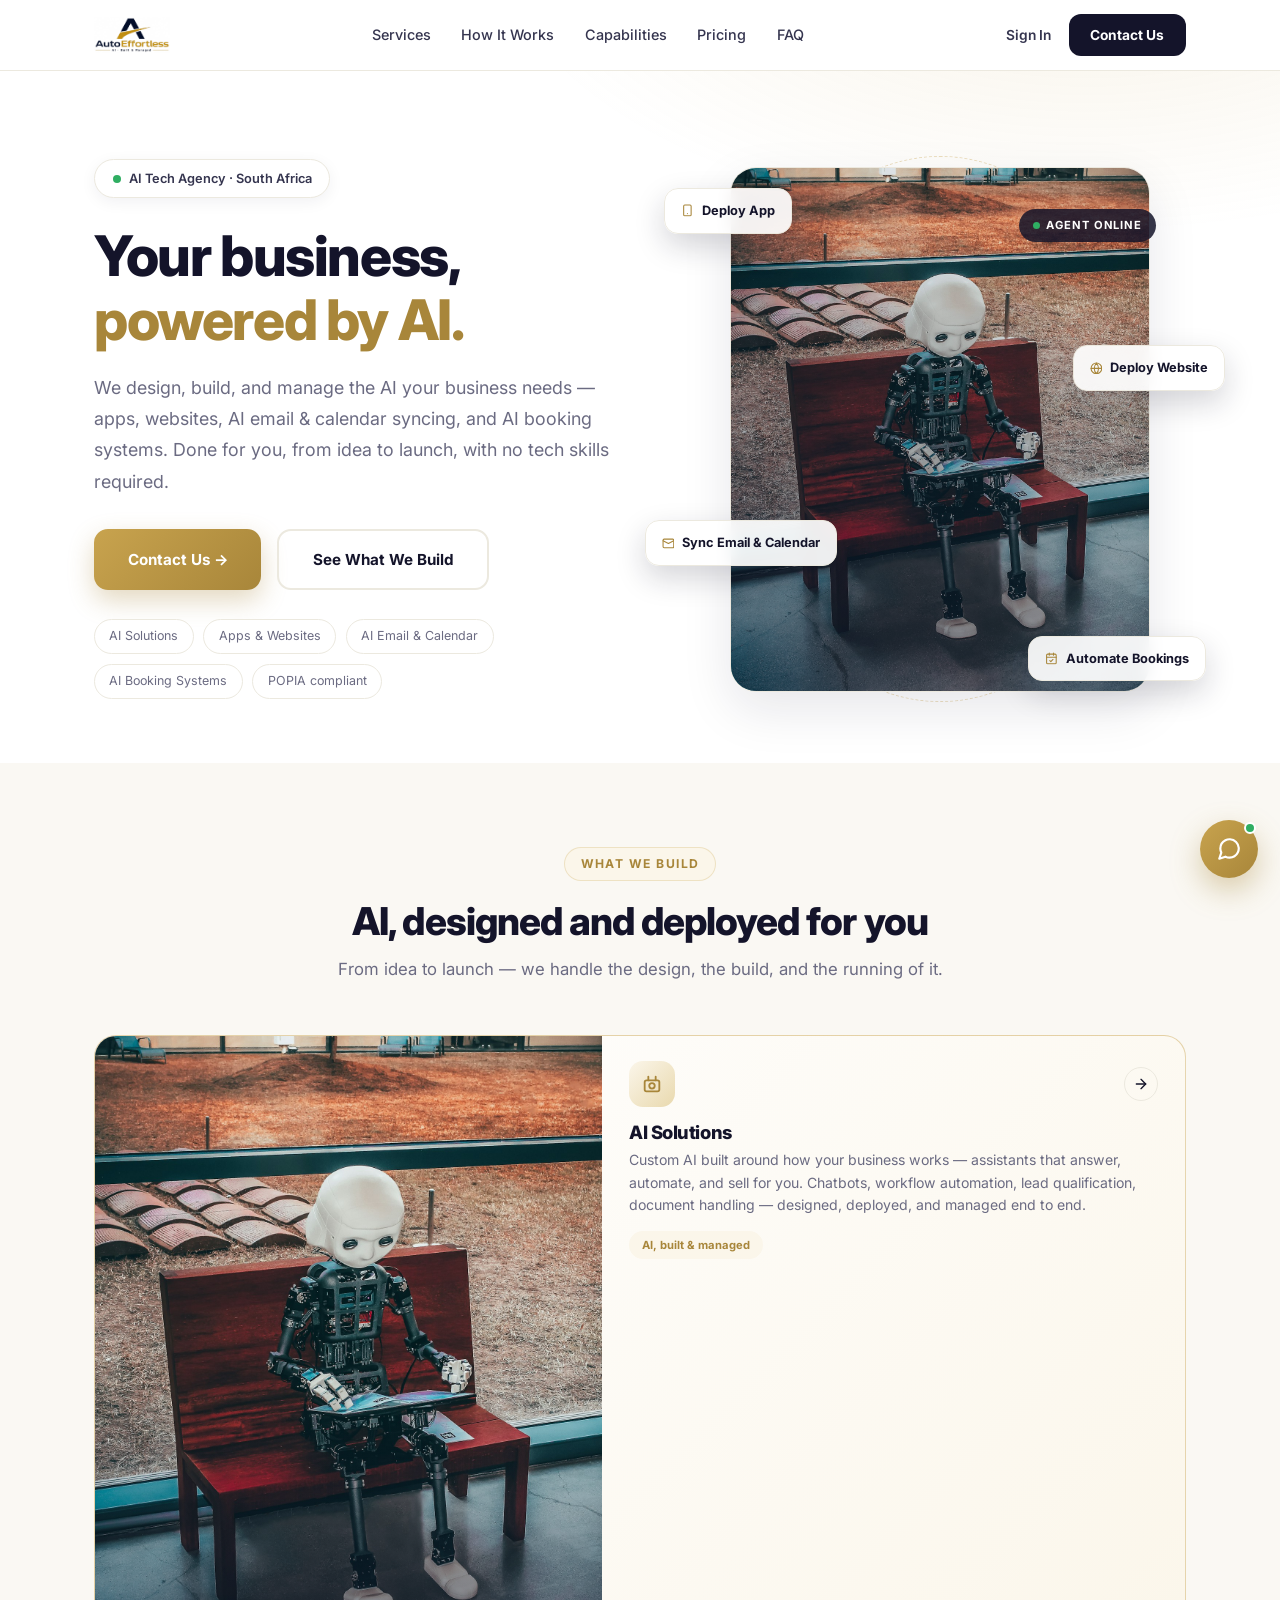
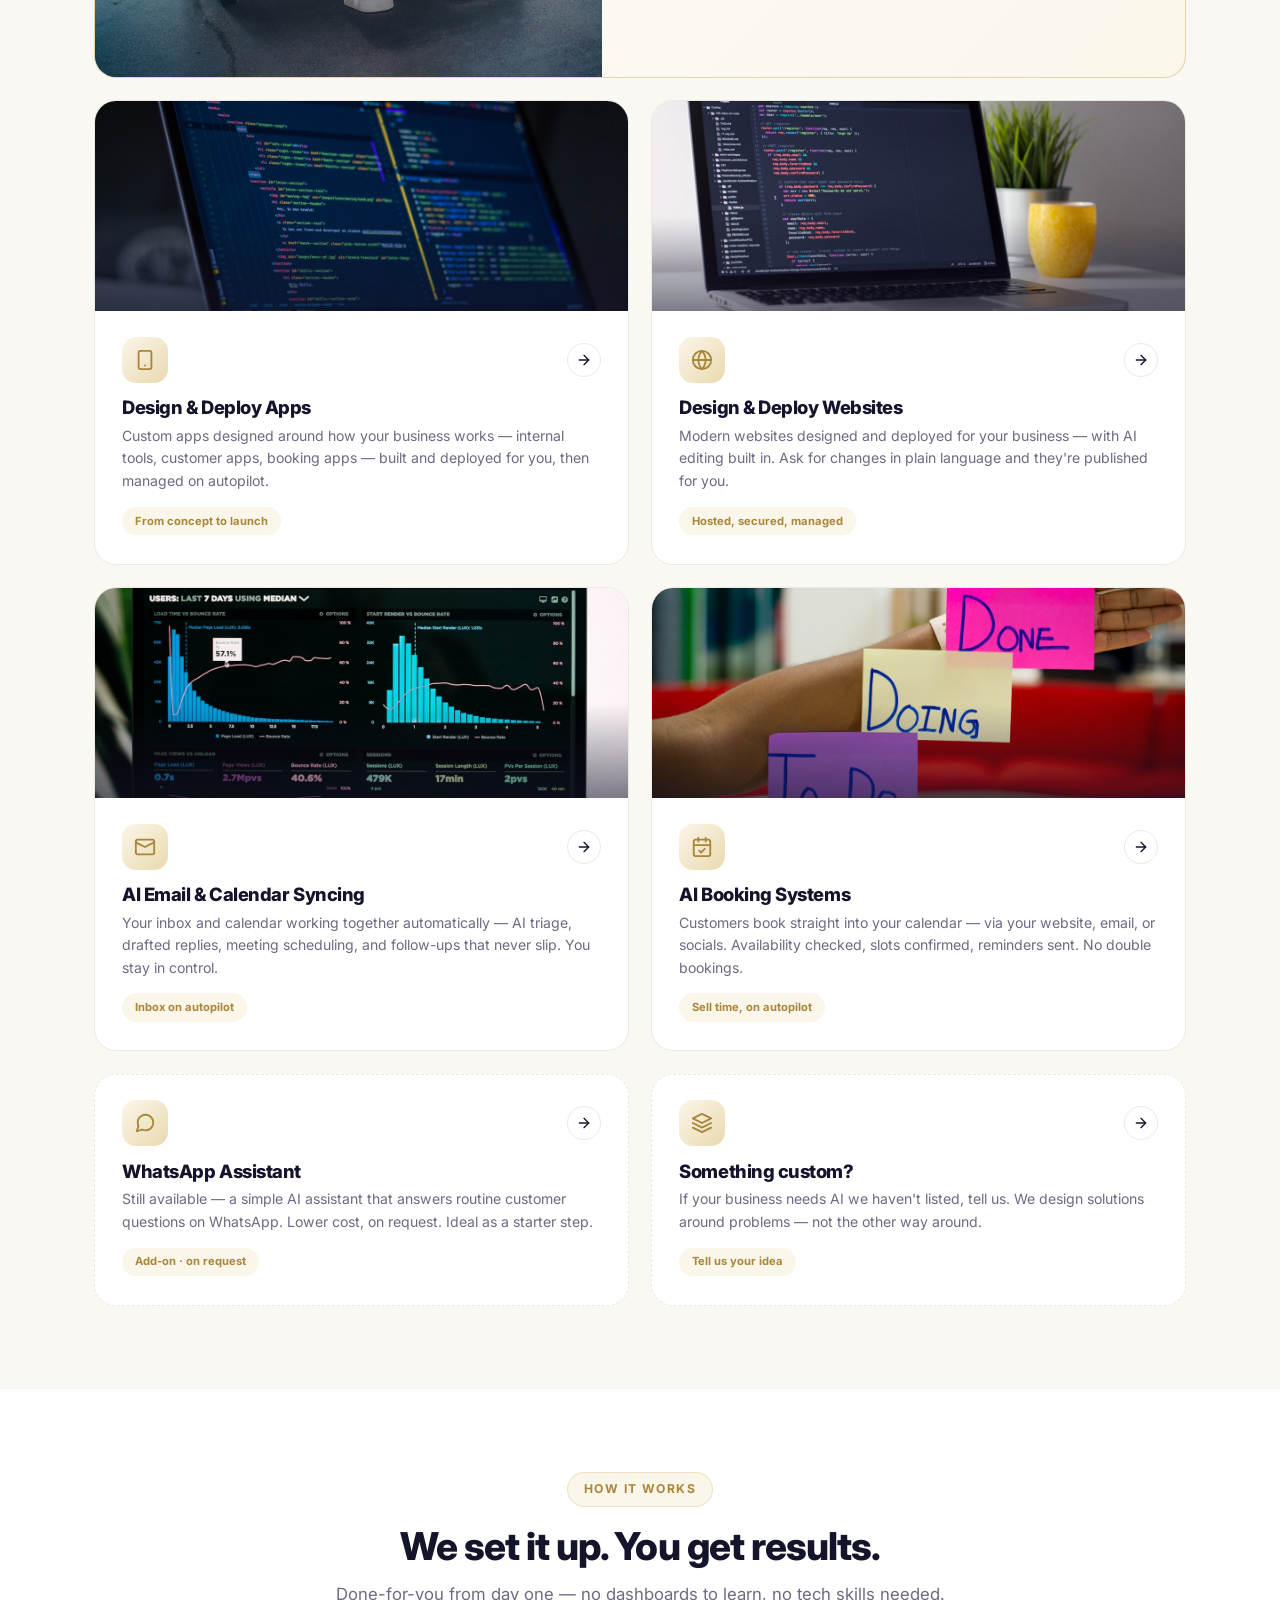
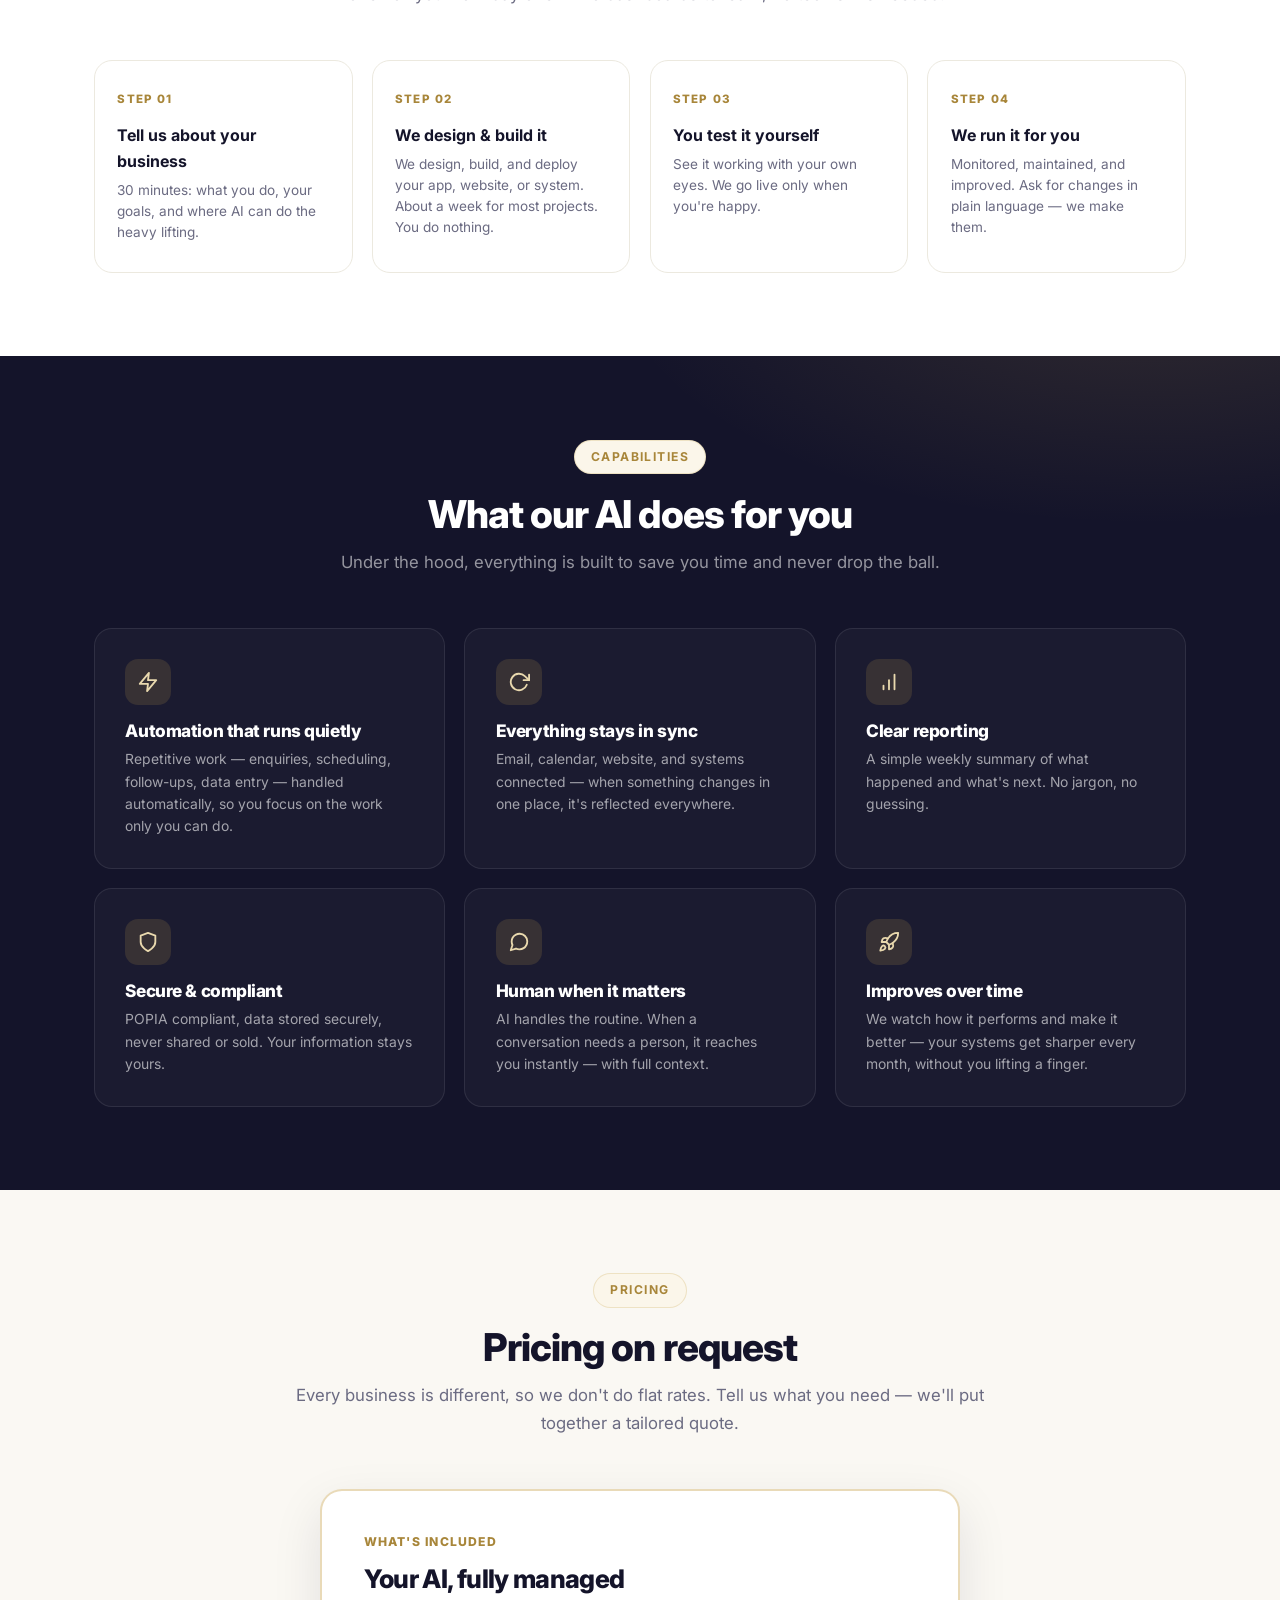
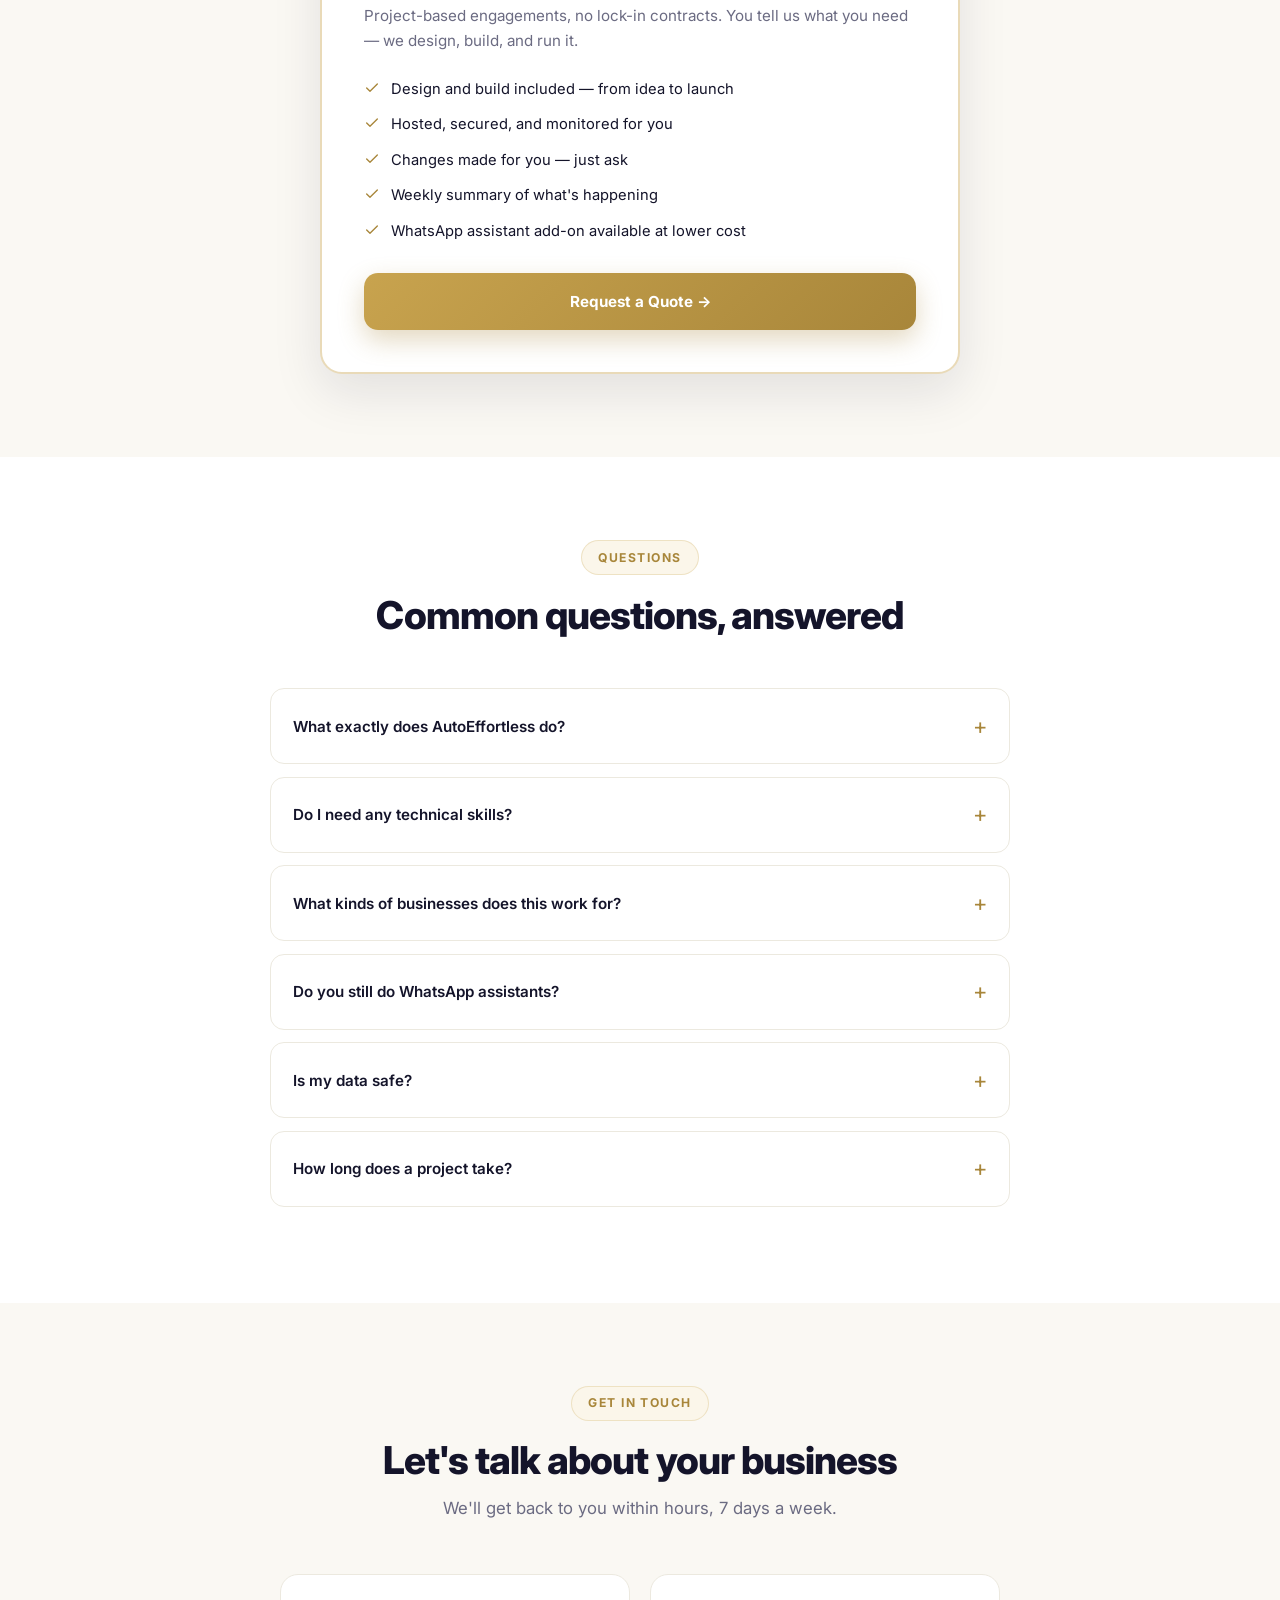
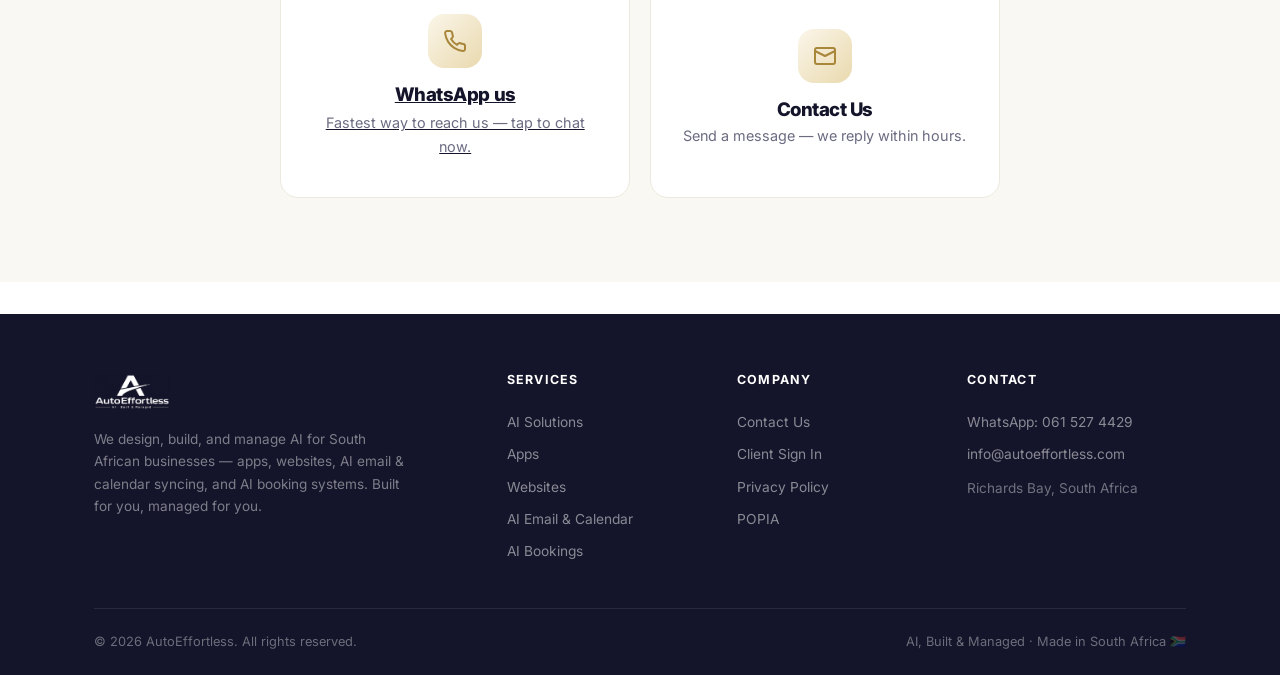
==== commit 9c64a7e4: "Advertise AI Solutions as flagship service: wide service card, hero chip, contact form option, foote" ====
--- a/index.html
+++ b/index.html
@@ -4,9 +4,9 @@
     <meta charset="UTF-8" />
     <meta name="viewport" content="width=device-width, initial-scale=1.0" />
     <title>AutoEffortless — AI, Built &amp; Managed For Your Business</title>
-    <meta name="description" content="AutoEffortless designs and deploys AI for South African businesses — apps, websites, AI email & calendar syncing, and AI booking systems. Built for you, managed for you. No tech skills needed." />
+    <meta name="description" content="AutoEffortless designs and deploys AI solutions for South African businesses — custom AI assistants, apps, websites, AI email & calendar syncing, and AI booking systems. Built for you, managed for you. No tech skills needed." />
     <meta property="og:title" content="AutoEffortless — AI, Built &amp; Managed For Your Business" />
-    <meta property="og:description" content="We design and deploy AI for your business — apps, websites, AI email & calendar syncing, and AI booking systems. Built for you, managed for you." />
+    <meta property="og:description" content="AI solutions for your business — custom assistants, apps, websites, AI email & calendar syncing, and AI booking systems. Built and managed for you." />
     <meta property="og:type" content="website" />
     <meta property="og:url" content="https://autoeffortless.com/" />
     <meta property="og:image" content="https://autoeffortless.com/og-image.png" />
@@ -146,6 +146,9 @@
         .svc .body p { font-size: 0.88rem; color: var(--muted); line-height: 1.6; }
         .svc .body .tag { display: inline-block; margin-top: 0.9rem; font-size: 0.7rem; font-weight: 700; color: var(--gold-deep); background: var(--gold-soft); padding: 0.3rem 0.8rem; border-radius: 20px; }
         .svc.addon { border-style: dashed; }
+        .svc.ai-solutions { grid-column: 1 / -1; display: grid; grid-template-columns: 1fr 1.15fr; align-items: stretch; background: linear-gradient(135deg, #fff, #fbf6ea); border-color: rgba(200,163,78,0.45); }
+        .svc.ai-solutions .imgwrap { height: auto; min-height: 250px; }
+        @media (max-width: 900px) { .svc.ai-solutions { grid-template-columns: 1fr; } .svc.ai-solutions .imgwrap { min-height: 190px; } }
         @media (max-width: 900px) { .svc-grid { grid-template-columns: 1fr; } }
 
         /* Steps */
@@ -298,6 +301,7 @@
                         <a href="#services" class="btn btn-ghost">See What We Build</a>
                     </div>
                     <div class="chips">
+                        <span>AI Solutions</span>
                         <span>Apps &amp; Websites</span>
                         <span>AI Email &amp; Calendar</span>
                         <span>AI Booking Systems</span>
@@ -327,6 +331,18 @@
                 <p>From idea to launch — we handle the design, the build, and the running of it.</p>
             </div>
             <div class="svc-grid">
+                <div class="svc ai-solutions reveal">
+                    <div class="imgwrap"><img src="/img/hero-ai.jpg" alt="AI Solutions" loading="lazy" /></div>
+                    <div class="body">
+                        <div class="icrow">
+                            <div class="iconbox"><svg class="ic"><use href="#i-bot"/></svg></div>
+                            <div class="arrow"><svg class="ic" style="width:16px;height:16px;"><use href="#i-arrow"/></svg></div>
+                        </div>
+                        <h3>AI Solutions</h3>
+                        <p>Custom AI built around how your business works — assistants that answer, automate, and sell for you. Chatbots, workflow automation, lead qualification, document handling — designed, deployed, and managed end to end.</p>
+                        <span class="tag">AI, built &amp; managed</span>
+                    </div>
+                </div>
                 <div class="svc reveal">
                     <div class="imgwrap"><img src="/img/apps.jpg" alt="Design and deploy apps" loading="lazy" /></div>
                     <div class="body">
@@ -577,6 +593,7 @@
                     <label for="cf-need">What do you need?</label>
                     <select id="cf-need" required>
                         <option value="" disabled selected>Choose one…</option>
+                        <option>AI Solutions</option>
                         <option>Custom App</option>
                         <option>Website Design &amp; Deployment</option>
                         <option>AI Email &amp; Calendar Syncing</option>
@@ -653,6 +670,7 @@
                 </div>
                 <div>
                     <h5>Services</h5>
+                    <a href="#services">AI Solutions</a>
                     <a href="#services">Apps</a>
                     <a href="#services">Websites</a>
                     <a href="#services">AI Email &amp; Calendar</a>
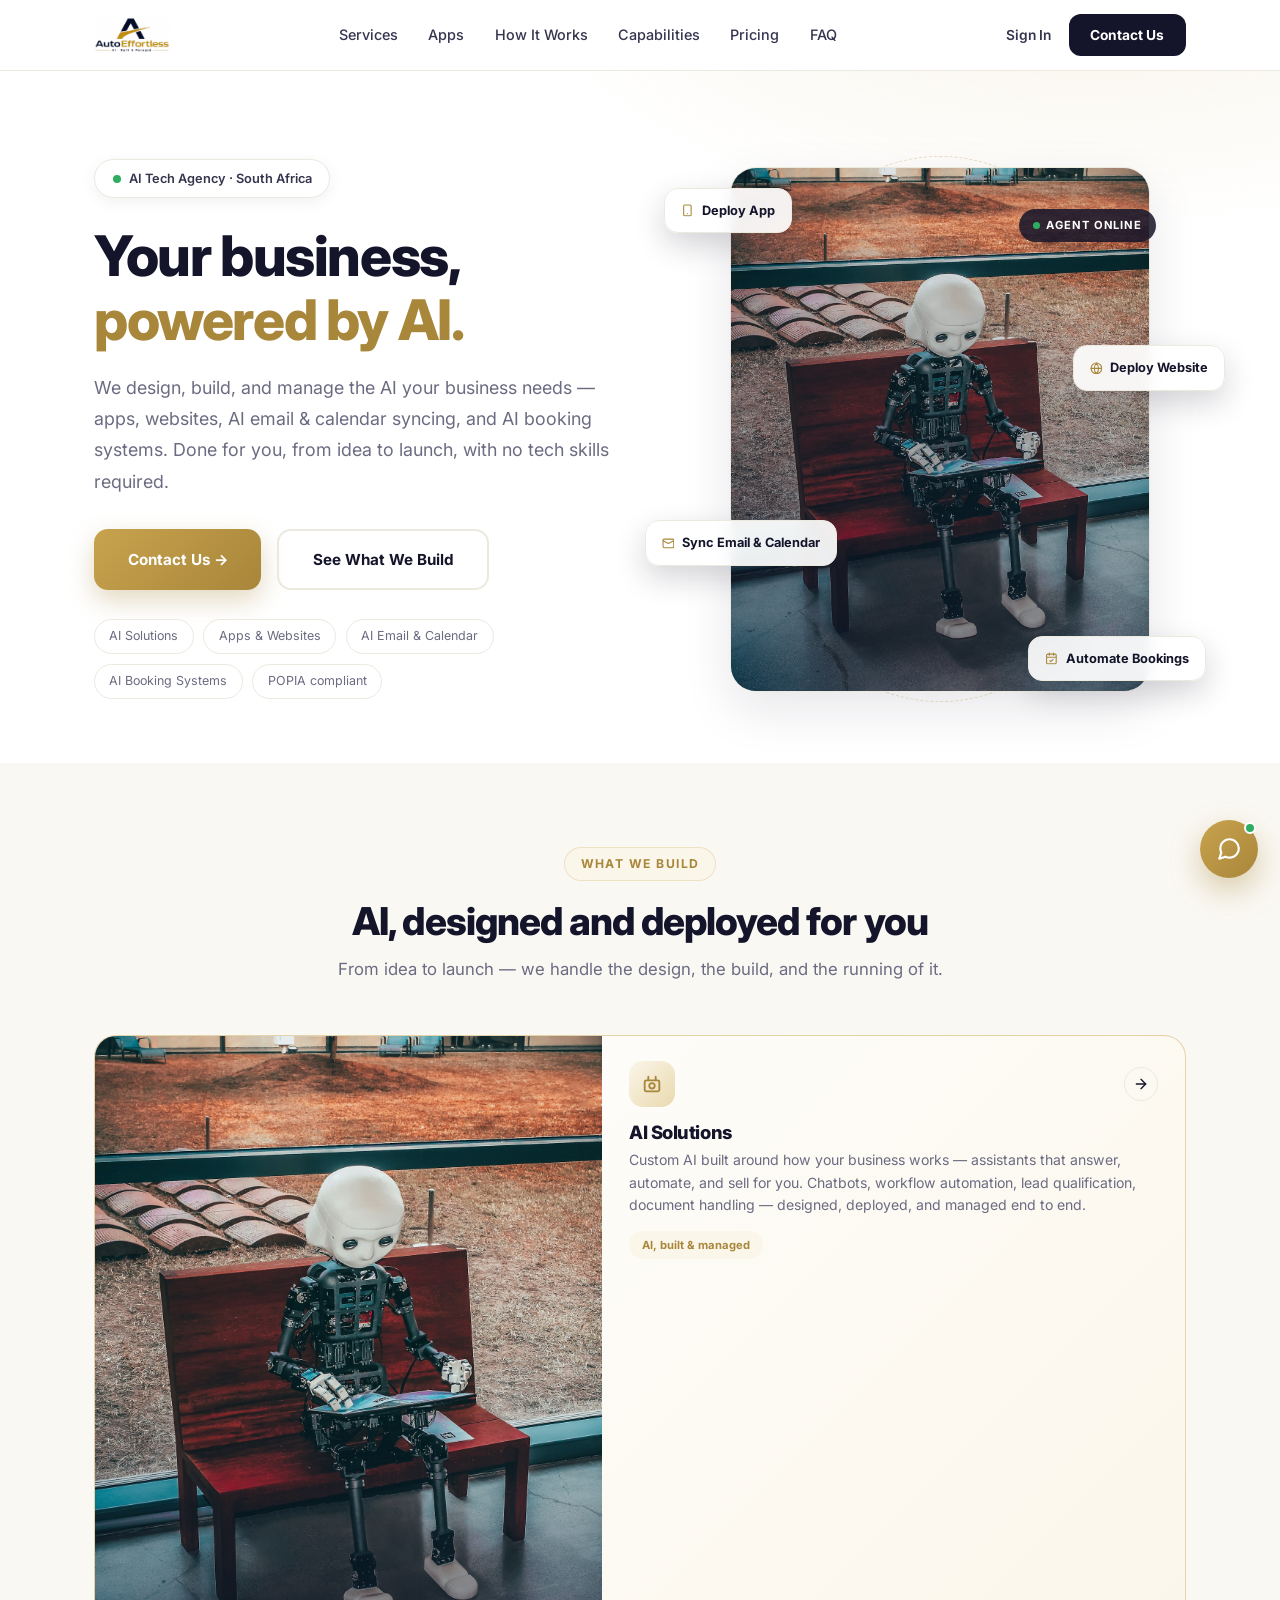
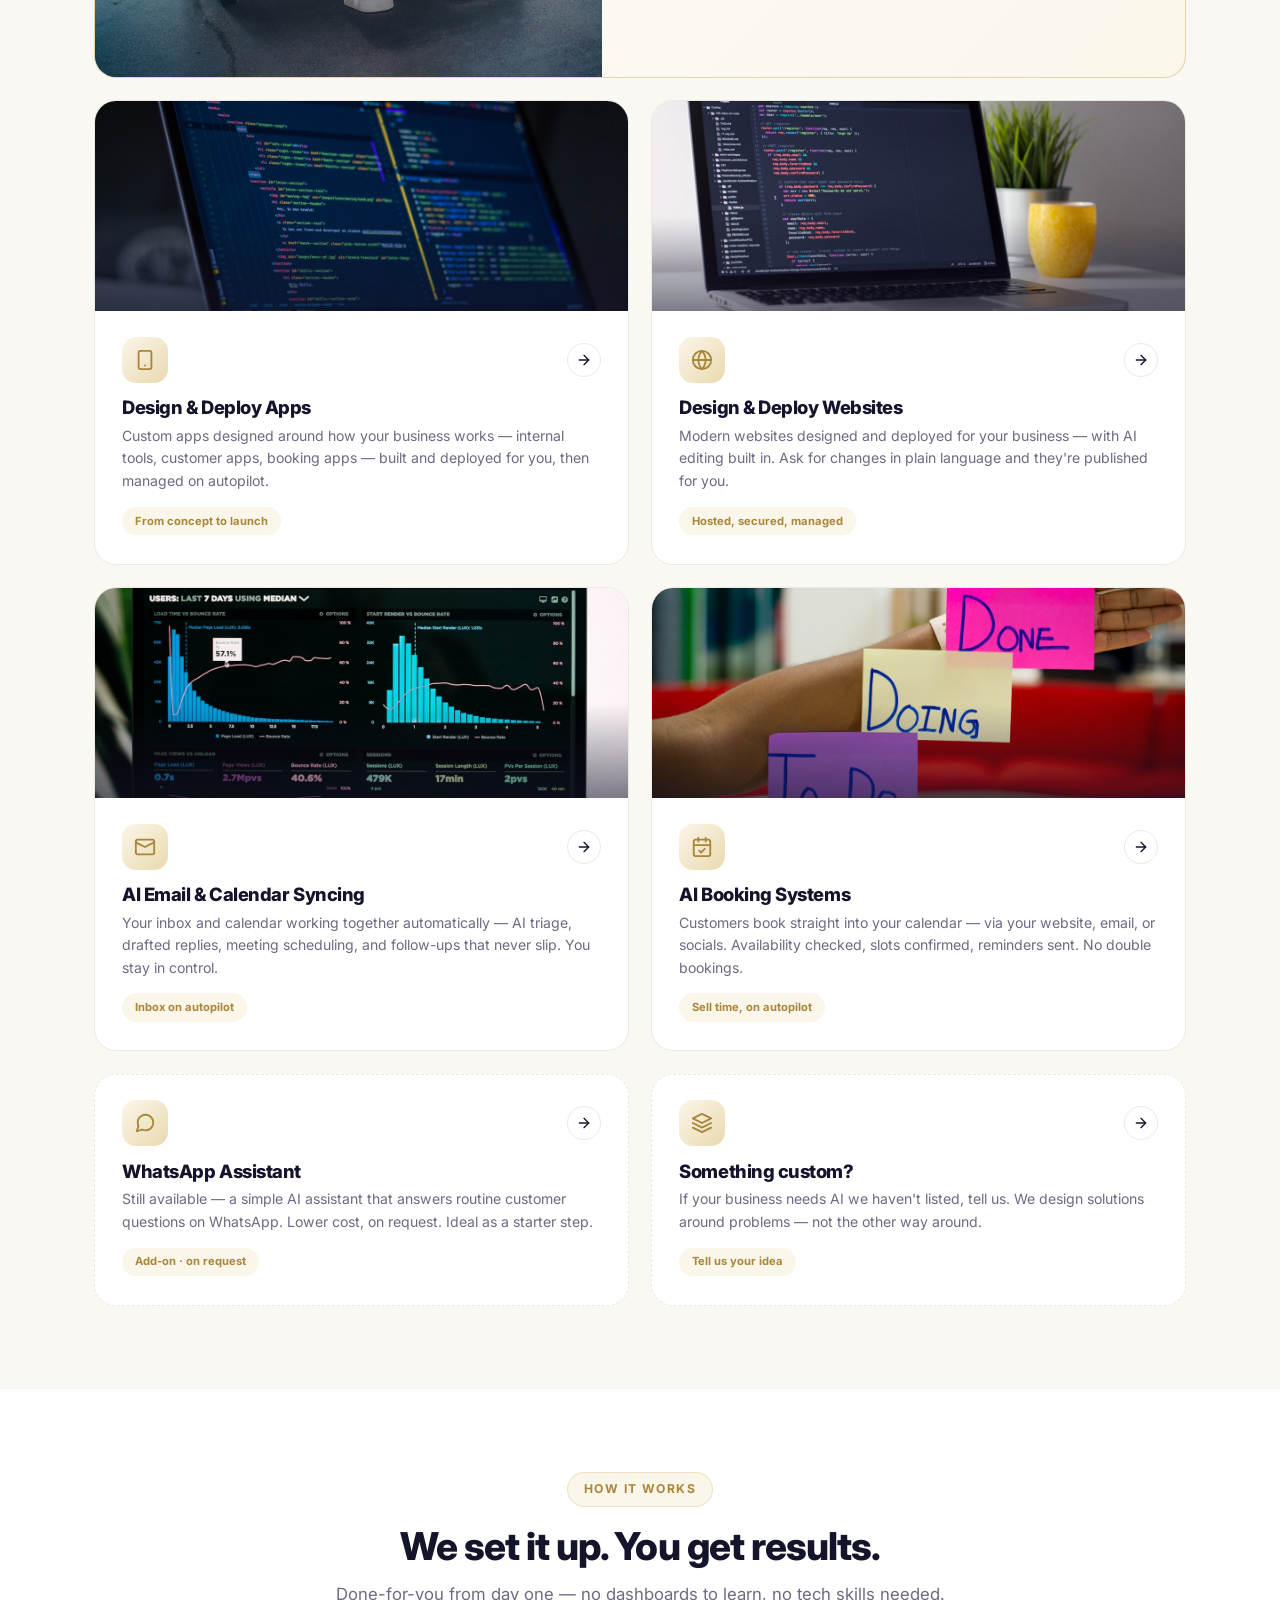
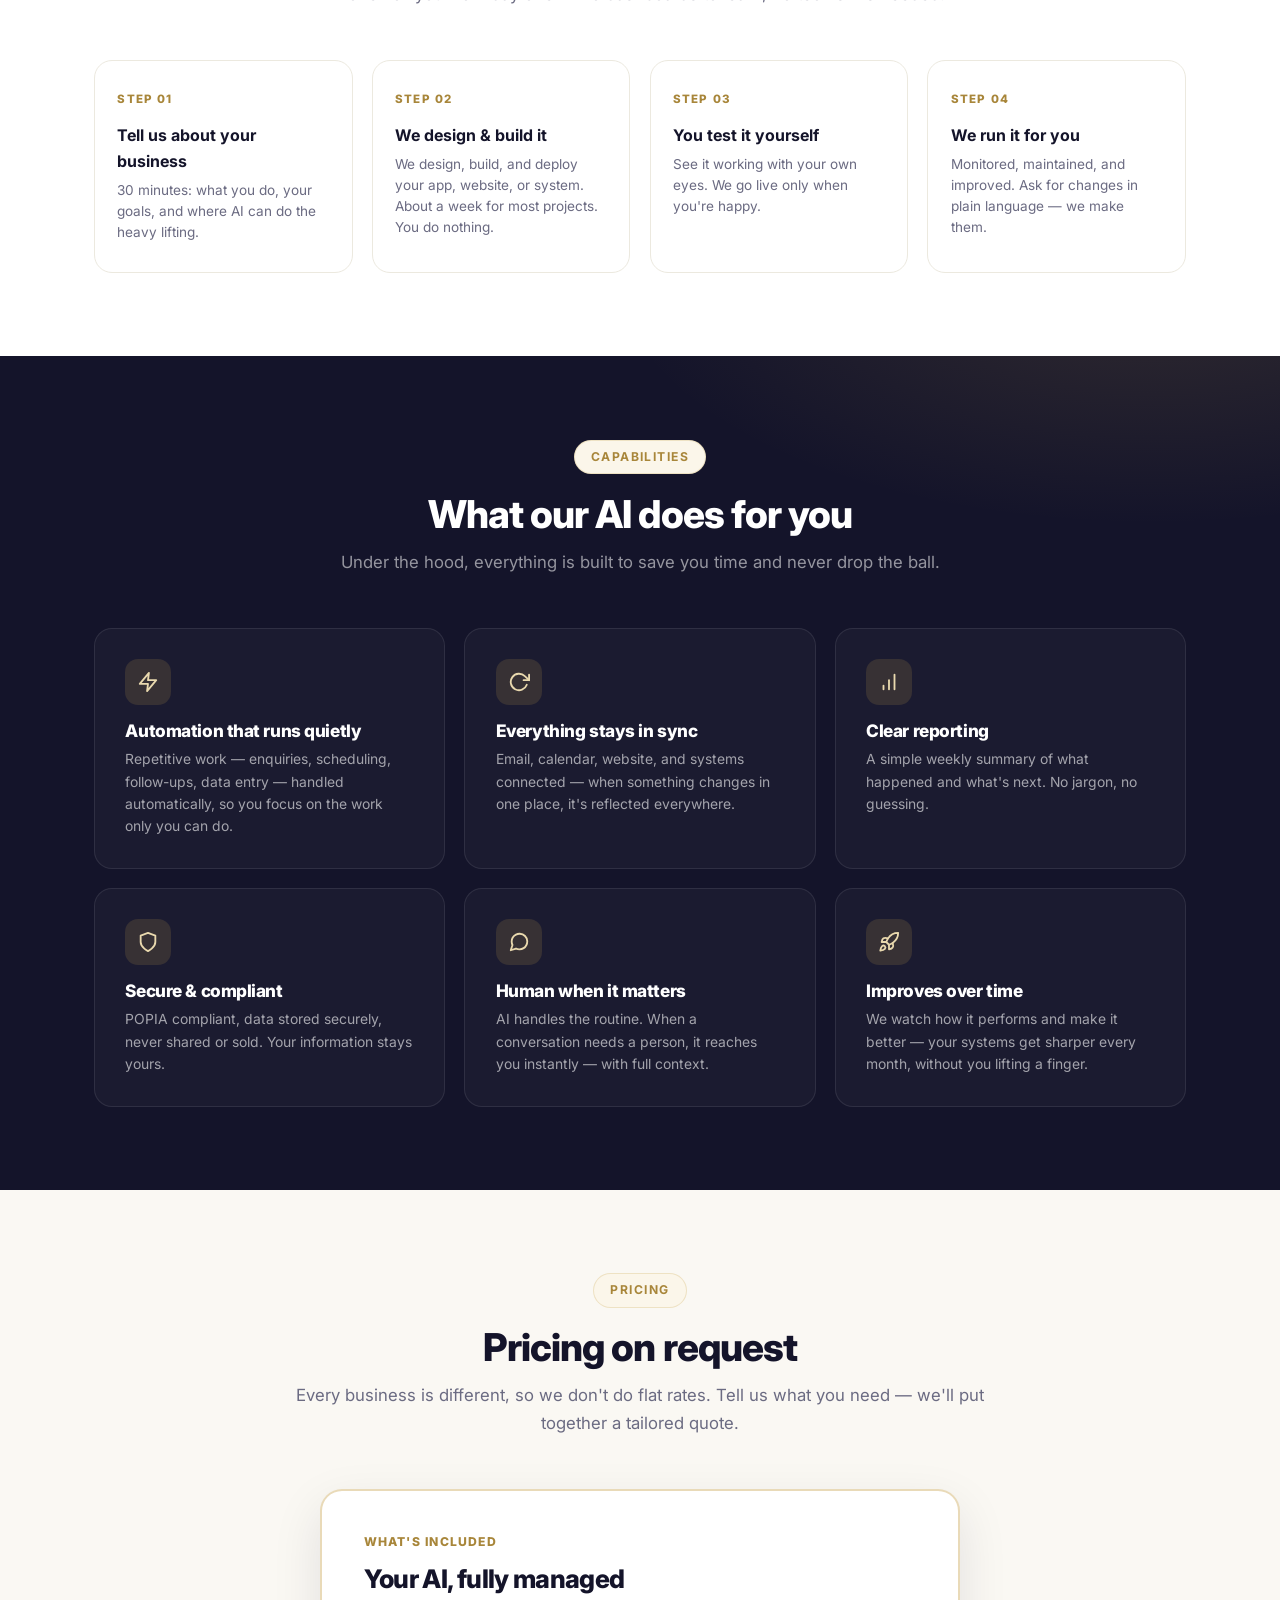
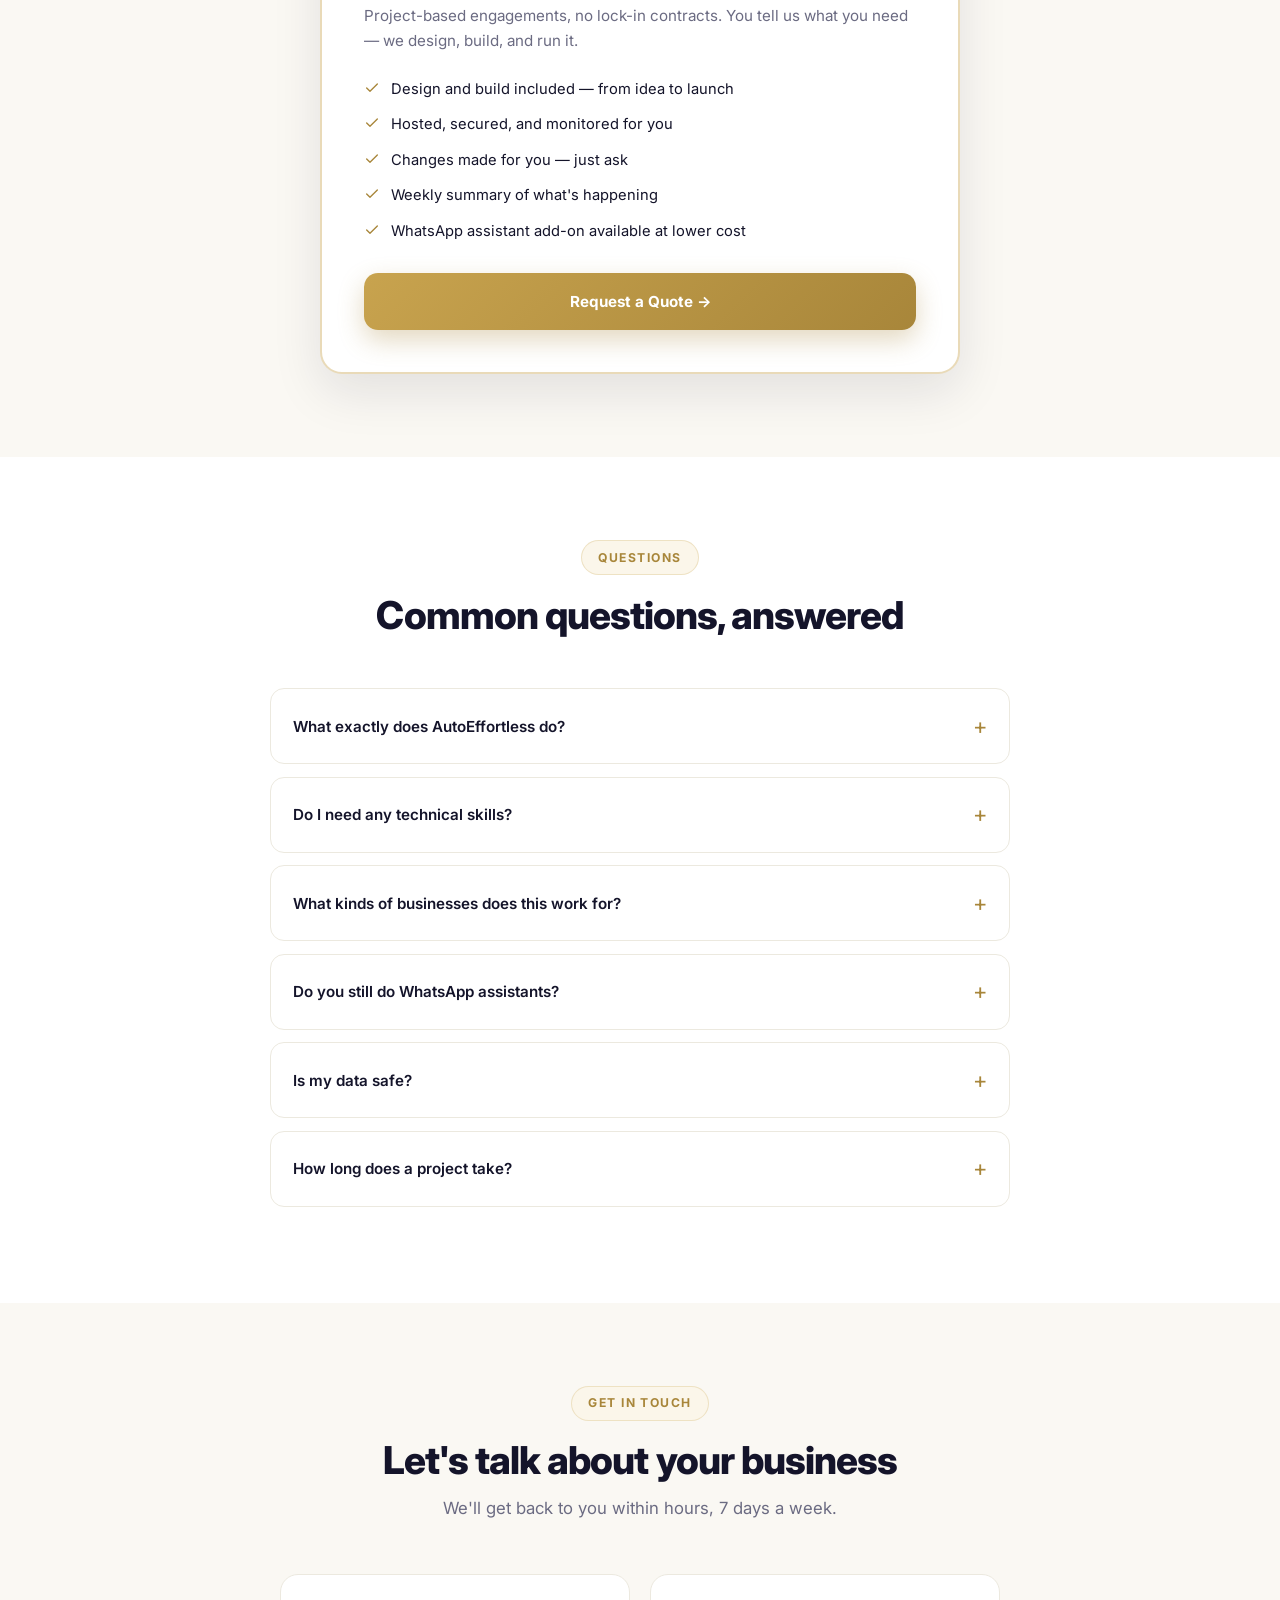
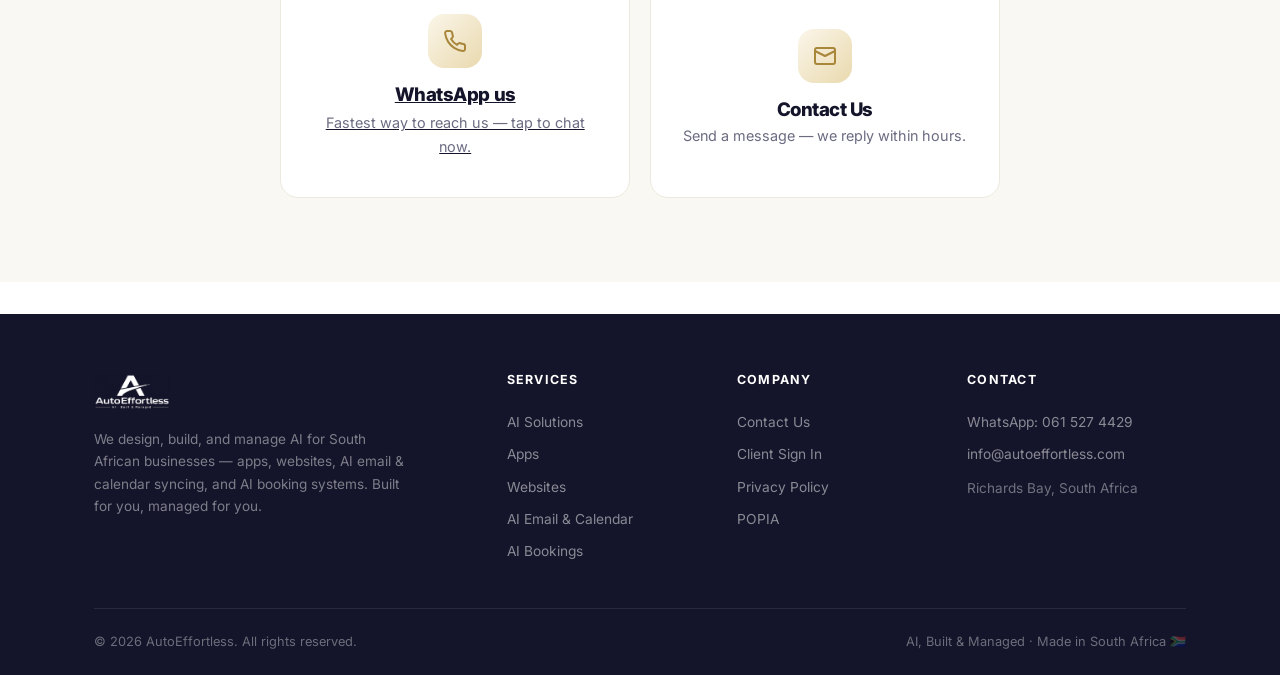
==== commit 27aa915f: "Add Apps link to main nav" ====
--- a/index.html
+++ b/index.html
@@ -276,6 +276,7 @@
             <a href="/" class="logo"><img src="/logo-main.png" alt="AutoEffortless" /></a>
             <div class="links">
                 <a href="#services">Services</a>
+                <a href="/apps">Apps</a>
                 <a href="#how">How It Works</a>
                 <a href="#features">Capabilities</a>
                 <a href="#pricing">Pricing</a>
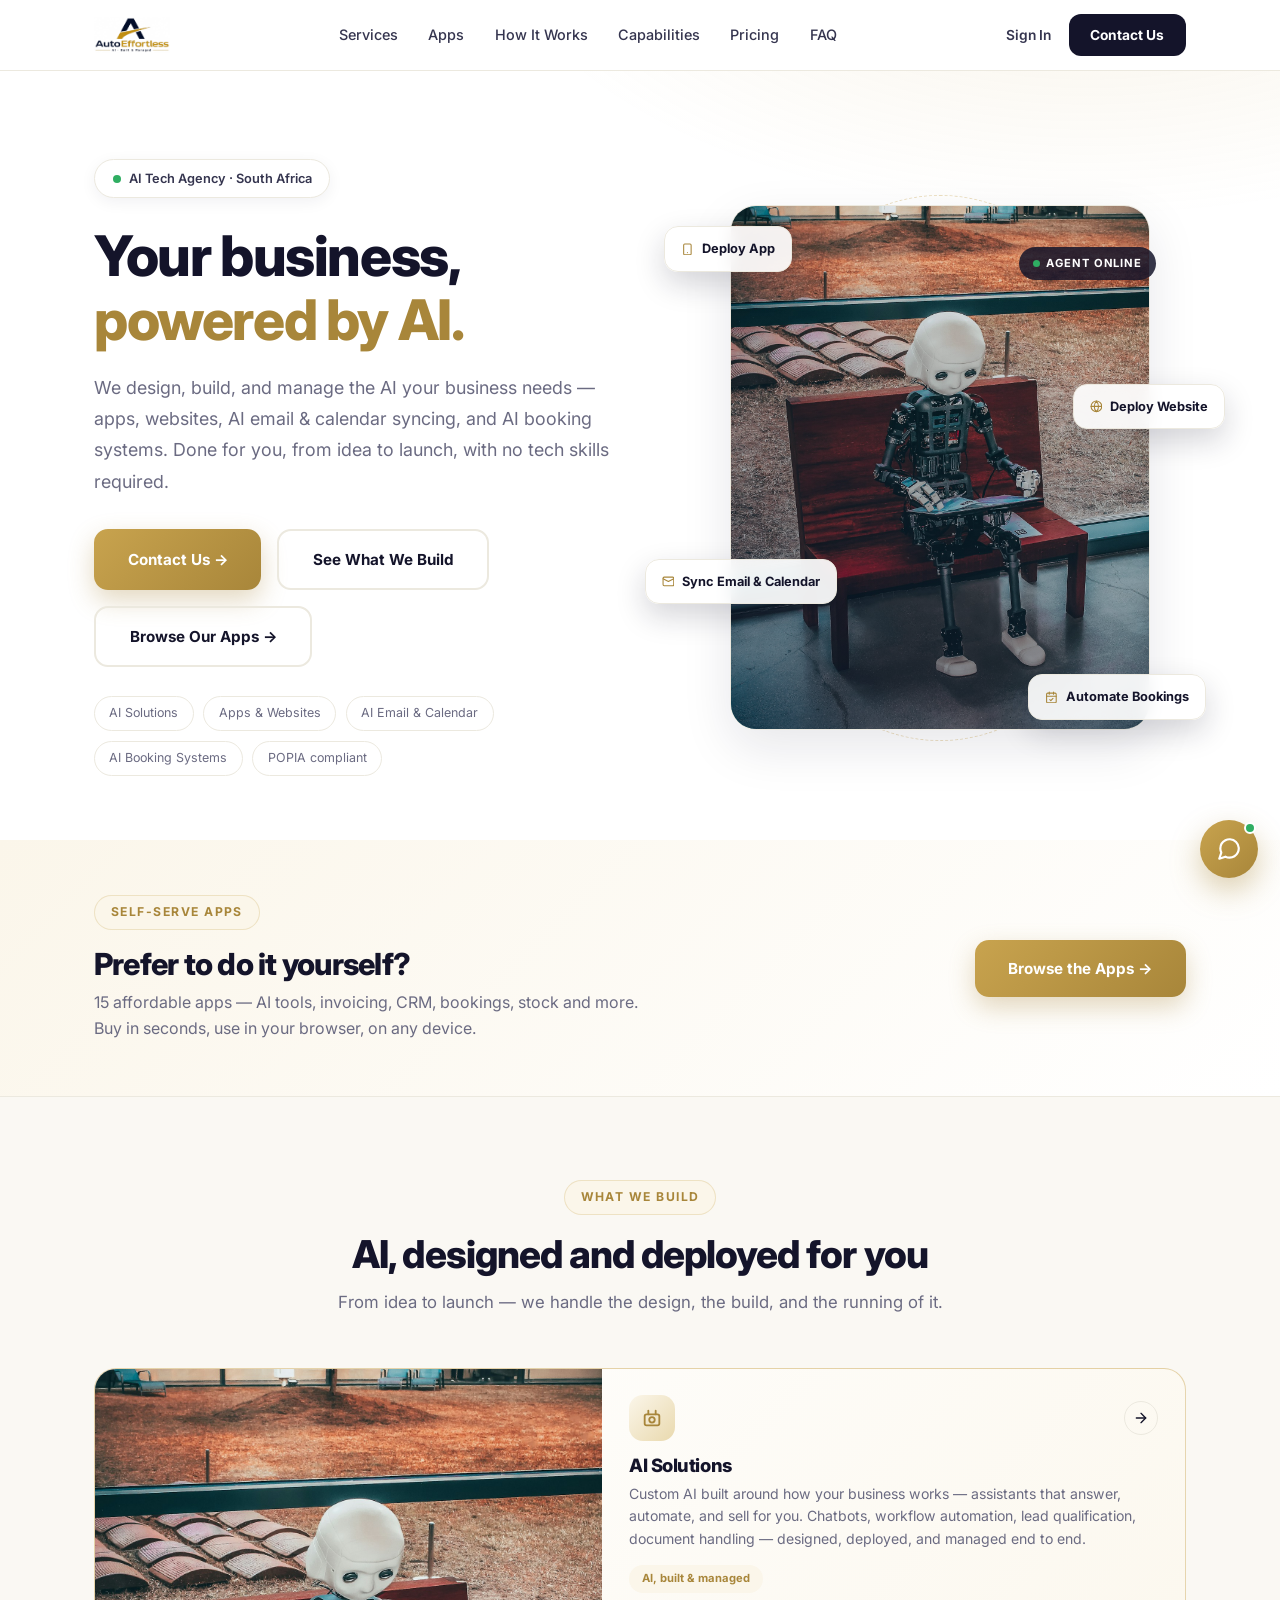
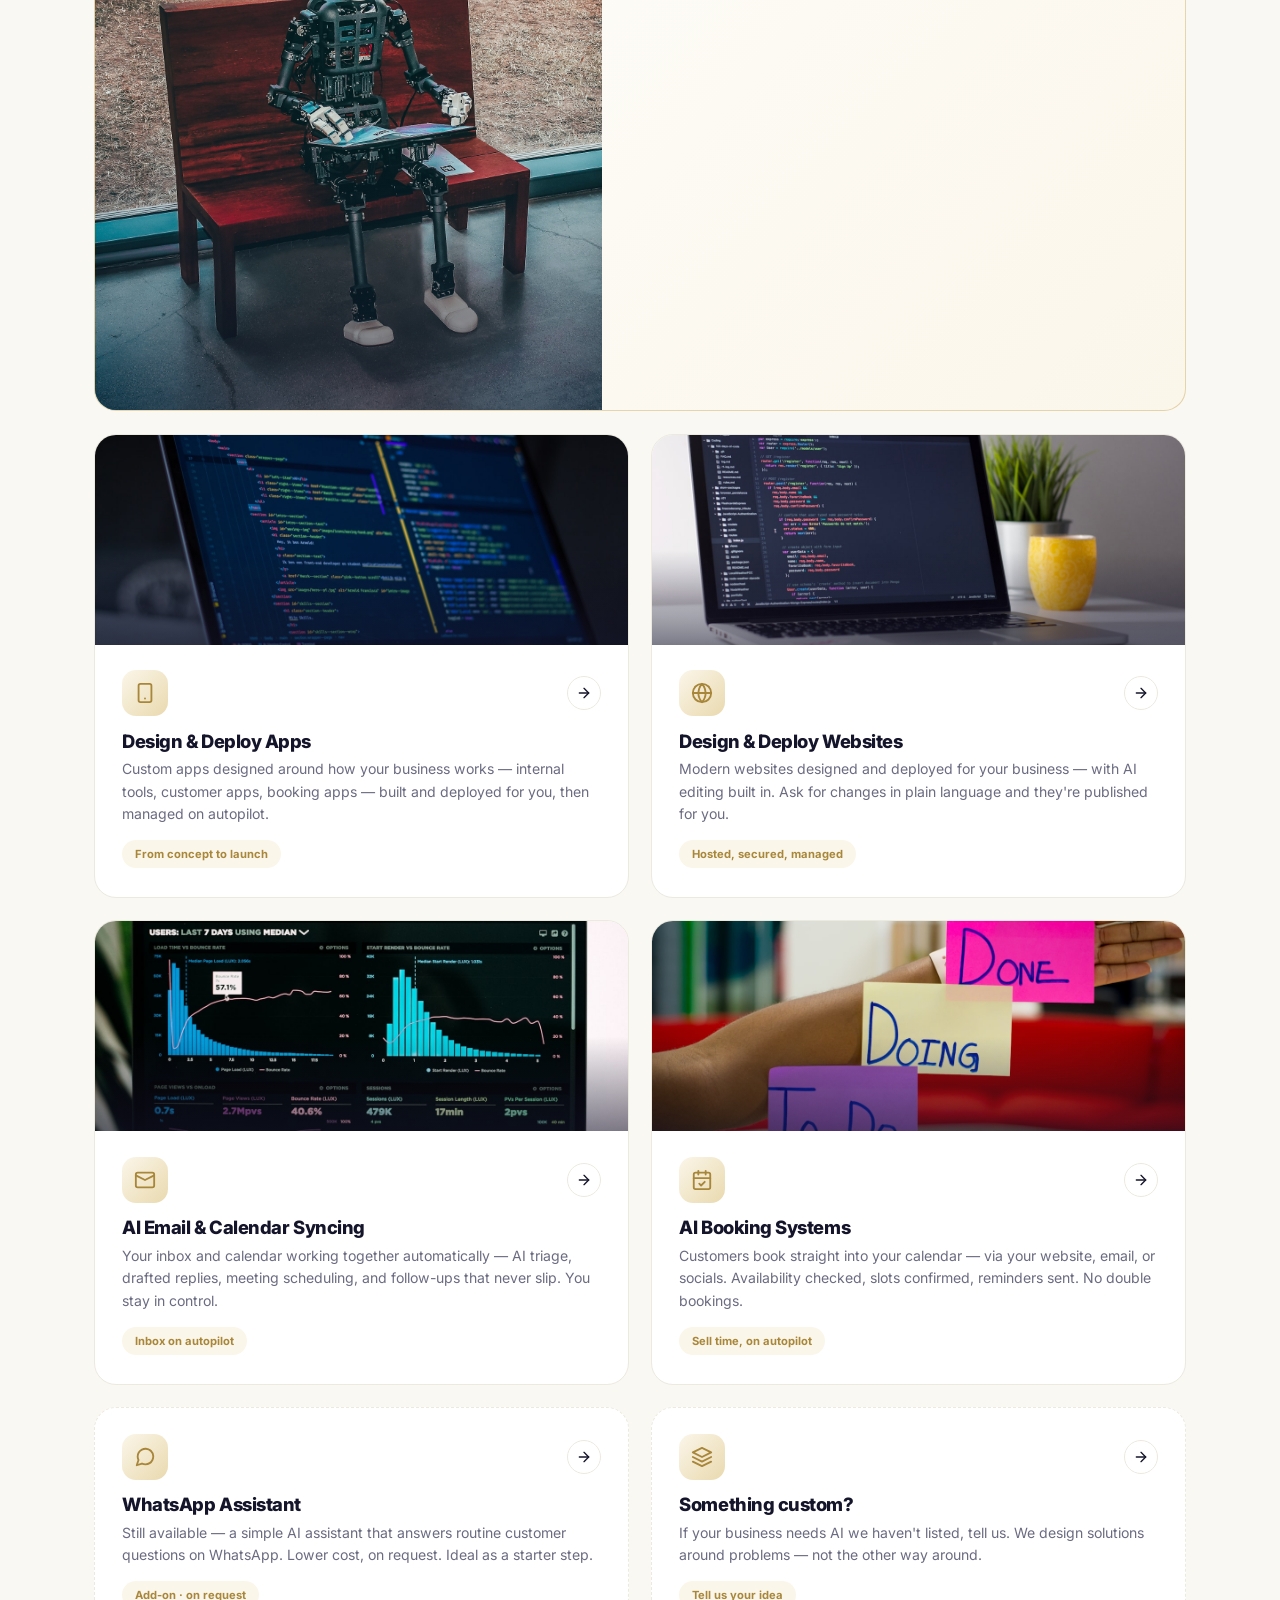
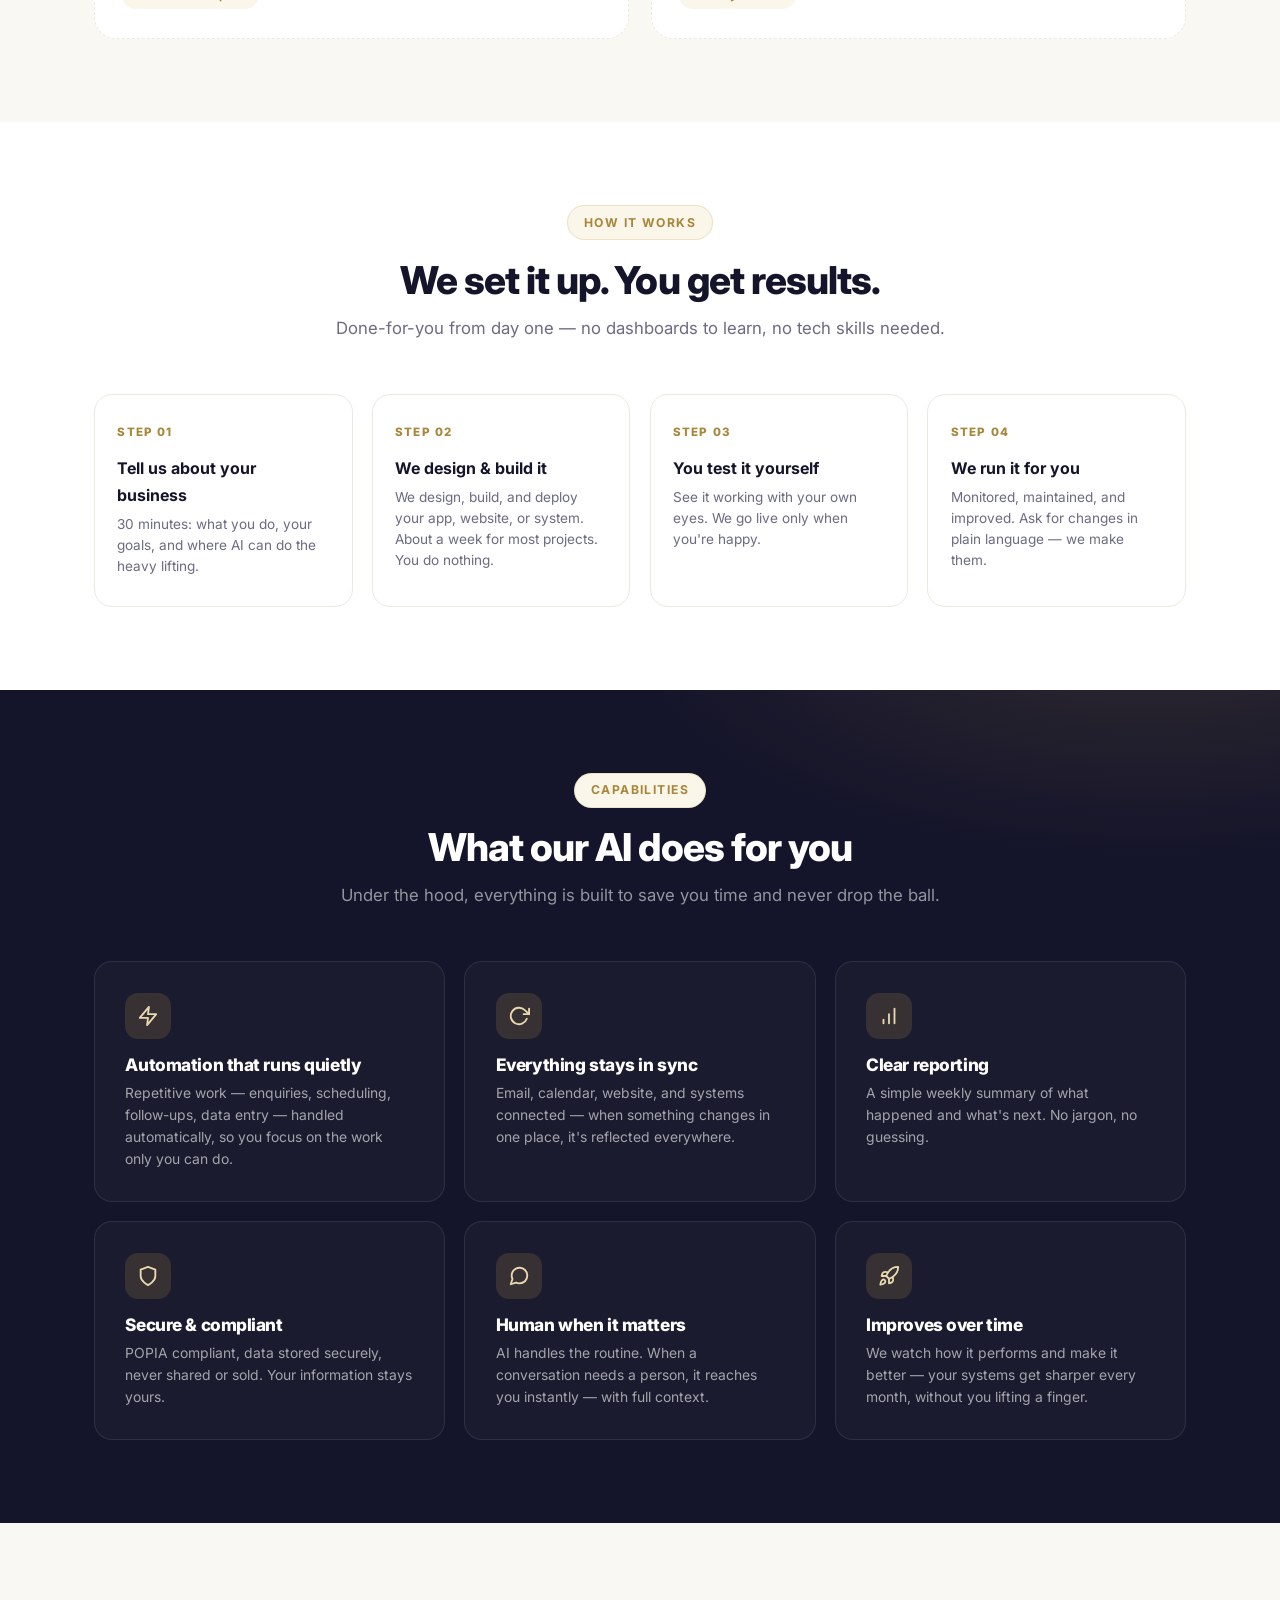
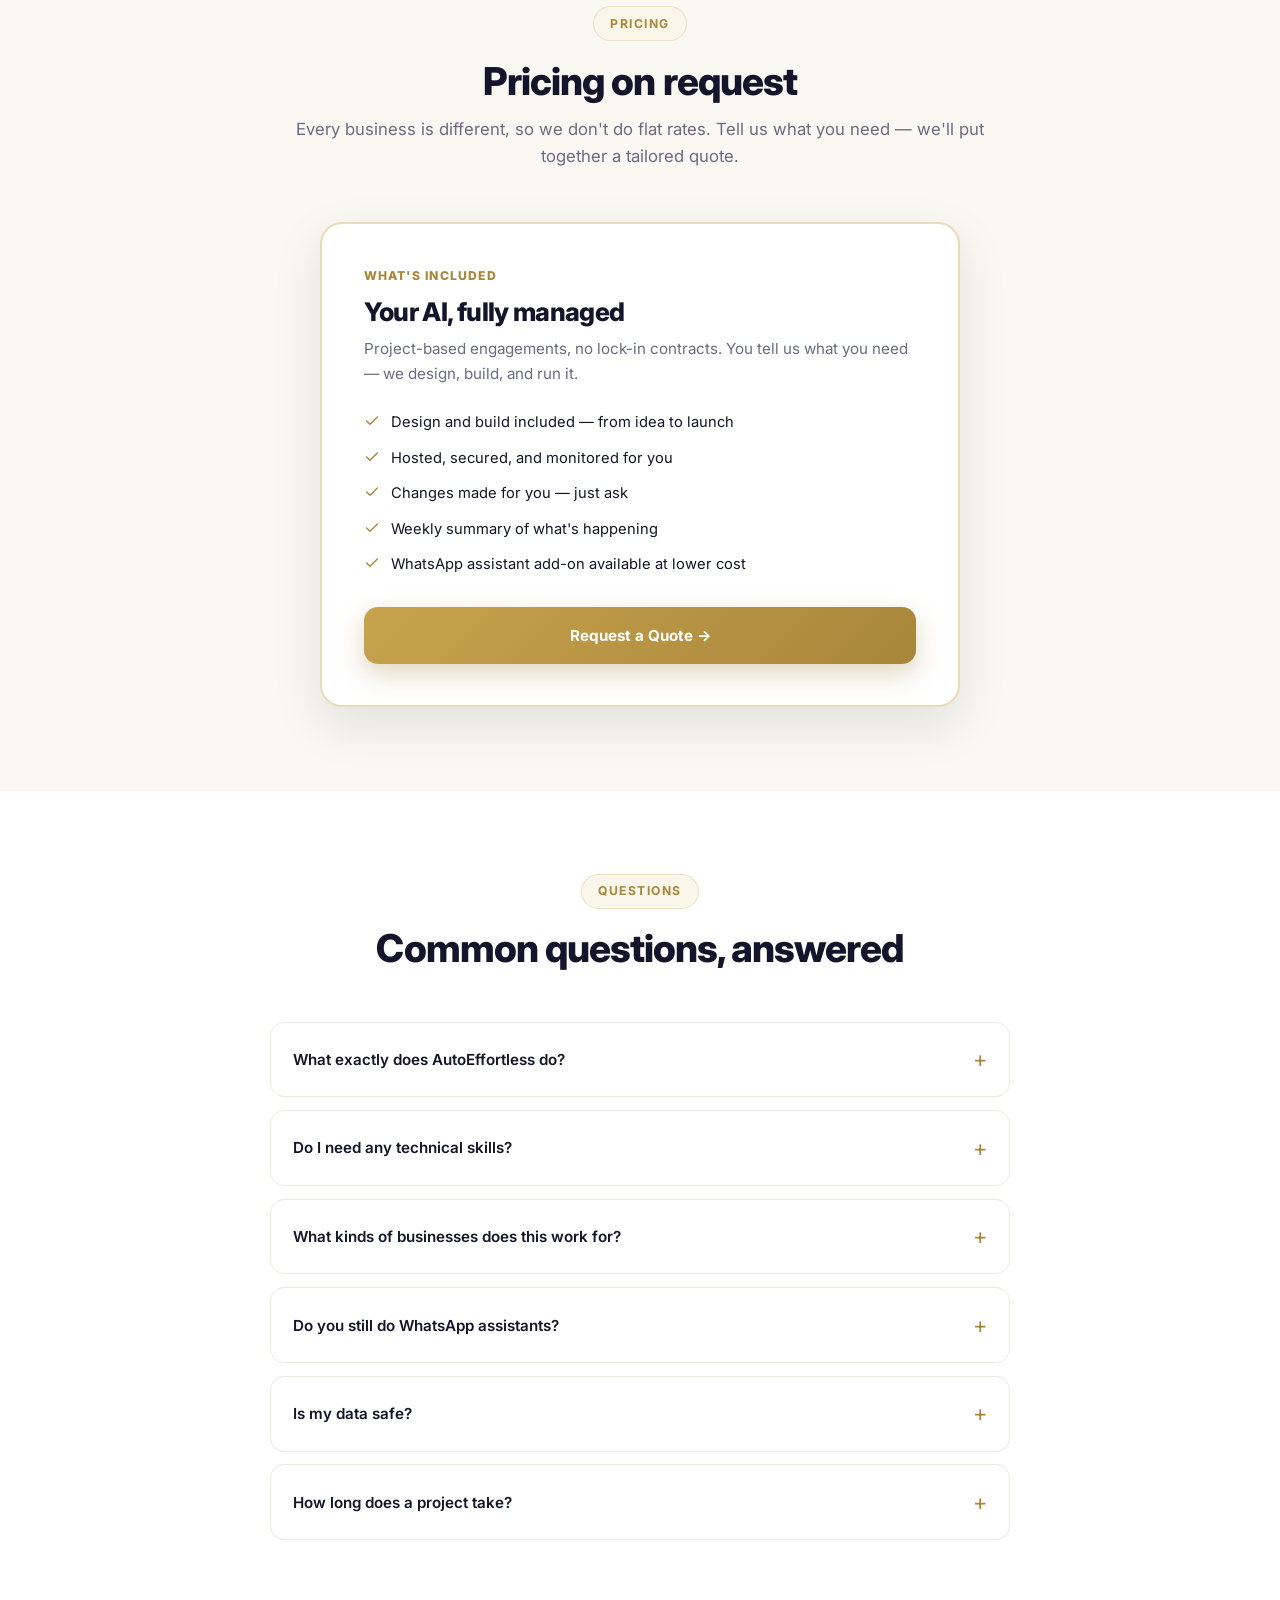
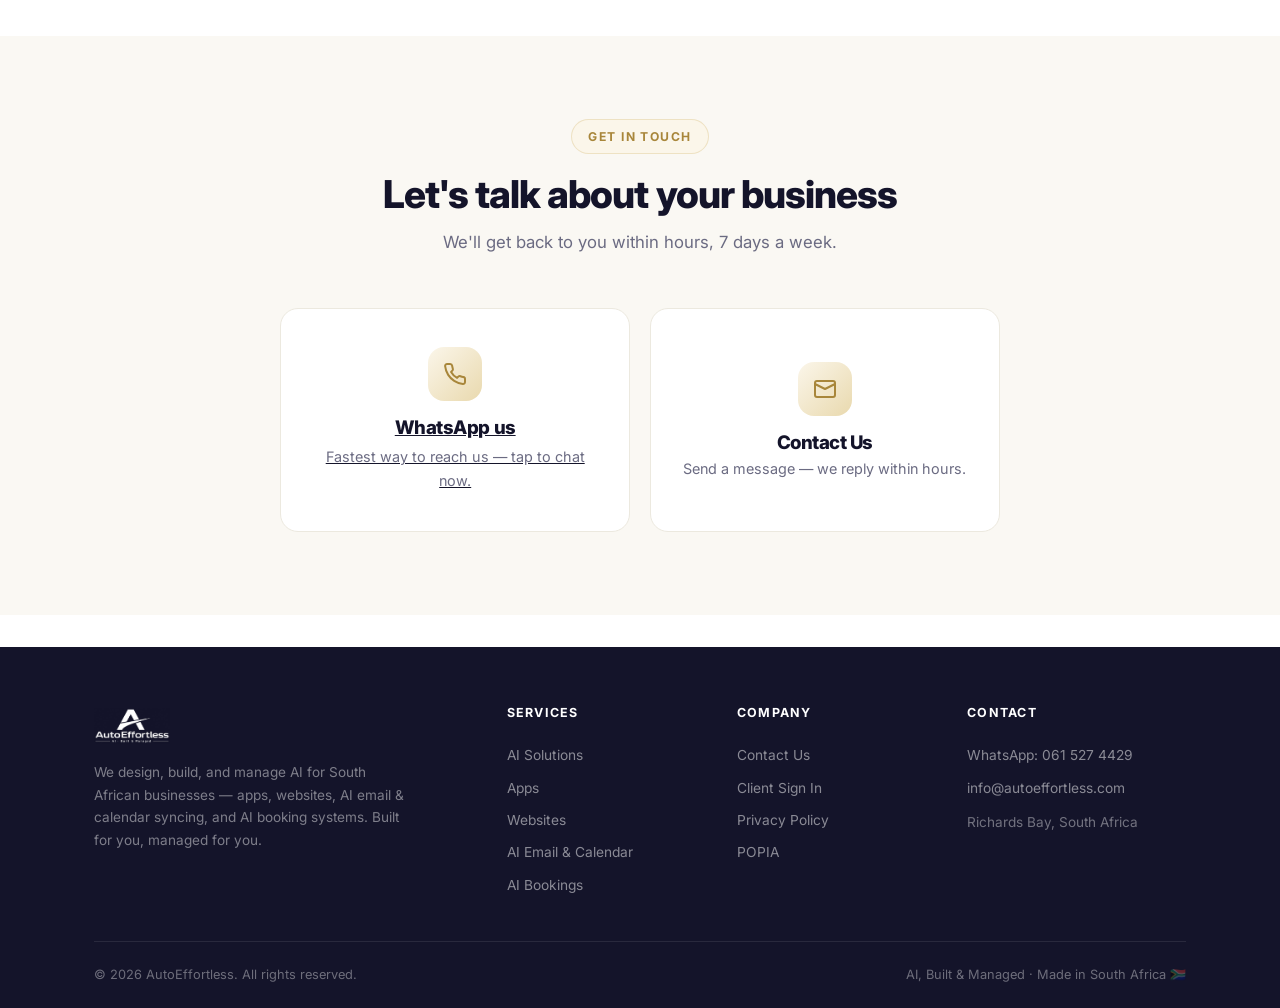
==== commit 7b83bcd4: "Navigation: mobile burger menu, hero Apps CTA, app store teaser band" ====
--- a/index.html
+++ b/index.html
@@ -96,6 +96,22 @@
         nav .btn-nav:hover { background: var(--gold-deep); transform: translateY(-1px); }
         @media (max-width: 900px) { nav .links { display: none; } }
 
+        /* Mobile burger menu */
+        .burger { display: none; flex-direction: column; gap: 5px; background: none; border: none; cursor: pointer; padding: 8px; }
+        .burger span { width: 22px; height: 2px; background: var(--ink); border-radius: 2px; }
+        @media (max-width: 900px) {
+            .burger { display: flex; }
+            nav .links { position: absolute; top: 70px; left: 0; right: 0; background: #fff; flex-direction: column; align-items: flex-start; padding: 1.2rem 24px 1.6rem; gap: 1.15rem; border-bottom: 1px solid var(--line); box-shadow: 0 18px 30px rgba(23,23,46,0.08); z-index: 99; }
+            nav .links.open { display: flex; }
+        }
+
+        /* App store teaser */
+        .apps-teaser { padding: 3.4rem 0; background: linear-gradient(135deg, var(--gold-soft), #fff); border-bottom: 1px solid var(--line); }
+        .apps-teaser-inner { display: flex; align-items: center; justify-content: space-between; gap: 2rem; flex-wrap: wrap; }
+        .apps-teaser h2 { font-size: clamp(1.4rem, 2.6vw, 1.9rem); margin-bottom: 0.4rem; }
+        .apps-teaser p { color: var(--muted); max-width: 560px; margin: 0; }
+        .apps-teaser .btn { flex-shrink: 0; }
+
         /* Hero */
         .hero { padding: 5.5rem 0 4rem; position: relative; overflow: hidden; background: radial-gradient(1000px 500px at 85% -20%, rgba(200,163,78,0.14), transparent 60%), var(--white); }
         .hero .grid { display: grid; grid-template-columns: 1.05fr 0.95fr; gap: 3.5rem; align-items: center; }
@@ -274,7 +290,7 @@
     <nav>
         <div class="container">
             <a href="/" class="logo"><img src="/logo-main.png" alt="AutoEffortless" /></a>
-            <div class="links">
+            <div class="links" id="navLinks">
                 <a href="#services">Services</a>
                 <a href="/apps">Apps</a>
                 <a href="#how">How It Works</a>
@@ -286,8 +302,10 @@
                 <a href="https://app.autoeffortless.com/signin" style="font-size:0.86rem;font-weight:600;color:var(--ink-2);text-decoration:none;">Sign In</a>
                 <a href="#" class="btn-nav" onclick="openContactModal(); return false;">Contact Us</a>
             </div>
+            <button class="burger" id="navBurger" aria-label="Menu" onclick="toggleNav()"><span></span><span></span><span></span></button>
         </div>
     </nav>
+    <script>function toggleNav(){document.getElementById('navLinks').classList.toggle('open');}</script>
 
     <!-- Hero -->
     <section class="hero">
@@ -300,6 +318,7 @@
                     <div class="buttons">
                         <a href="#" class="btn btn-gold" onclick="openContactModal(); window.AETrack && AETrack('hero-demo'); return false;">Contact Us →</a>
                         <a href="#services" class="btn btn-ghost">See What We Build</a>
+                        <a href="/apps" class="btn btn-ghost" onclick="window.AETrack && AETrack('hero-apps'); return true;">Browse Our Apps →</a>
                     </div>
                     <div class="chips">
                         <span>AI Solutions</span>
@@ -320,6 +339,18 @@
                     <div class="pill p4"><svg class="ic"><use href="#i-calendar-check"/></svg> Automate Bookings</div>
                 </div>
             </div>
+        </div>
+    </section>
+
+    <!-- App store teaser -->
+    <section class="apps-teaser">
+        <div class="container apps-teaser-inner">
+            <div>
+                <span class="eyebrow">Self-Serve Apps</span>
+                <h2>Prefer to do it yourself?</h2>
+                <p>15 affordable apps — AI tools, invoicing, CRM, bookings, stock and more. Buy in seconds, use in your browser, on any device.</p>
+            </div>
+            <a href="/apps" class="btn btn-gold" onclick="window.AETrack && AETrack('teaser-apps'); return true;">Browse the Apps →</a>
         </div>
     </section>
 
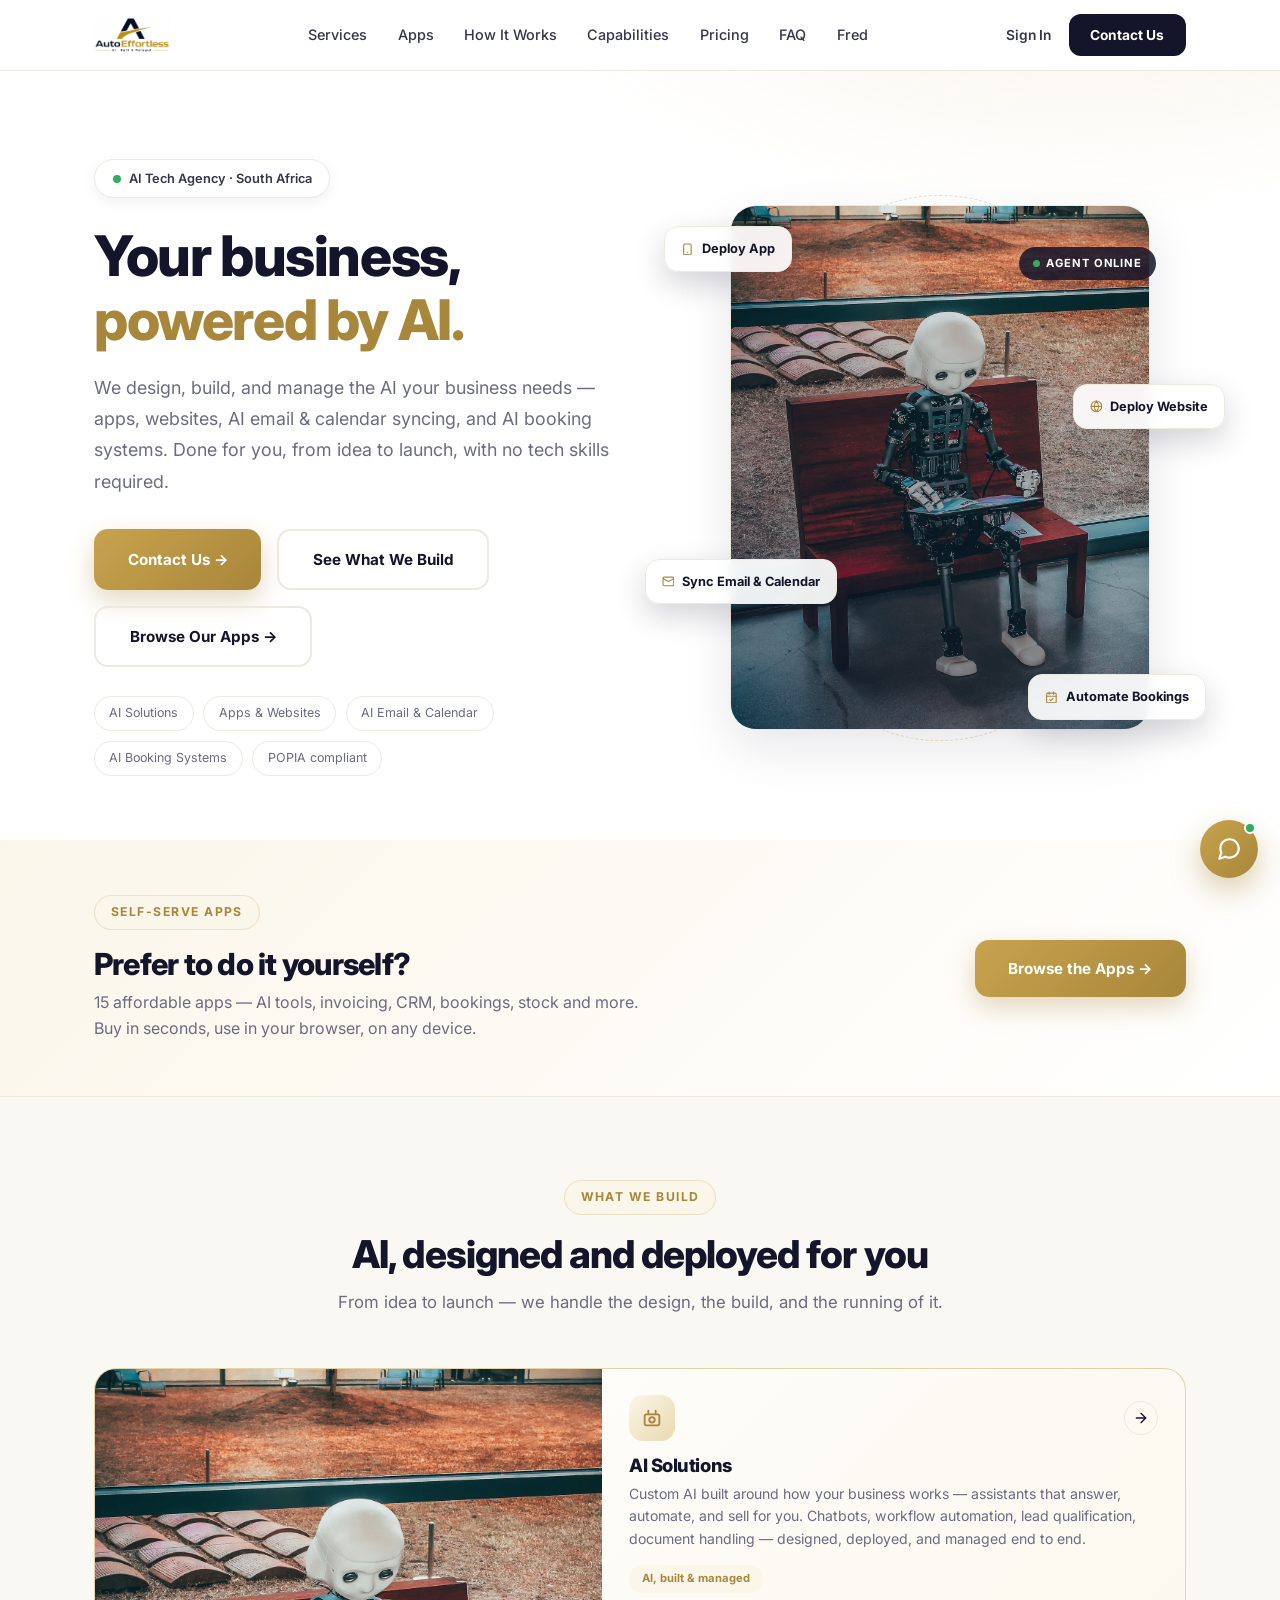
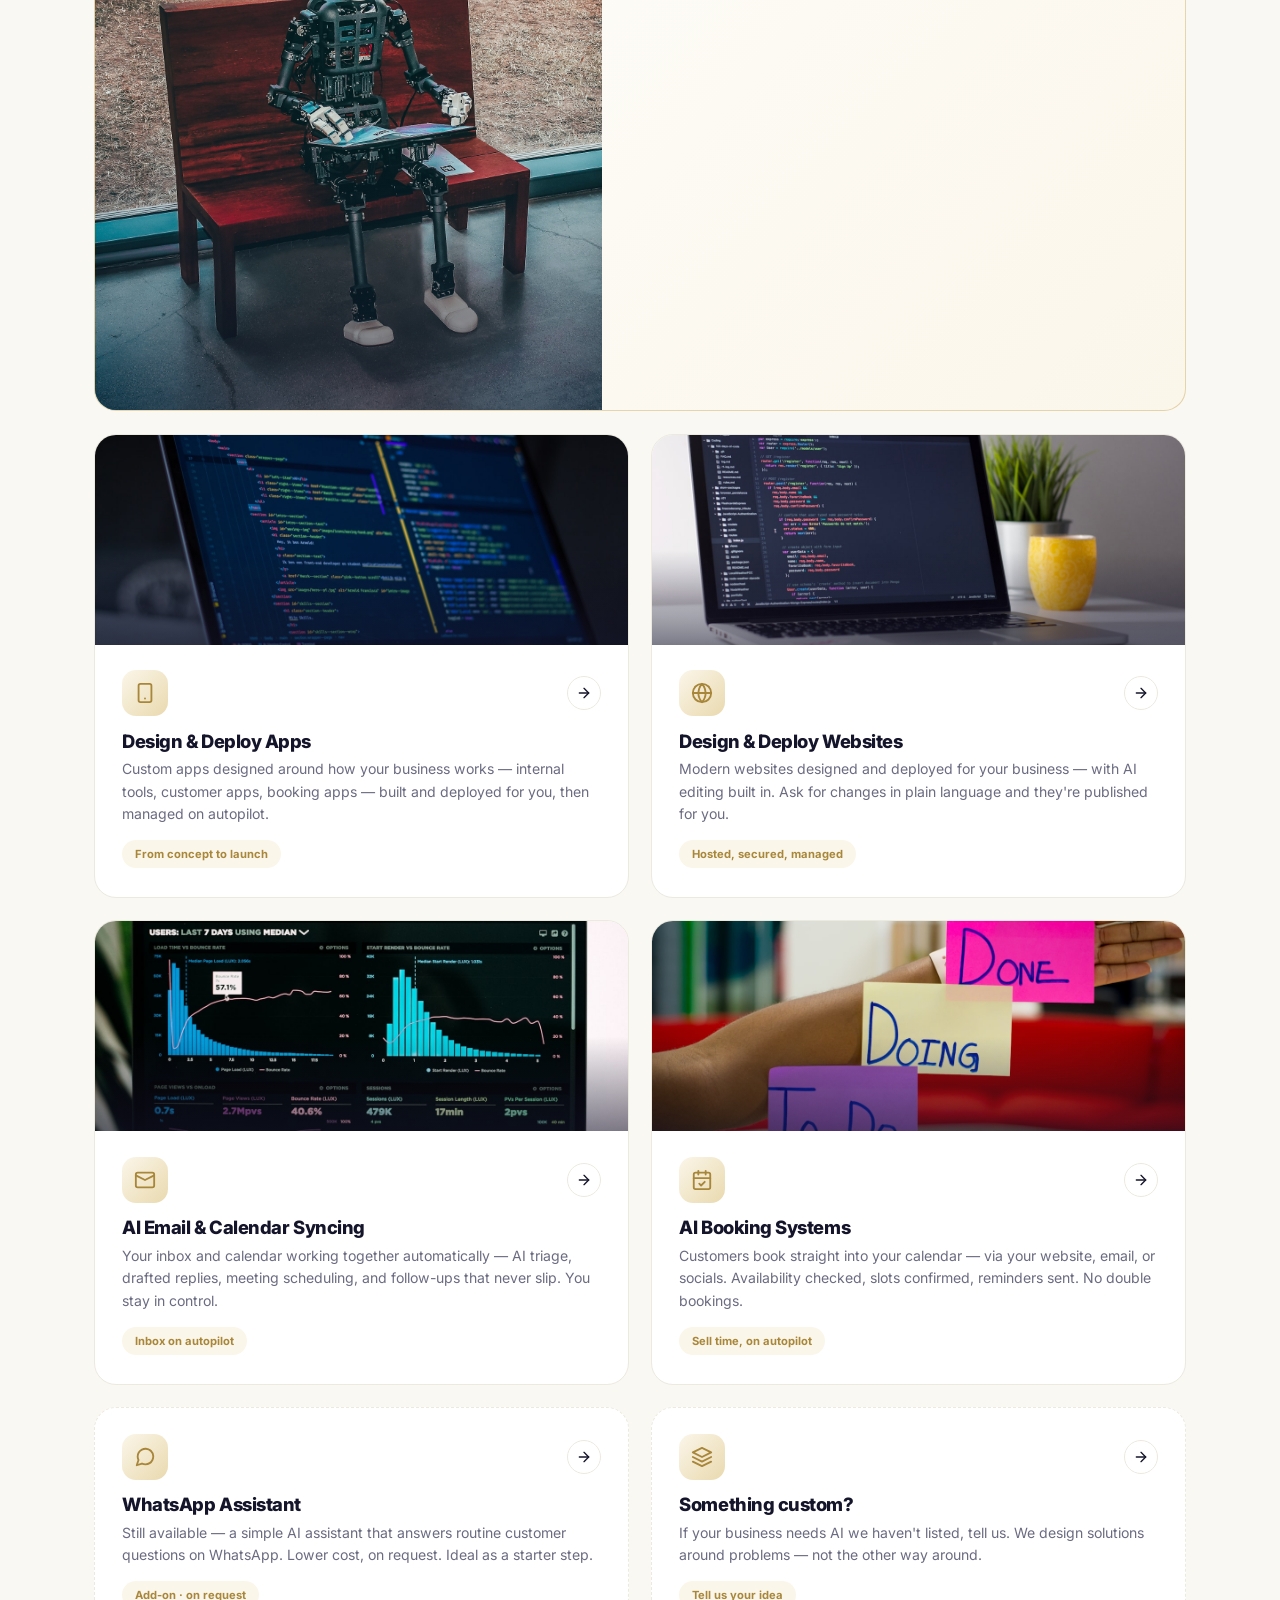
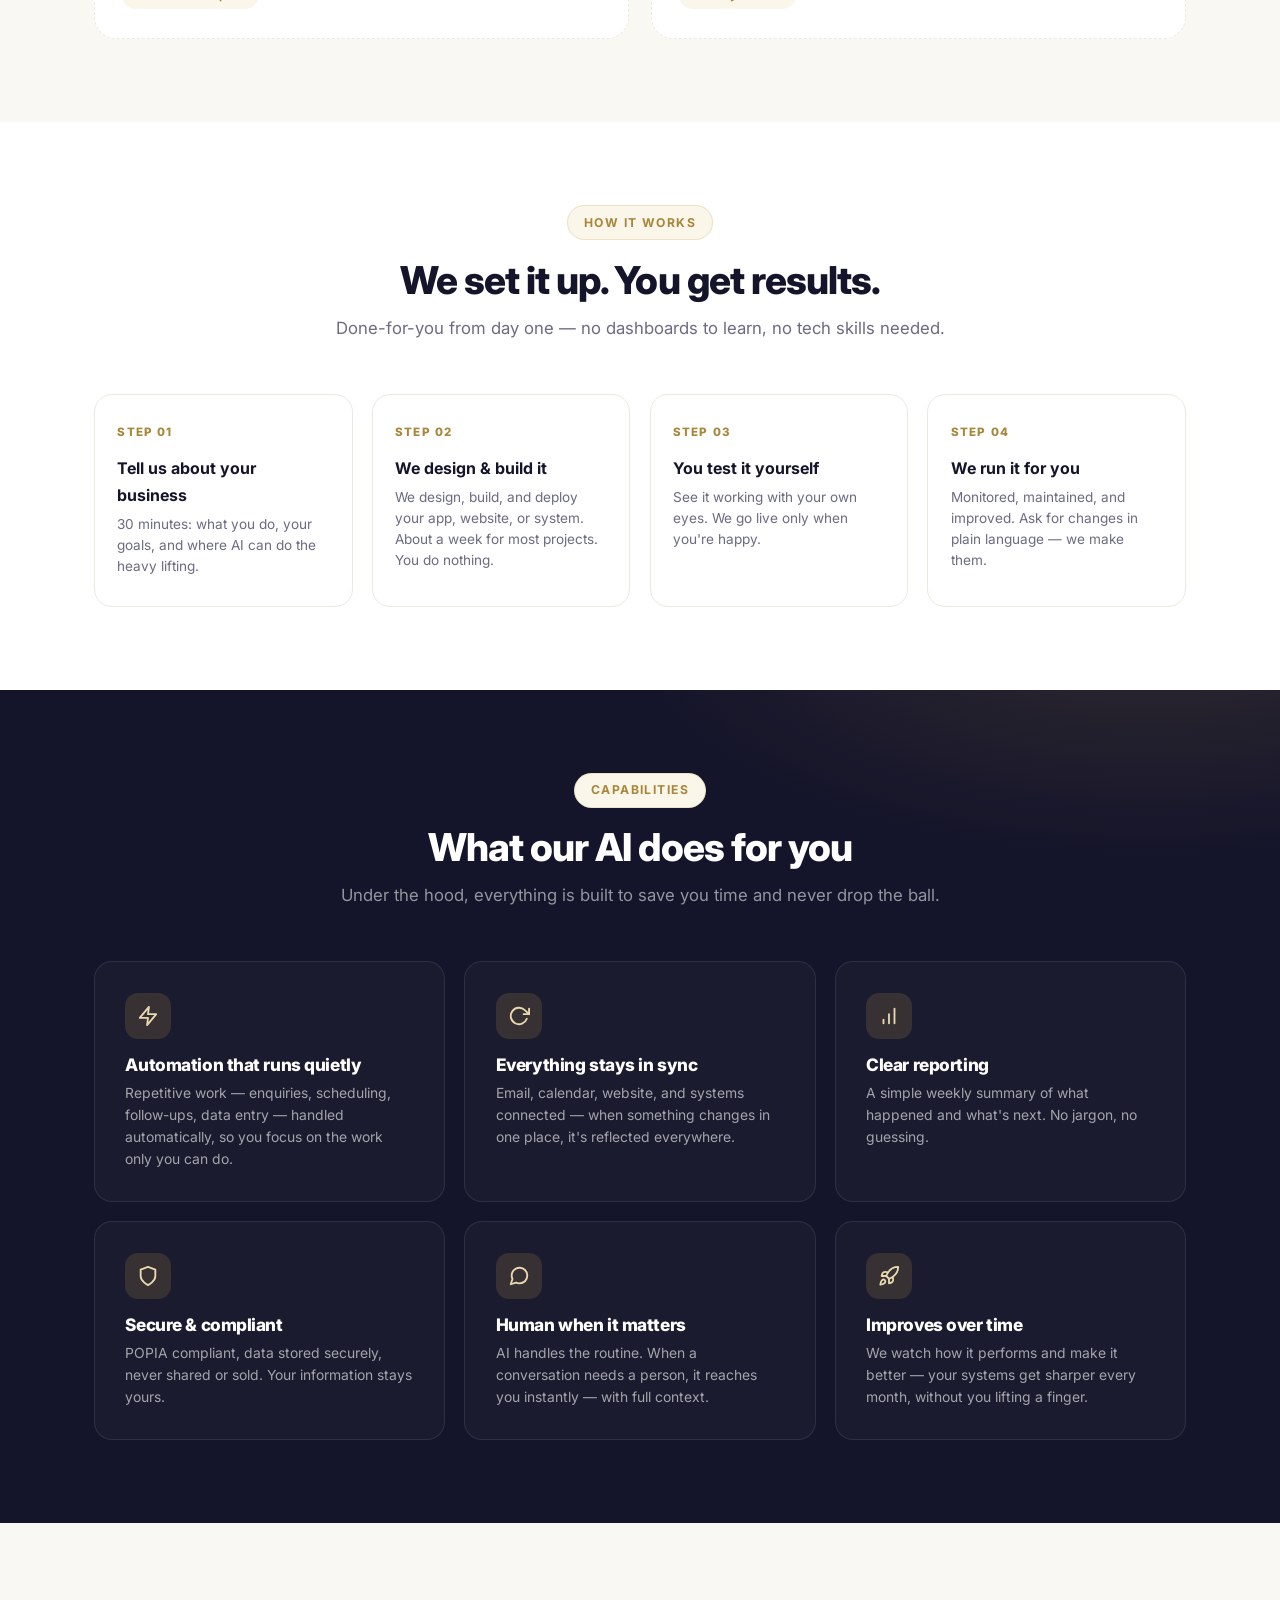
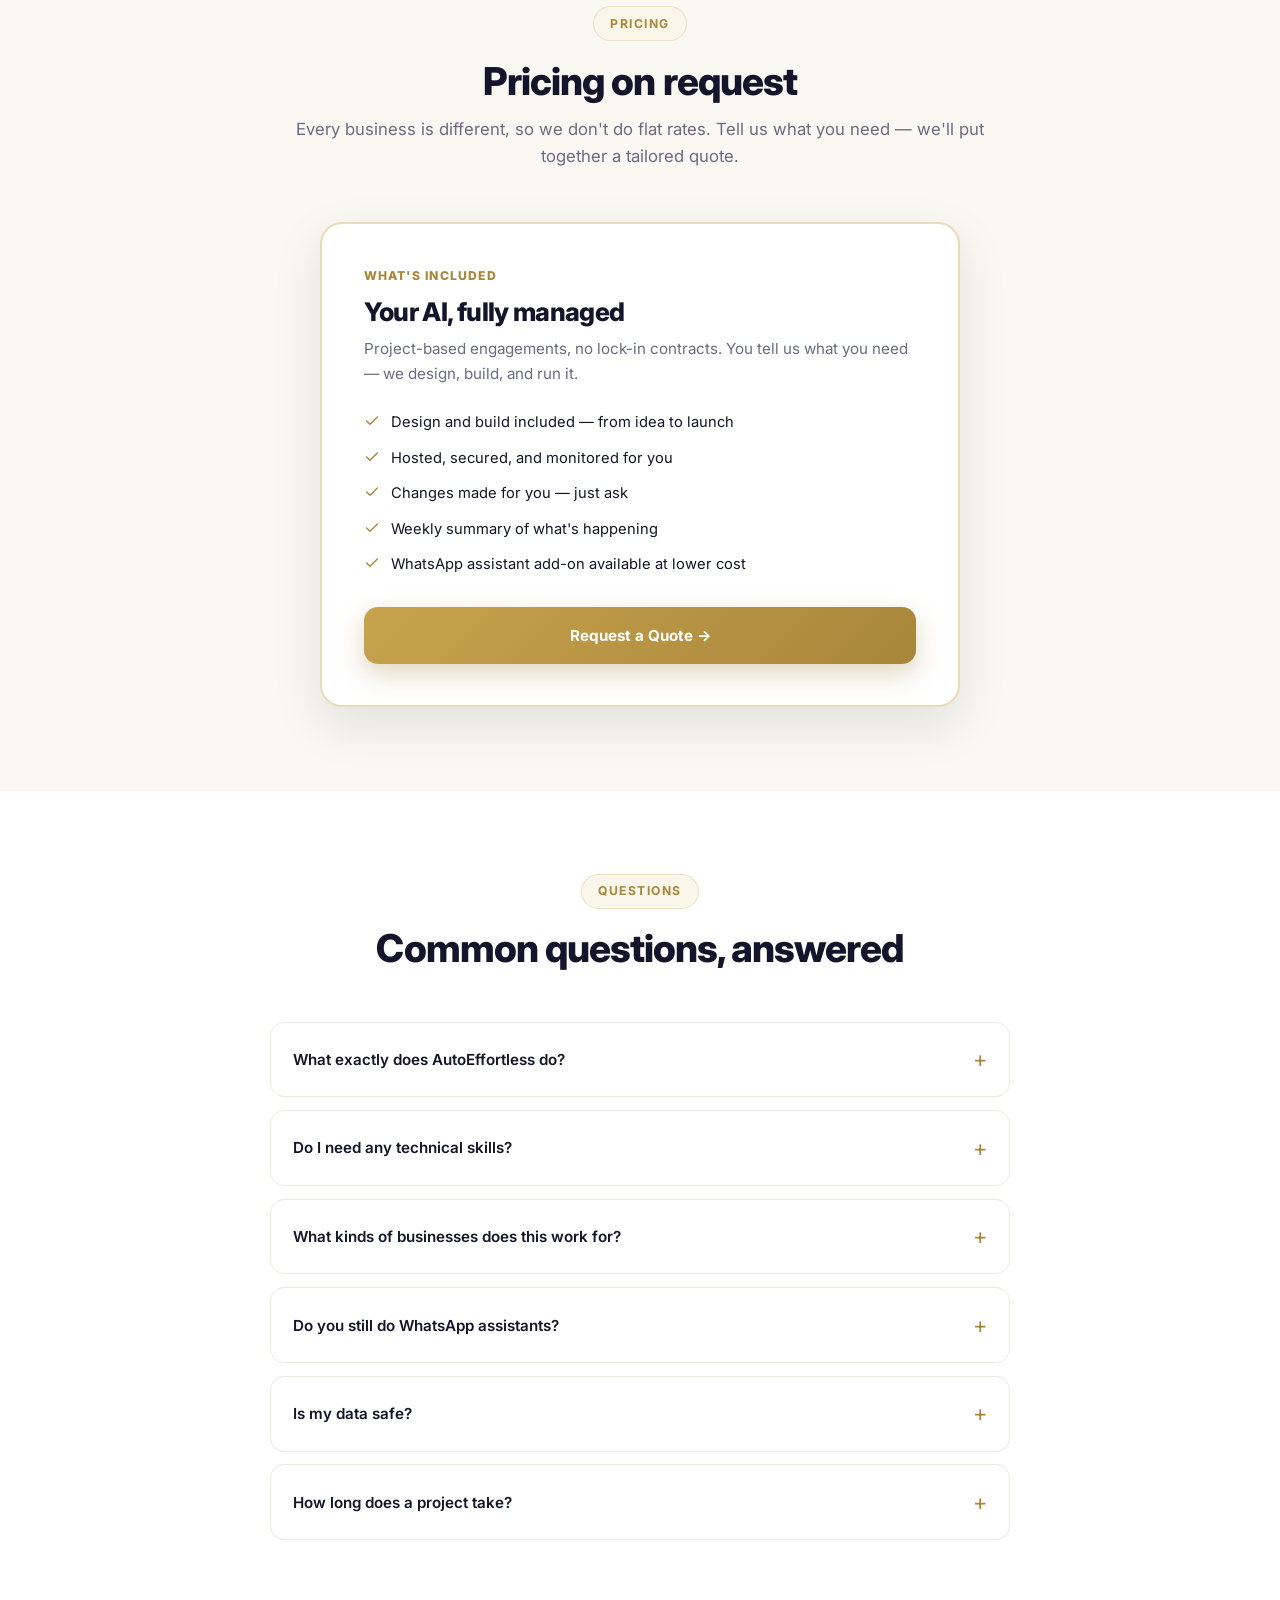
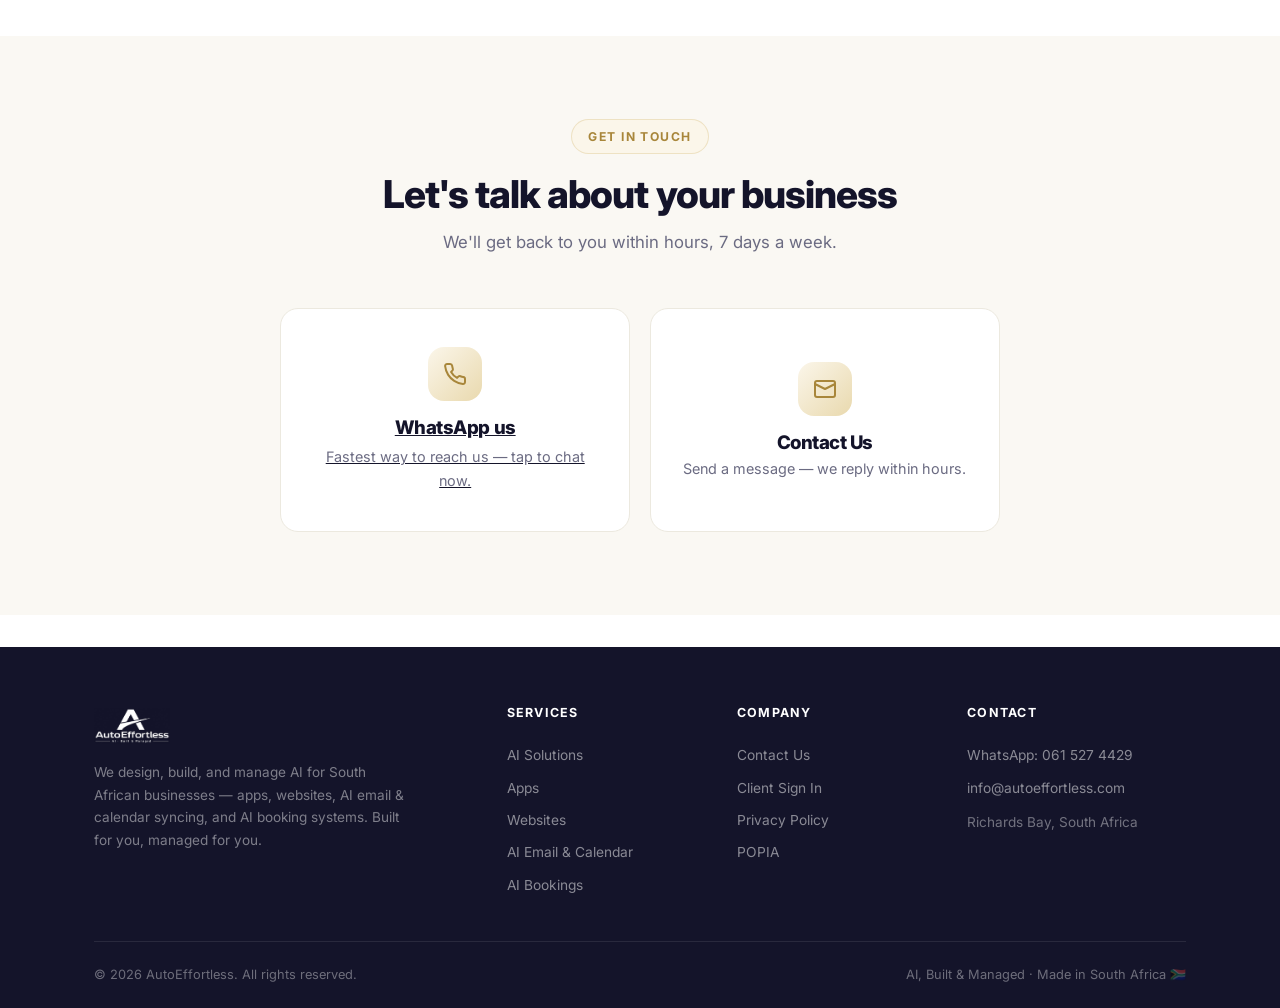
==== commit ec7f1fbd: "Add Fred to top nav — remote chat link (fred.autoeffortless.com)" ====
--- a/index.html
+++ b/index.html
@@ -297,6 +297,7 @@
                 <a href="#features">Capabilities</a>
                 <a href="#pricing">Pricing</a>
                 <a href="#faq">FAQ</a>
+                <a href="https://fred.autoeffortless.com">Fred</a>
             </div>
             <div class="cta">
                 <a href="https://app.autoeffortless.com/signin" style="font-size:0.86rem;font-weight:600;color:var(--ink-2);text-decoration:none;">Sign In</a>
